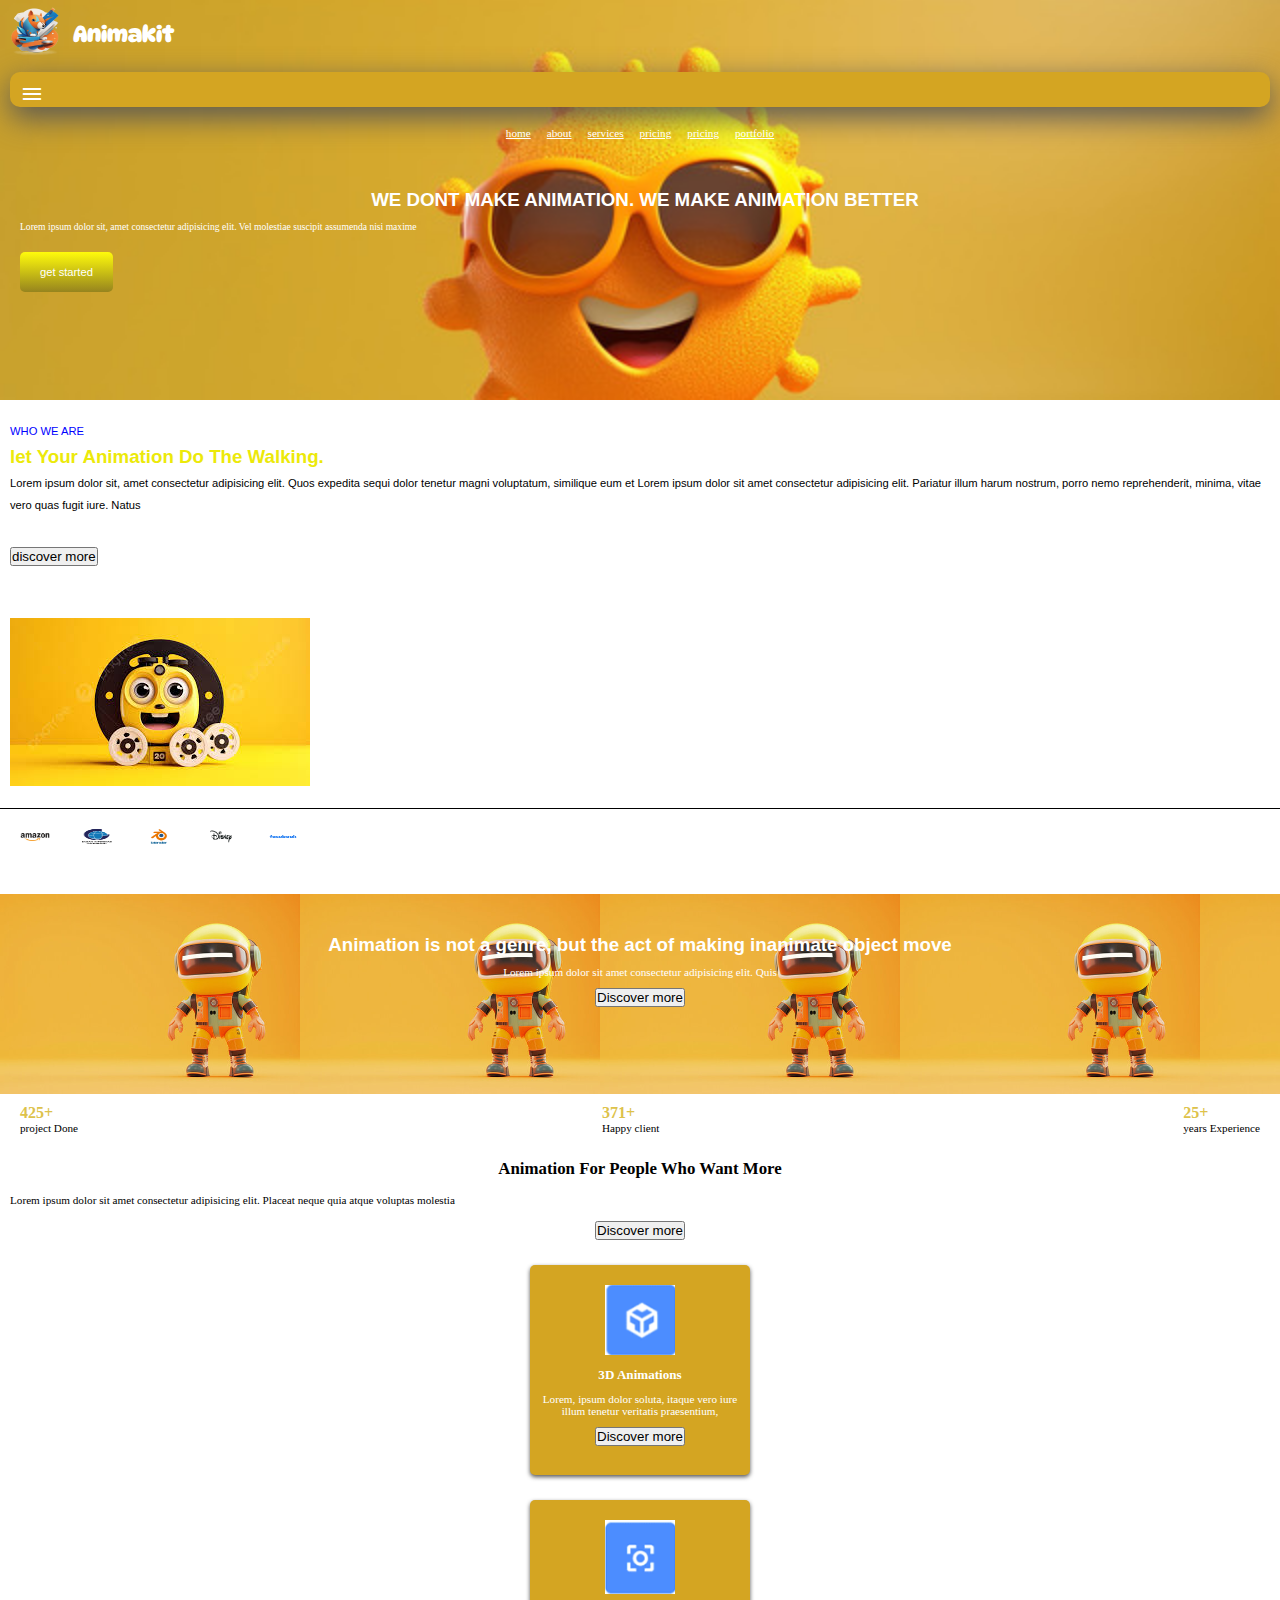
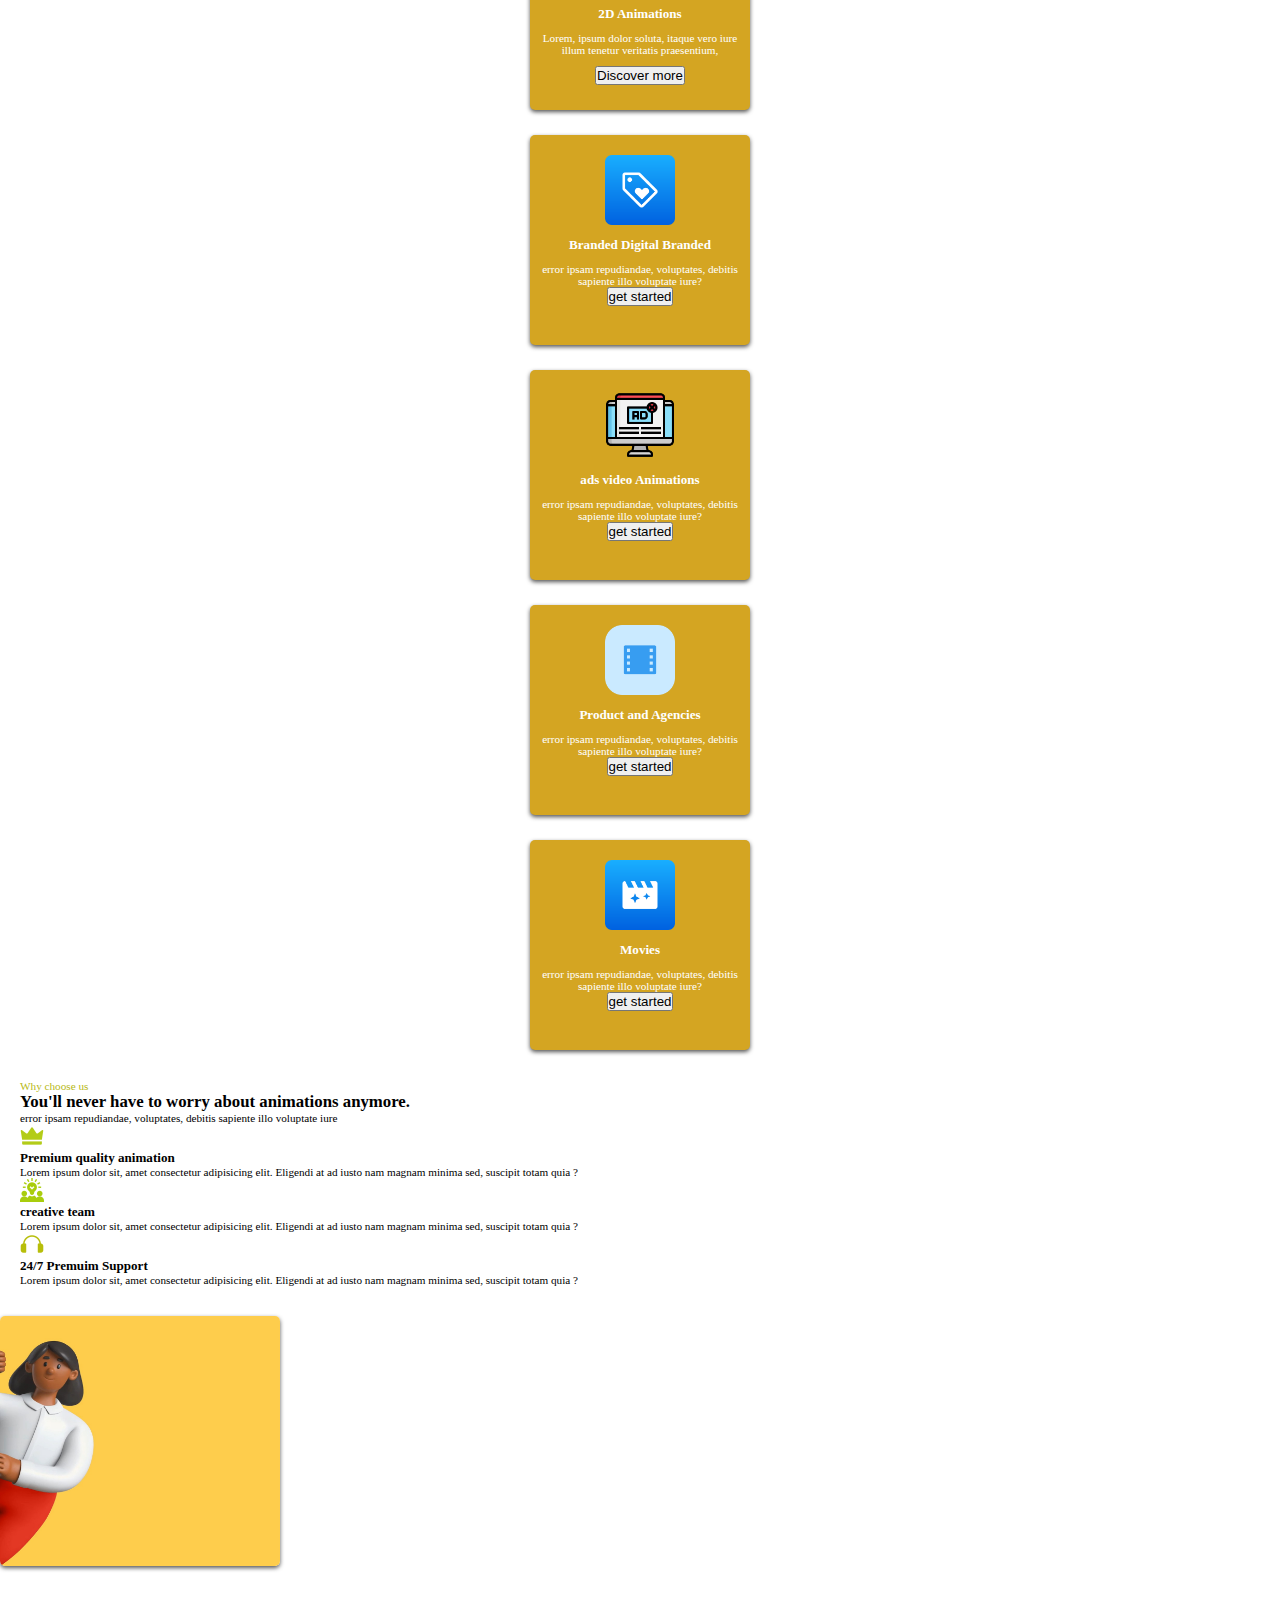
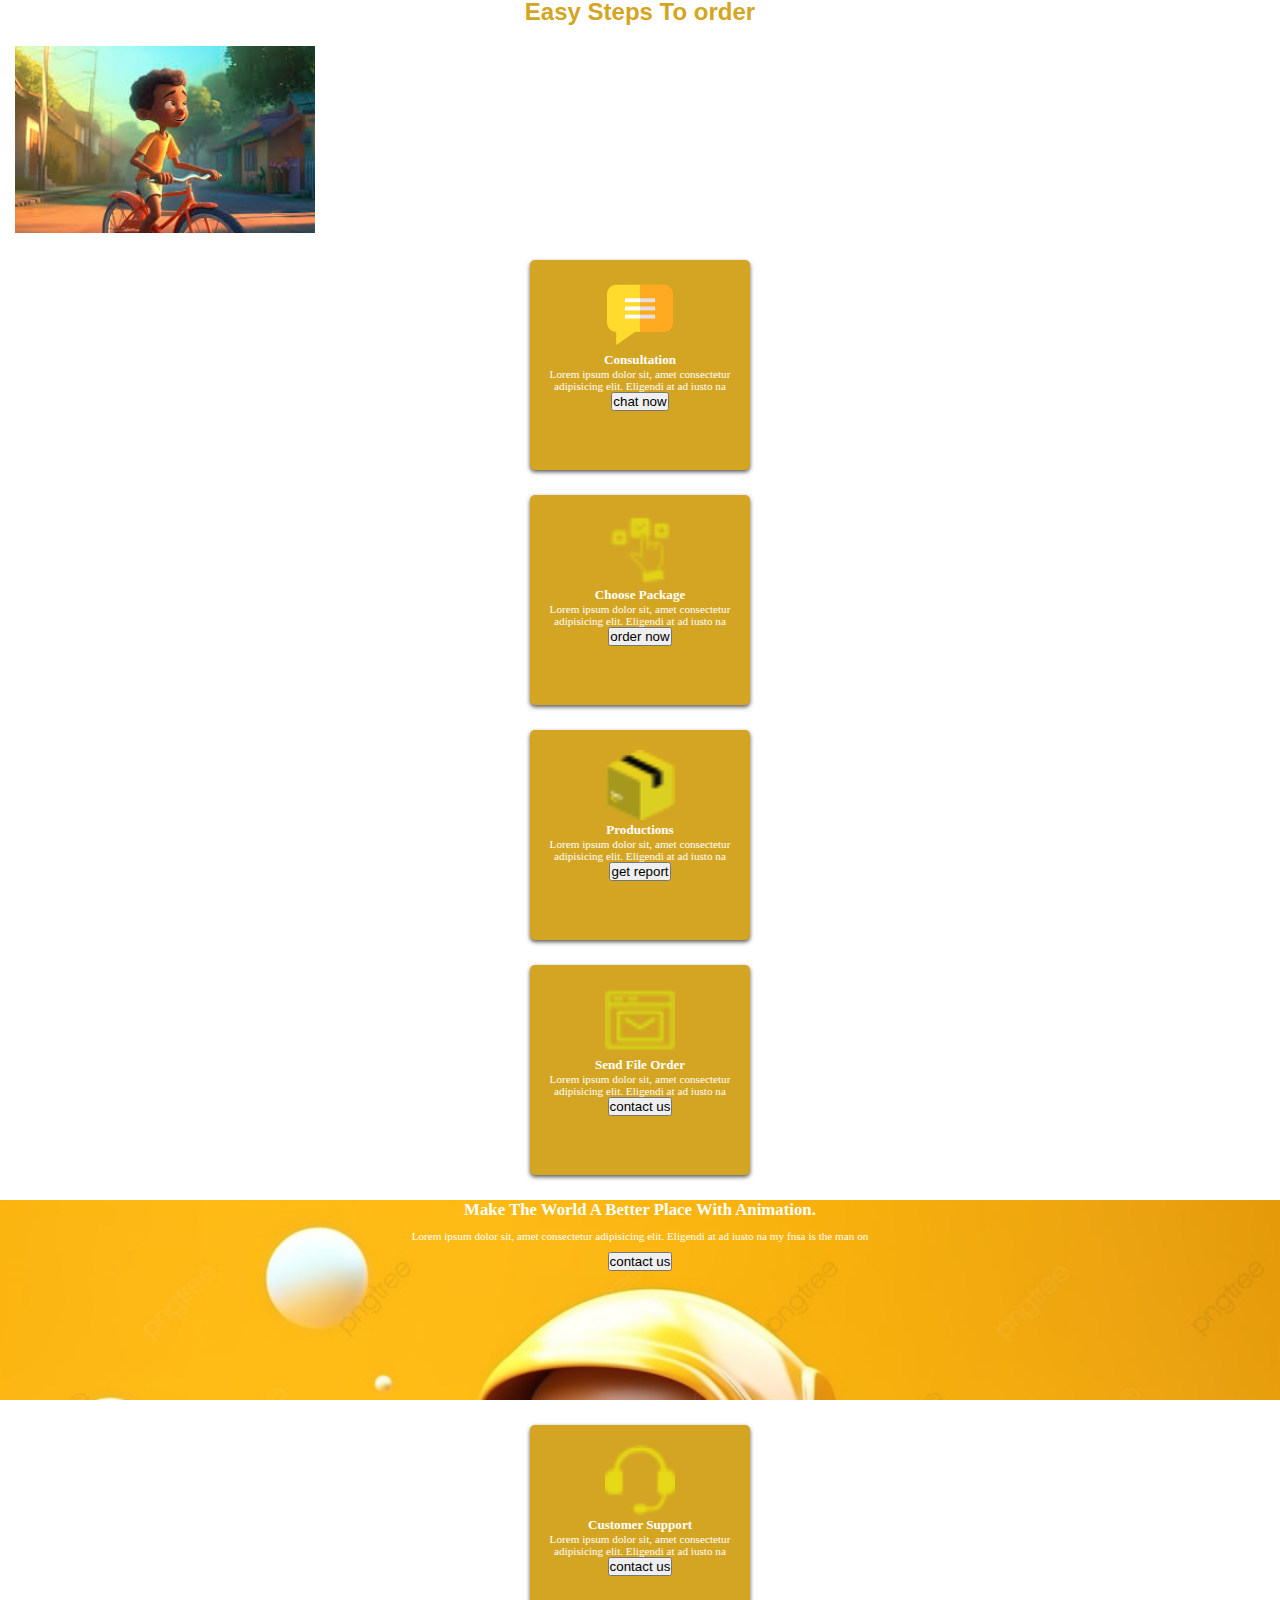
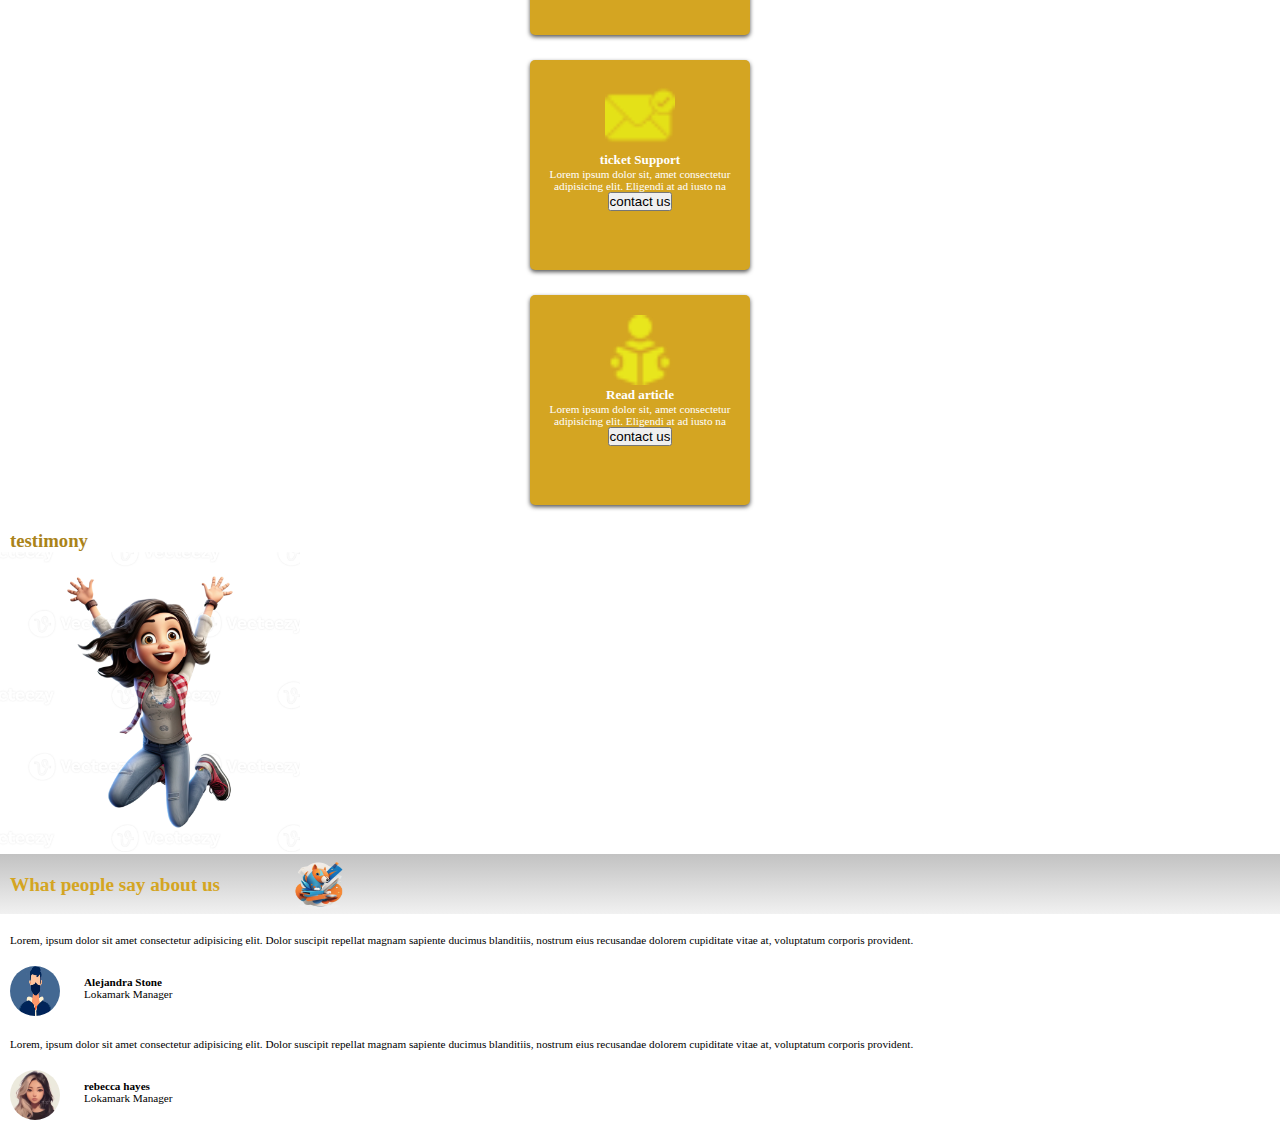
==== index.html @ 3368a3f0 "development" ====
<!DOCTYPE html>
<html lang="en">

<head>
    <meta charset="UTF-8">
    <meta name="viewport" content="width=device-width, initial-scale=1.0">
    <title>Document</title>
    <link rel="stylesheet" href="./styles/index.css">
    <link rel="stylesheet"
        href="https://fonts.googleapis.com/css2?family=Material+Symbols+Outlined:opsz,wght,FILL,GRAD@20..48,100..700,0..1,-50..200&icon_names=search" />
    <link rel="stylesheet"
        href="https://fonts.googleapis.com/css2?family=Material+Symbols+Outlined:opsz,wght,FILL,GRAD@20..48,100..700,0..1,-50..200&icon_names=menu" />
    <style>
        .material-symbols-outlined {
            font-variation-settithree-animationngs:
                'FILL'0,
                'wght'400,
                'GRAD'0,
                'opsz'24
        }
    </style>
    <link rel="preconnect" href="https://fonts.googleapis.com">
    <link rel="preconnect" href="https://fonts.gstatic.com" crossorigin>
    <link href="https://fonts.googleapis.com/css2?family=DynaPuff:wght@400..700&display=swap" rel="stylesheet">
</head>

<body>
    <div class="main-heading">
        <div class="logo-head">
          <div class="main-logo"><img src="./images/mainlogo.png" alt="image"></div>
          <div class="animakit">Animakit</div>
       </div>
        <div class="icons">
            <span class="material-symbols-outlined">
                menu
            </span>
            </span>
            <span class="material-symbols-outlined">
            </span>
        </div>
        <section class="section-one">
            <div class="header">
                <nav>
                    <div class="home"><a href="home">home</a></div>
                    <div class="about"><a href="about">about</a></div>
                    <div class="services"><a href="services">services</a></div>
                    <div class="pricing"><a href="pricing">pricing</a></div>
                    <div class="contact"><a href="contact">pricing</a></div>
                    <div class="*portfolio"><a href="portfolio">portfolio</a></div>
                </nav>
            </div>
            <div class="body-one">
                <div class="heading-one">
                    <h3>WE DONT MAKE ANIMATION. WE MAKE ANIMATION BETTER</h3>
                </div>
                <div class="paragraph-one">
                    <p>Lorem ipsum dolor sit, amet consectetur adipisicing elit. Vel molestiae suscipit assumenda nisi
                        maxime</p>
                </div>
                <button class="button-one" type="button">get started</button>
            </div>
        </section>
    </div>
    <section class="section-two">
        <div class="body-two">
            <div style="color: blue;">WHO WE ARE</div>
            <div class="pharagraph-two">
                <h3><b>let Your Animation Do The Walking.</b></h3>
            </div>
            <p style="font-size: 0.7rem;">Lorem ipsum dolor sit, amet consectetur adipisicing elit. Quos expedita sequi
                dolor tenetur magni
                voluptatum, similique eum et Lorem ipsum dolor sit amet consectetur adipisicing elit. Pariatur illum
                harum nostrum, porro nemo reprehenderit, minima, vitae vero quas fugit iure. Natus </p>
            <div class="button-two"><button type="button">discover more</button></div>
        </div>
        <div class="image-one"><img src="./images/image-two.jpg" alt="image"></div>
        <div class="sponsors"></div>
    </section>
    <div class="sponsor">
        <div class="logo-one"><img src="./images/amazon.jpeg" alt="amazon"></div>
        <div class="logo-two"><img src="./images/Badan_Informasi_logo.png" alt="badan"></div>
        <div class="logo-three"><img src="./images/Blender_.png" alt="blender"></div>
        <div class="logo-four"><img src="./images/disney.jpg" alt="disney"></div>
        <div class="logo-five"><img src="./images/facebook.png" alt="facebook"></div>
    </div>
    <div class="section-three">
        <div class="heading-two">
            <div class="another">
                <h3>Animation is not a genre, but the act of making inanimate object move</h3>
            </div>
            <div class="pharagraph-four">
                <p>Lorem ipsum dolor sit amet consectetur adipisicing elit. Quis
                </p>
            </div>
            <div class="botton-three"><button type="button">Discover more</button></div>
        </div>
    </div>
    <div class="section-four">
        <div class="one">
            <div class="number-one">425+</div>
            project Done
        </div>
        <div class="one">
            <div class="number-two">371+</div>
            Happy client
        </div>
        <div class="one">
            <div class="number-three">25+</div>
            years Experience
        </div>
    </div>
    <div class="section-five">
        <div class="heading-three">
            <h3>Animation For People Who Want More</h3>
        </div>
        <div class="paragraph-three">
            <p>Lorem ipsum dolor sit amet consectetur adipisicing elit. Placeat neque quia atque voluptas molestia</p>
        </div>
        <div class="botton-four"><button type="button">Discover more</button></div>
        <div class="three-animation">
            <div class="icons-one"><img src="./images/3D animation.png" alt="icon"></div>
            <div class="heading-ani">
                <h3>3D Animations</h3>
            </div>
            <p>Lorem, ipsum dolor soluta, itaque vero iure illum tenetur veritatis praesentium, </p>
            <div class="botton-three"><button type="button">Discover more</button></div>
        </div>
        <div class="two-animation">
            <div class="icons-two"><img src="./images/2D animations.png" alt="icon"></div>
            <div class="heading-ani-one">
                <h3>2D Animations</h3>
            </div>
            <p>Lorem, ipsum dolor soluta, itaque vero iure illum tenetur veritatis praesentium, </p>
            <div class="botton-three"><button type="button">Discover more</button></div>
        </div>
        <div class="branded">
            <div class="icon-three"><img src="./images/banded.png" alt="icon"></div>
            <div class="heading-ani-two">
                <h3>Branded Digital Branded</h3>
            </div>
            <p> error ipsam repudiandae, voluptates, debitis sapiente illo voluptate iure?</p>
            <div class="button-three"><button type="button">get started</button></div>
        </div>
        <div class="ads-video">
            <div class="icon-four"><img src="./images/ads video.png" alt="icon"></div>
            <div class="heading-ani-three">
                <h3>ads video Animations</h3>
            </div>
            <p> error ipsam repudiandae, voluptates, debitis sapiente illo voluptate iure?</p>
            <div class="button"><button type="button">get started</button></div>
        </div>
        <div class="production">
            <div class="icon-five"><img src="./images/filme.png" alt="icons"></div>
            <div class="heading-ani-four">
                <h3>Product and Agencies</h3>
            </div>
            <p> error ipsam repudiandae, voluptates, debitis sapiente illo voluptate iure?</p>
            <div class="button"><button type="button">get started</button></div>
        </div>
        <div class="movies">
            <div class="icon-six"><img src="./images/movie.png" alt="icon"></div>
            <div class="heading-ani-five">
                <h3>Movies</h3>
            </div>
            <p> error ipsam repudiandae, voluptates, debitis sapiente illo voluptate iure?</p>
            <div class="button"><button type="button">get started</button></div>
        </div>
    </div>
    <div class="section-six">
        <div class="you-will">
            <div class="other-icons">
                <div class="icon-head">
                    <div class="why" style="color: #b7b918;">Why choose us</div>
                    <div class="icon-heading">
                        <h2>You'll never have to worry about animations anymore.</h2>
                        <p>error ipsam repudiandae, voluptates, debitis sapiente illo voluptate iure</p>
                    </div>
                </div>
                <div class="premuim-icon">
                    <div class="premuim"><img src="./images/premium-quality yellow.png" alt="icons"></div>
                    <div class="premium-head">
                        <h3>Premium quality animation</h3>
                        <p>Lorem ipsum dolor sit, amet consectetur adipisicing elit. Eligendi at ad iusto nam magnam minima sed, suscipit totam quia ?</p>
                    </div>
                </div>
                <div class="creative-icon">
                    <div class="creative"><img src="./images/creative-team yellow.png" alt="icons"></div>
                    <div class="creative-head">
                        <h3>creative team</h3>
                        <p>Lorem ipsum dolor sit, amet consectetur adipisicing elit. Eligendi at ad iusto nam magnam minima sed, suscipit totam quia ?</p>
                    </div>
                </div>
                <div class="headset-icon">
                    <div class="headset"><img src="./images/headphone yellow.png" alt="icons"></div>
                    <div class="headset-head">
                        <h3>24/7 Premuim Support</h3>
                        <p>Lorem ipsum dolor sit, amet consectetur adipisicing elit. Eligendi at ad iusto nam magnam minima sed, suscipit totam quia ?</p>
                    </div>
                </div>
            </div>
            <div class="whatt"><img src="./images/image-three.jpg" alt="image"></div>
        </div>
    </div>
    <div class="easy-steps">
        <div class="easy-step-header"><h2>Easy Steps To order</h2></div>
        <div class="image-five"><img src="./images/image-four.jpg" alt="image"></div>
        <div class="easy-step-head">
            <div class="easysteps-boxes">
                <div class="consultation">
                    <div class="consultation-icon"><img src="./images/comment.png" alt="image"></div>
                    <div class="consultation-body">
                        <h3>Consultation</h3>
                        <p>Lorem ipsum dolor sit, amet consectetur adipisicing elit. Eligendi at ad iusto na</p>
                        <div class="button"><button type="button">chat now</button></div>
                    </div>
                </div>
                <div class="package">
                    <div class="package-icon"><img src="./images/choices.png" alt="image"></div>
                    <div class="package-body">
                        <h3>
                            Choose Package</h3>
                        <p>Lorem ipsum dolor sit, amet consectetur adipisicing elit. Eligendi at ad iusto na</p>
                        <div class="button"><button type="button">order now </button></div>
                    </div>
                </div>
                <div class="productions">
                    <div class="productions-icon"><img src="./images/box.png" alt="image"></div>
                    <div class="productions-body">
                        <h3>Productions</h3>
                        <p>Lorem ipsum dolor sit, amet consectetur adipisicing elit. Eligendi at ad iusto na</p>
                        <div class="button"><button type="button">get report</button></div>
                    </div>
                </div>
                <div class="file">
                    <div class="file-icon"><img src="./images/communication.png" alt="image"></div>
                    <div class="file-body">
                        <h3>Send File Order</h3>
                        <p>Lorem ipsum dolor sit, amet consectetur adipisicing elit. Eligendi at ad iusto na</p>
                        <div class="button"><button type="button">contact us</button></div>
                    </div>
                </div>
            </div>
        </div>
    </div>
    <div class="make-world">
        <div class="makeworld-heading">
            <h2>Make The World A Better Place With Animation.</h2>
        </div>
        <p>Lorem ipsum dolor sit, amet consectetur adipisicing elit. Eligendi at ad iusto na my fnsa is the man on</p>
        <div class="button"><button type="button">contact us</button></div>
    </div>
    <div class="other-boxes">
        <div class="customer">
            <div class="customer-icon"><img src="./images/customer-service-headset.png" alt="image"></div>
            <div class="customer-body">
                <h3>Customer Support</h3>
                <p>Lorem ipsum dolor sit, amet consectetur adipisicing elit. Eligendi at ad iusto na</p>
                <div class="button"><button type="button">contact us</button></div>
            </div>
        </div>
        <div class="ticket">
            <div class="ticket-icon"><img src="./images/verified-massage.png" alt="image"></div>
            <div class="ticket-body">
                <h3>ticket Support</h3>
                <p>Lorem ipsum dolor sit, amet consectetur adipisicing elit. Eligendi at ad iusto na</p>
                <div class="button"><button type="button">contact us</button></div>
            </div>
        </div>
        <div class="article">
            <div class="article-icon"><img src="./images/reading-book.png" alt="image"></div>
            <div class="article-body">
                <h3>Read article</h3>
                <p>Lorem ipsum dolor sit, amet consectetur adipisicing elit. Eligendi at ad iusto na</p>
                <div class="button"><button type="button">contact us</button></div>
            </div>
        </div>
        <div class="testimony"><h3>testimony</h3></div>
        <div class="image-six">
            <img src="./images/image -.webp" alt="image">
            <div class="about-us">
                <div class="aboutus-header"><h2>What people say about us</h2></div>
                <img src="./images/mainlogo.png" alt="image">
            </div>
        </div>
        <div class="says">
            <div class="say-one">
                <p>Lorem, ipsum dolor sit amet consectetur adipisicing elit. Dolor suscipit repellat magnam sapiente ducimus blanditiis, nostrum 
                 eius recusandae dolorem cupiditate vitae at, voluptatum corporis provident.</p>
                 <div class="profile-one">
                     <div class="profile-pic"><img src="./images/profile-one.jpg" alt="profile"></div>
                     <div class="profile-id">
                         <h4>Alejandra Stone</h4>
                         <p>Lokamark Manager</p>
                     </div>
                 </div>
            </div>
            <div class="say-two">
                <p>Lorem, ipsum dolor sit amet consectetur adipisicing elit. Dolor suscipit repellat magnam sapiente ducimus blanditiis, nostrum 
                    eius recusandae dolorem cupiditate vitae at, voluptatum corporis provident.</p>
                    <div class="profile-two">
                        <div class="profile-pic"><img src="./images/profile-two.webp" alt="profile"></div>
                        <div class="profile-id-two">
                            <h4>rebecca hayes</h4>
                            <p>Lokamark Manager</p>
                        </div>
                    </div>
            </div>
        </div>
    </div>
</body>
</html>
---- styles/index.css ----
* {
  margin: 0;
  padding: 0;
}

.logo-head {
  display: flex;
  gap: 0.2rem;
}

.main-logo img {
  width: 70px;
  height: 60px;
}

.icons {
  display: flex;
  justify-content: space-between;
  height: 15px;
  background-color: #d4a522;
  border-radius: 10px;
  box-shadow: 0 10px 30px #555;
  margin: 10px;
  padding: 10px;
}

.animakit {
  font-family: DynaPuff, system-ui;
  font-optical-sizing: auto;
  font-weight: 900;
  font-style: normal;
  font-variation-settings: "wdth" 100;
  font-size: 1.4rem;
  padding-top: 10px;
  margin-top: 10px;
}

nav {
  padding: 10px;
  display: flex;
  gap: 1rem;
  text-decoration: none;
  align-items: center;
  justify-content: center;
}

a {
  color: white;
  font-size: 0.7rem;
}

a :hover {
  background-color: #555;
  color: yellow;
}

body {
  font-size: 0.7rem;
}

.main-heading {
  background-image: url("../images/backgroud-three.jpg"), linear-gradient(#f5f4f4, #ebe1e1);
  background-size: cover;
  height: 400px;
  color: white;
}

.body-one {
  margin-top: 20px;
  padding-top: 20px; 
  margin-left: 10px;
  padding-left: 10px;
  margin-right: 5px;
  padding-right: 5px;
}

.heading-one {
  justify-content: center;
  font-size: 1rem;
  text-align: center;
  font-family: Arial, Helvetica, sans-serif;
}

.paragraph-one {
  margin-top: 5px;
  padding-top: 5px;
  font-size: 0.6rem;
}

.button-one {
  text-align: center;
  margin-top: 20px;
  padding-top: 20px;
  margin-right: 15px;
  padding-right: 15px;
  border-radius: 5px;
  font-size: 0.7rem;
  cursor: pointer;
  height: 10px;
  border: none;
  /* display: inline-block; */
  padding: 20px;
  box-sizing: border-box;
  white-space: nowrap;
  display: inline-flex;
  align-items: center;
  background-image: linear-gradient(#fffb0b, #96841e);
  color: white;
}

.body-two {
  margin-bottom: 10px;
  padding-bottom: 10px;
  font-family: Arial, Helvetica, sans-serif;
  margin-top: 10px;
  padding-top: 10px;
  margin-left: 10px;
  padding-right: 10px;
  line-height: 22px;
  text-align: left;
  display: block;
}

.pharagraph-two {
  font-weight: bold;
  font-size: 1rem;
  margin-top: 2px;
  padding-top: 2px;
  margin-bottom: 2px;
  padding-bottom: 2px;
  font-family: "Franklin Gothic Medium", "Arial Narrow", Arial, sans-serif;
  color: #ece90a;
}

.button-two {
  margin-top: 20px;
  margin-bottom: 20px;
  padding-top: 10px;
  padding-bottom: 10px;
}

.image-one {
  padding-left: 5px;
  margin-left: 5px;
  padding-right: 5px;
  margin-right: 5px;
  padding-bottom: 10px;
  margin-bottom: 10px;
}

.section-two {
  border-bottom: 1px solid;
}

.sponsor {
  height: 15px;
  width: 30px;
  display: flex;
  gap: 2rem;
  margin: 10px;
  padding: 10px;
}

.sponsor img {
  height: 15px;
  width: 30px;
}

.section-three {
  background-image: url("../images/background-four.jpg"), linear-gradient(#ddc24a, #aa8319);
  background-size: contain;
  height: 200px;
}

.heading-two {
  margin-top: 40px;
  padding-top: 40px; 
  margin-left: 5px;
  padding-left: 5px;
  margin-right: 5px;
  padding-right: 5px;
  color: white;
}

.another {
  justify-content: center;
  font-size: 1rem;
  text-align: center;
  font-family: Arial, Helvetica, sans-serif; 
}

.pharagraph-four {
  font-size: 0.7rem;
  text-align: center;
  margin-top: 5px;
  padding-top: 5px;
}

.botton-three {
  margin-top: 5px;
  padding-top: 5px;
  text-align: center;
}

.section-four {
  display: flex;
  justify-content: space-between;
  margin: 5px;
  padding: 5px;
  margin-right: 10px;
  margin-left: 10px;
  padding-left:  10px;
  padding-right: 10px;
}

.number-one {
  color: #ddc24a;
  font-size: 1rem;
  font-weight: 900;
  font-family: Cambria, Cochin, Georgia, Times, "Times New Roman", serif;
}

.number-two {
  color: #ddc24a;
  font-size: 1rem;
  font-weight: 900;
  font-family: Cambria, Cochin, Georgia, Times, "Times New Roman", serif;
}

.number-three {
  color: #ddc24a;
  font-size: 1rem;
  font-weight: 900;
  font-family: Cambria, Cochin, Georgia, Times, "Times New Roman", serif;
}

/*.section-four {
  font-size: 0.7rem;*/
}

.section-five {
  background-image: linear-gradient(#dfdfdb, #fff);
  display: block;
}

.heading-three {
  font-size: 0.9rem;
  text-align: center;
  margin-top: 10px;
  padding-top: 10px; 
  margin-bottom: 5px;
  padding-bottom: 5px;
}

.paragraph-three {
  font-size: 0.7rem;
  margin: 5px;
  padding: 5px;
}

.botton-four {
  margin-top: 5px;
  padding-top: 5px;
  text-align: center;
}

.three-animation {
  text-align: center;
  height: 200px;
  width: 220px;
  justify-self: center;
  padding-top: 5px;
  margin-top: 25px;
  margin-bottom: 25px;
  padding-bottom: 5px;
  border-radius: 5px;
  box-shadow: 0 2px 4px #555;
  background-color: #d4a522;
  color: white;
}

.three-animation img {
  margin-top: 10px;
  padding-top: 5px;
  width: 70px;
}

.heading-ani {
  margin-top: 10px;
  padding-bottom: 10px;
}

.two-animation {
  text-align: center;
  height: 200px;
  width: 220px;
  justify-self: center;
  padding-top: 5px;
  margin-top: 25px;
  margin-bottom: 25px;
  padding-bottom: 5px;
  border-radius: 5px;
  box-shadow: 0 2px 4px #555;
  background-color: #d4a522;
  color: white;
}

.two-animation img {
  margin-top: 10px;
  padding-top: 5px;
  width: 70px;
}

.heading-ani-one {
  margin-top: 10px;
  padding-bottom: 10px;
}

.branded {
  text-align: center;
  height: 200px;
  width: 220px;
  justify-self: center;
  padding-top: 5px;
  margin-top: 25px;
  margin-bottom: 25px;
  padding-bottom: 5px;
  border-radius: 5px;
  box-shadow: 0 2px 4px #555;
  background-color: #d4a522;
  color: white;
}

.branded img {
  margin-top: 10px;
  padding-top: 5px;
  width: 70px;
}

.heading-ani-two {
  margin-top: 10px;
  padding-bottom: 10px;
}

.ads-video {
  text-align: center;
  height: 200px;
  width: 220px;
  background-color: white;
  justify-self: center;
  padding-top: 5px;
  margin-top: 25px;
  margin-bottom: 25px;
  padding-bottom: 5px;
  border-radius: 5px;
  box-shadow: 0 2px 4px #555;
  background-color: #d4a522;
  color: white;
}

.ads-video img {
  margin-top: 10px;
  padding-top: 5px;
  width: 70px;
}

.heading-ani-three {
  margin-top: 10px;
  padding-bottom: 10px;
}

.production {
  text-align: center;
  height: 200px;
  width: 220px;
  background-color: white;
  justify-self: center;
  padding-top: 5px;
  margin-top: 25px;
  margin-bottom: 25px;
  padding-bottom: 5px;
  border-radius: 5px;
  box-shadow: 0 2px 4px #555;
  background-color: #d4a522;
  color: white;
}

.production img {
  margin-top: 10px;
  padding-top: 5px;
  width: 70px;
}

.heading-ani-four {
  margin-top: 10px;
  padding-bottom: 10px;
}

.movies {
  text-align: center;
  height: 200px;
  width: 220px;
  background-color: white;
  justify-self: center;
  padding-top: 5px;
  margin-top: 25px;
  margin-bottom: 25px;
  padding-bottom: 5px;
  border-radius: 5px;
  box-shadow: 0 2px 4px #555;
  background-color: #d4a522;
  color: white;
}

.movies img {
  margin-top: 10px;
  padding-top: 5px;
  width: 70px;
}

.heading-ani-five {
  margin-top: 10px;
  padding-bottom: 10px;
}

.you-will {
  display: block;
}

.other-icons {
  margin: 5px;
  padding: 5px;
  align-self: auto;
  margin-left: 10px;
  padding-left: 10px;
}

.whatt img {
  width: 280px;
  height: 250px;
  margin-top: 20px;
  box-shadow: 0 2px 4px #555;
  border-radius: 5px;
}

.easysteps-boxes {
   display: block;
}

.consultation {
  display: block;
  text-align: center;
  height: 200px;
  width: 220px;
  justify-self: center;
  padding-top: 5px;
  margin-top: 25px;
  margin-bottom: 25px;
  padding-bottom: 5px;
  border-radius: 5px;
  box-shadow: 0 2px 4px #555;
  background-color: #d4a522;
  color: white;
}

.consultation img{
  margin-top: 10px;
  padding-top: 5px;
  width: 70px;
}

.easy-step-header {
  margin-top: 15px;
  padding-top: 15px;
  margin-bottom: 10px;
  padding-bottom: 10px;
  text-align: center;
  font-weight: 800;
  font-family: Arial, Helvetica, sans-serif;
  font-size: 1rem;
  color: #d4a522;
}

.image-five img {
  width: 300px;
  margin-left: 15px;
}

.package {
  display: block;
  text-align: center;
  height: 200px;
  width: 220px;
  justify-self: center;
  padding-top: 5px;
  margin-top: 25px;
  margin-bottom: 25px;
  padding-bottom: 5px;
  border-radius: 5px;
  box-shadow: 0 2px 4px #555;
  background-color: #d4a522;
  color: white;
}

.package img {
  margin-top: 10px;
  padding-top: 5px;
  width: 70px;
}

.productions {
  display: block;
  text-align: center;
  height: 200px;
  width: 220px;
  justify-self: center;
  padding-top: 5px;
  margin-top: 25px;
  margin-bottom: 25px;
  padding-bottom: 5px;
  border-radius: 5px;
  box-shadow: 0 2px 4px #555;
  background-color: #d4a522;
  color: white;
}

.productions img {
  margin-top: 10px;
  padding-top: 5px;
  width: 70px;
}

.file {
  display: block;
  text-align: center;
  height: 200px;
  width: 220px;
  justify-self: center;
  padding-top: 5px;
  margin-top: 25px;
  margin-bottom: 25px;
  padding-bottom: 5px;
  border-radius: 5px;
  box-shadow: 0 2px 4px #555;
  background-color: #d4a522;
  color: white;
}

.file img {
  margin-top: 10px;
  padding-top: 5px;
  width: 70px;
}

.make-world {
  background-image: url("../images/bachgroud-four.jpg");
  background-size: cover;
  height: 200px;
  text-align: center;
  color: white;
}

.makeWorld-heading {
  padding-top: 50px;
  margin-top: 50px;
  font-size: 1rem;
  padding-left: 5px;
  margin-left: 5px;
  padding-right: 5px;
  margin-right: 5px;
}

.make-world p {
  margin: 5px;
  padding: 5px;
}

.customer {
  display: block;
  text-align: center;
  height: 200px;
  width: 220px;
  justify-self: center;
  padding-top: 5px;
  margin-top: 25px;
  margin-bottom: 25px;
  padding-bottom: 5px;
  border-radius: 5px;
  box-shadow: 0 2px 4px #555;
  background-color: #d4a522;
  color: white;
}

.customer img {
  margin-top: 10px;
  padding-top: 5px;
  width: 70px;
}

.ticket {
  display: block;
  text-align: center;
  height: 200px;
  width: 220px;
  justify-self: center;
  padding-top: 5px;
  margin-top: 25px;
  margin-bottom: 25px;
  padding-bottom: 5px;
  border-radius: 5px;
  box-shadow: 0 2px 4px #555;
  background-color: #d4a522;
  color: white;
}

.ticket img {
  margin-top: 10px;
  padding-top: 5px;
  width: 70px;
}

.article{
  display: block;
  text-align: center;
  height: 200px;
  width: 220px;
  justify-self: center;
  padding-top: 5px;
  margin-top: 25px;
  margin-bottom: 25px;
  padding-bottom: 5px;
  border-radius: 5px;
  box-shadow: 0 2px 4px #555;
  background-color: #d4a522;
  color: white;
}

.article img {
  margin-top: 10px;
  padding-top: 5px;
  width: 70px;
}

.image-six img {
  width: 300px;
  height: 300px;
}

.testimony {
  color: #aa8319;
  font-size: 1rem;
  margin-left: 10px;
}

.about-us {
  display: flex;
  gap: 4rem;
  background-image: linear-gradient(#c2c2c2, #f1f1f1);
}

.about-us img {
  width: 70px;
  height: 60px;
}

.aboutus-header {
  margin-top: 10px;
  padding-top: 10px;
  margin-left: 5px;
  padding-left: 5px;
  font-weight: 900;
  font-size: 0.8rem;
  color: #d4a522;
}

.say-one {
  margin-left: 5px;
  padding-left: 5px;
  margin-top: 10px;
  padding-top: 10px;
  display: block;
}

.say-two {
  margin-left: 5px;
  padding-left: 5px;
  margin-top: 10px;
  padding-top: 10px;
  display: block;
}

.profile-one {
  display: flex;
  gap: 1.5rem;
  margin-top: 10px;
  padding-top: 10px;
}

.profile-one img {
  border-radius: 50%;
  height: 50px;
  width: 50px;
}

.profile-id {
  margin-top: 5px;
  padding-top: 5px;
}

.profile-two {
  display: flex;
  gap: 1.5rem;
  margin-top: 10px;
  padding-top: 10px;
}

.profile-two img {
  border-radius: 50%;
  height: 50px;
  width: 50px;
}

.profile-id-two {
  margin-top: 5px;
  padding-top: 5px;
}
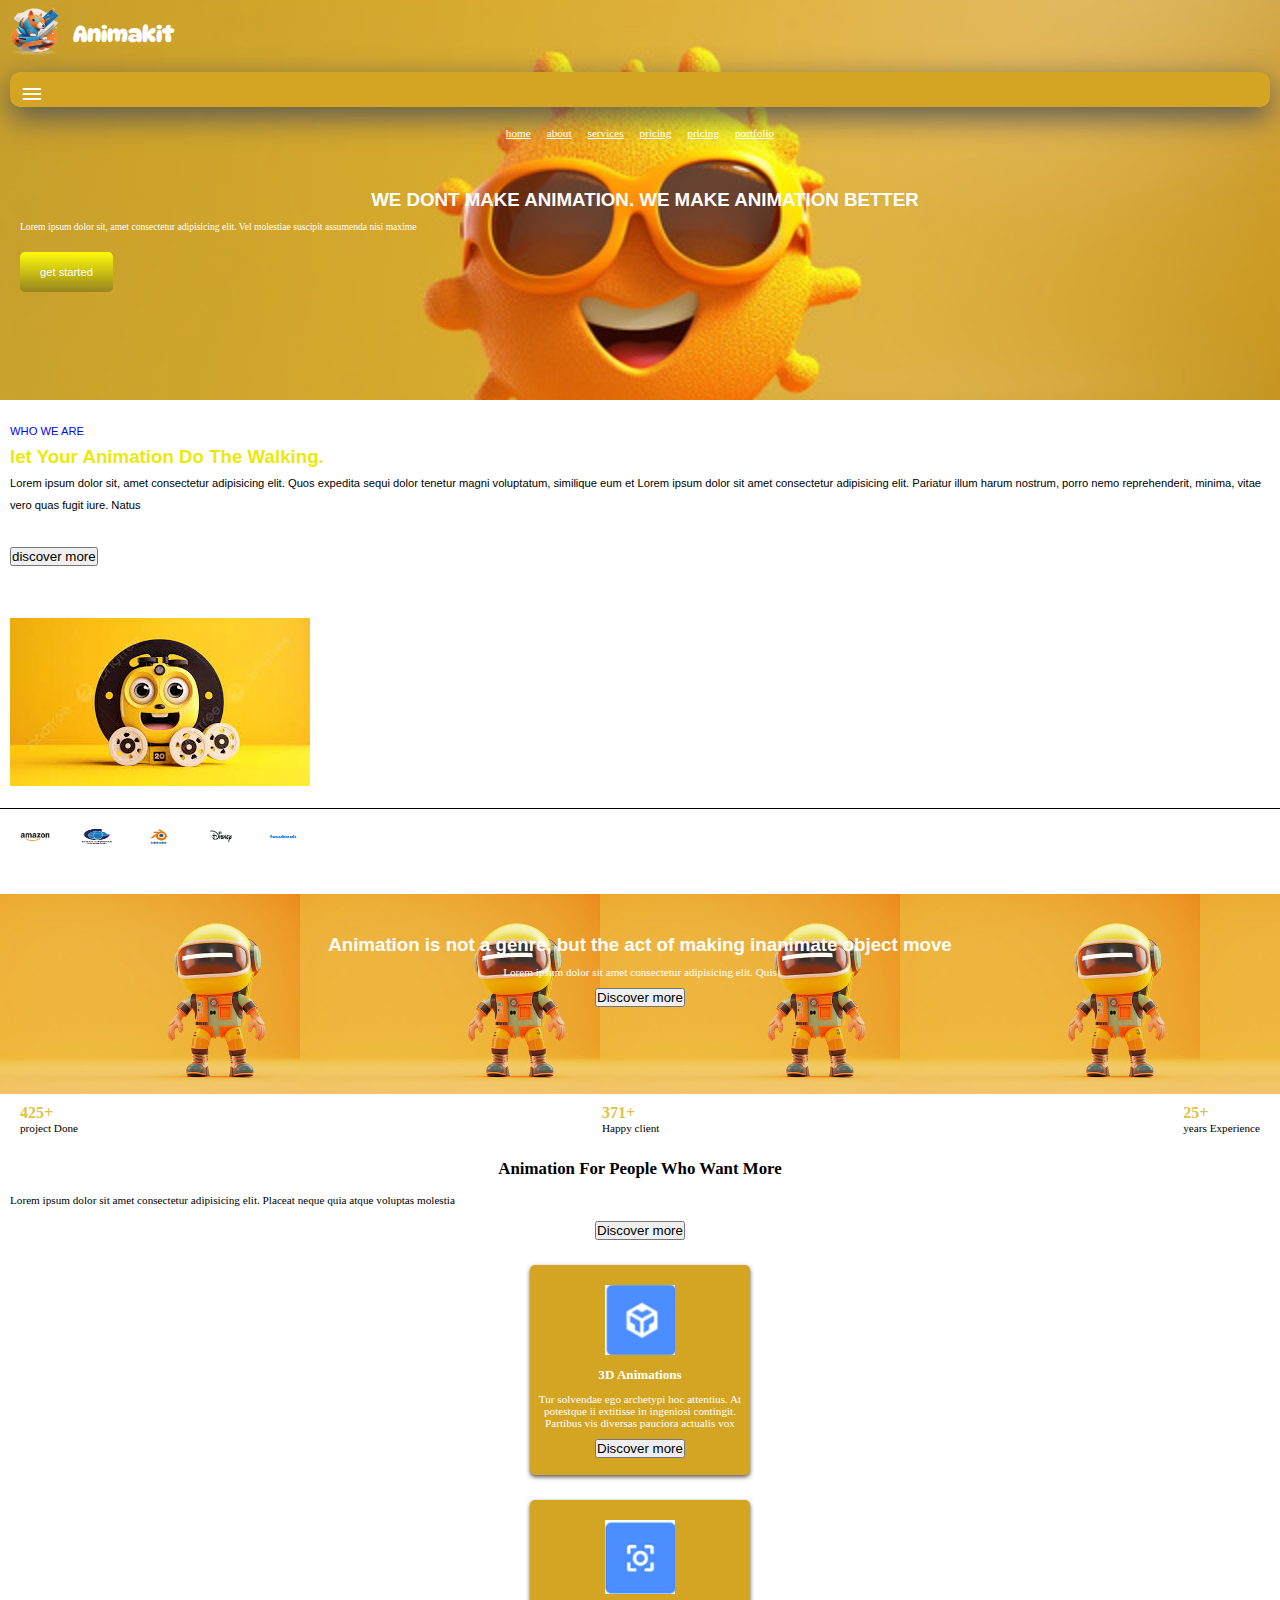
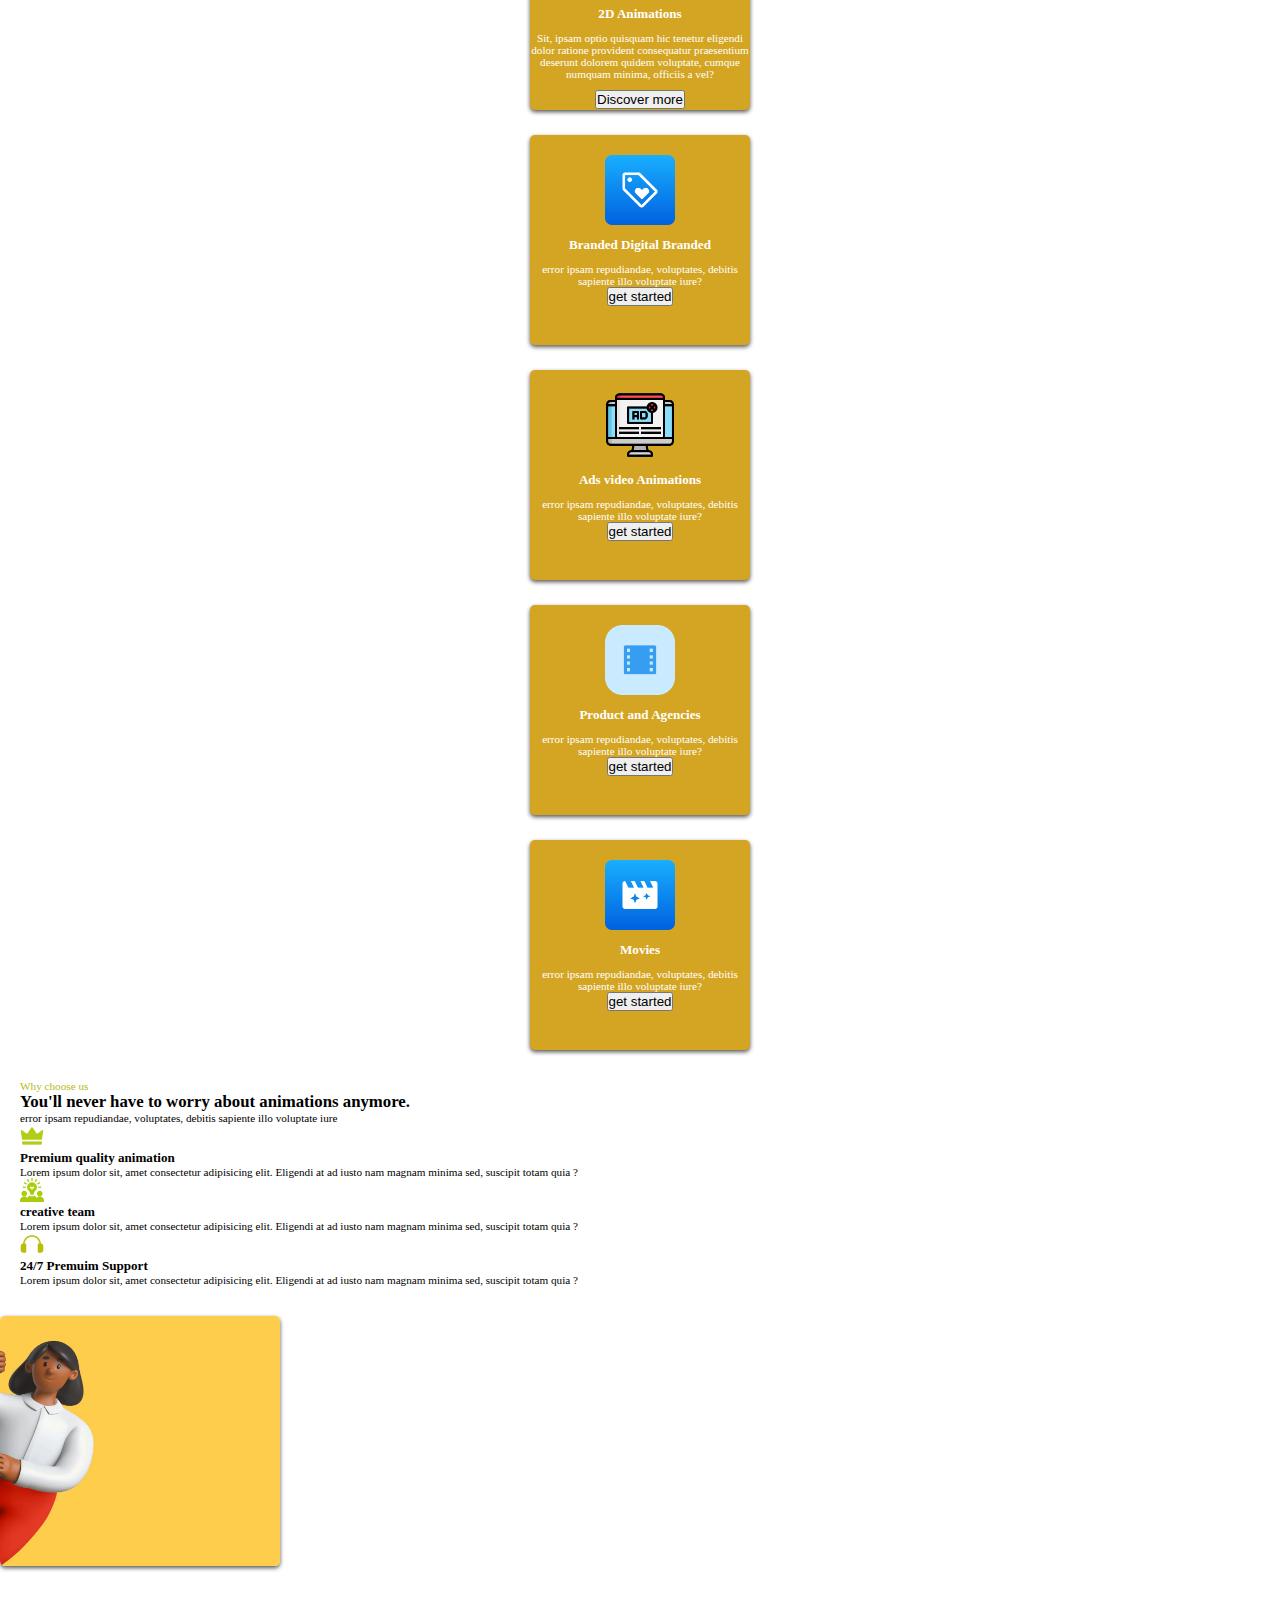
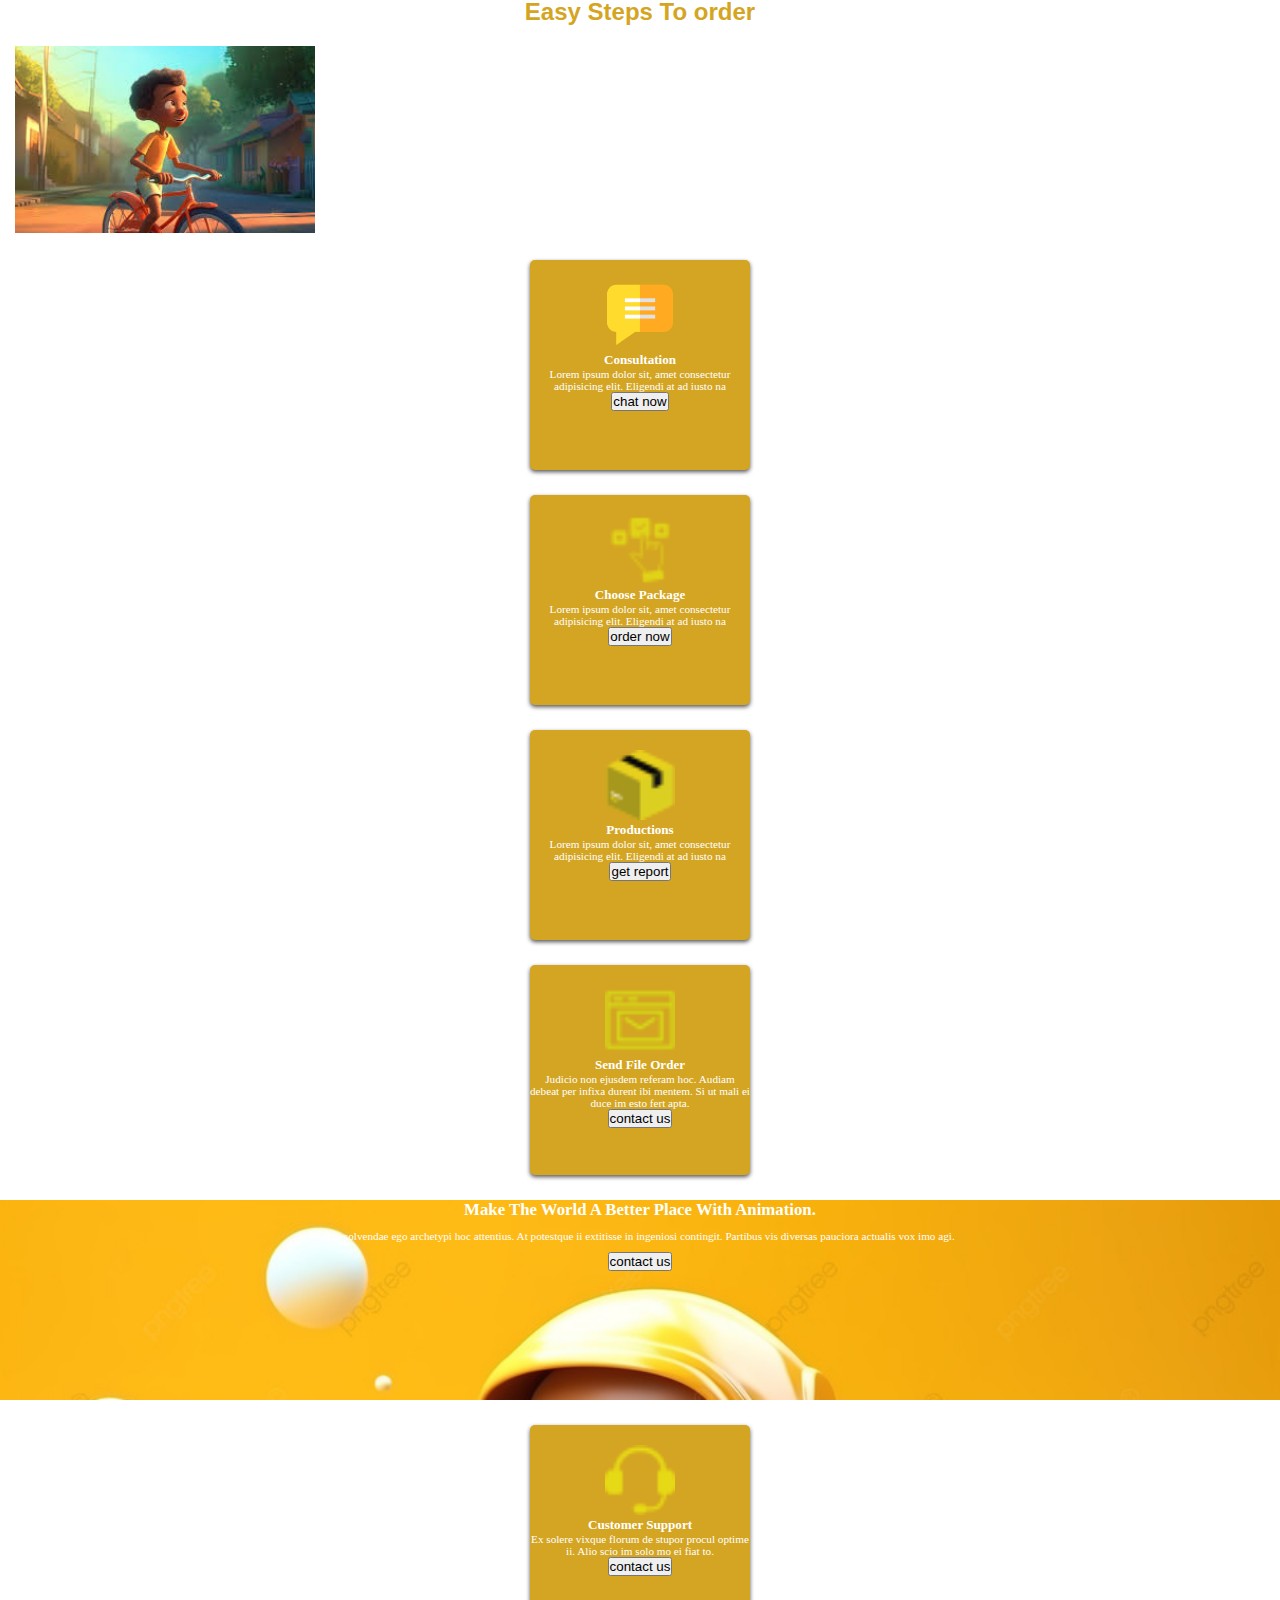
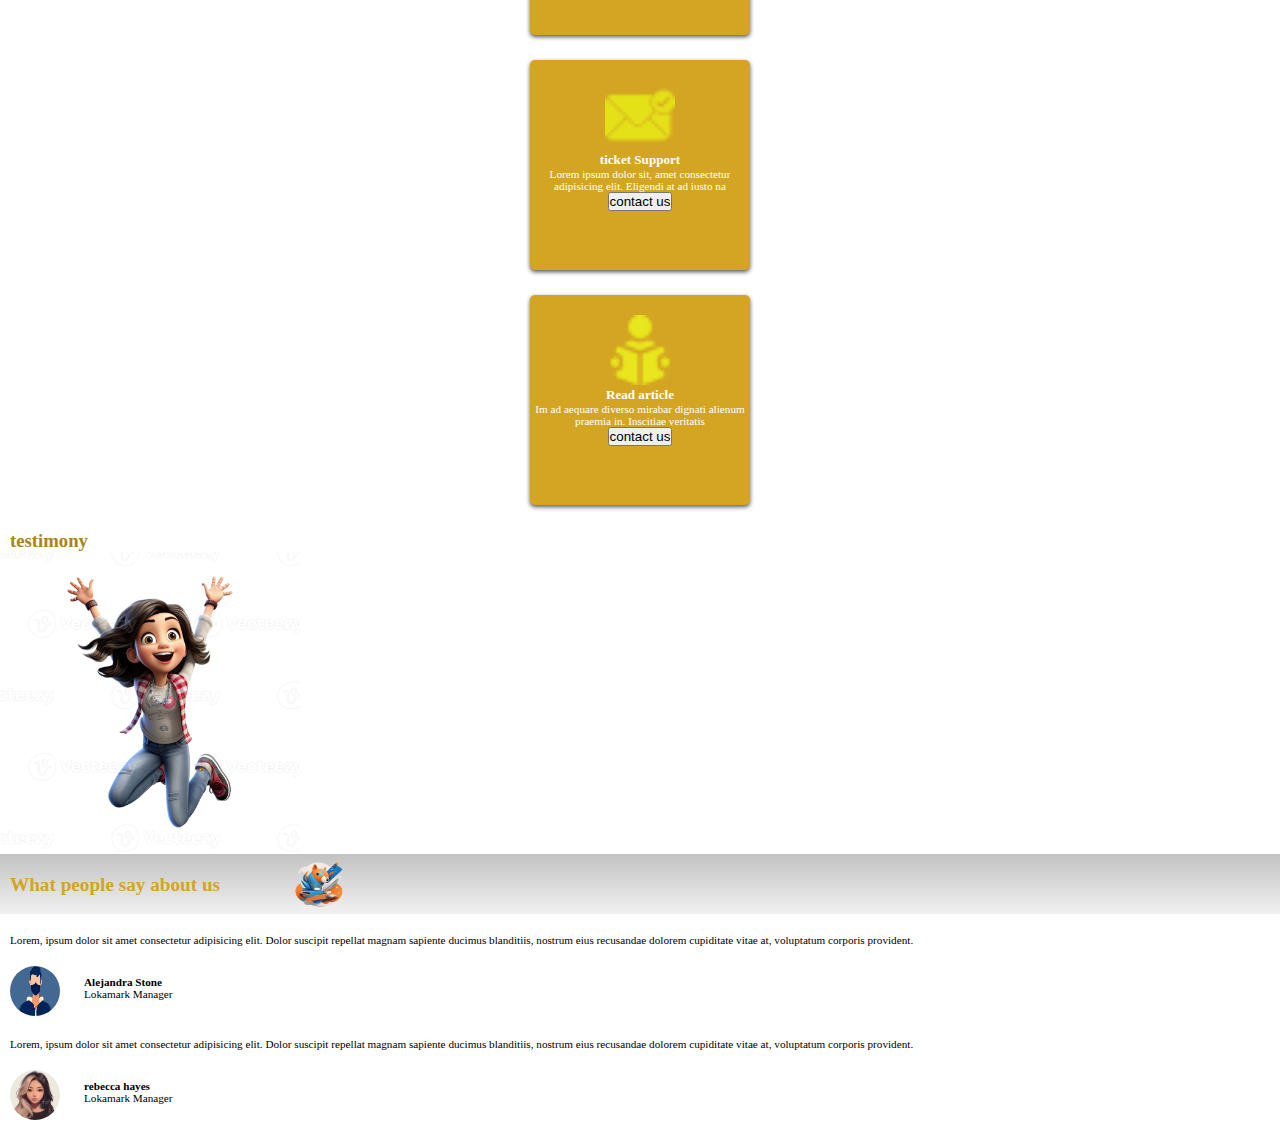
==== commit ff0e74d4: "development" ====
--- a/index.html
+++ b/index.html
@@ -34,7 +34,6 @@
             <span class="material-symbols-outlined">
                 menu
             </span>
-            </span>
             <span class="material-symbols-outlined">
             </span>
         </div>
@@ -46,7 +45,7 @@
                     <div class="services"><a href="services">services</a></div>
                     <div class="pricing"><a href="pricing">pricing</a></div>
                     <div class="contact"><a href="contact">pricing</a></div>
-                    <div class="*portfolio"><a href="portfolio">portfolio</a></div>
+                    <div class="portfolio"><a href="portfolio">portfolio</a></div>
                 </nav>
             </div>
             <div class="body-one">
@@ -122,7 +121,7 @@
             <div class="heading-ani">
                 <h3>3D Animations</h3>
             </div>
-            <p>Lorem, ipsum dolor soluta, itaque vero iure illum tenetur veritatis praesentium, </p>
+            <p>Tur solvendae ego archetypi hoc attentius. At potestque ii extitisse in ingeniosi contingit. Partibus vis diversas pauciora actualis vox  </p>
             <div class="botton-three"><button type="button">Discover more</button></div>
         </div>
         <div class="two-animation">
@@ -130,7 +129,9 @@
             <div class="heading-ani-one">
                 <h3>2D Animations</h3>
             </div>
-            <p>Lorem, ipsum dolor soluta, itaque vero iure illum tenetur veritatis praesentium, </p>
+            <p>
+                Sit, ipsam optio quisquam hic tenetur eligendi dolor ratione provident consequatur praesentium deserunt dolorem quidem voluptate, cumque numquam minima, officiis a vel?
+            </p>
             <div class="botton-three"><button type="button">Discover more</button></div>
         </div>
         <div class="branded">
@@ -144,7 +145,7 @@
         <div class="ads-video">
             <div class="icon-four"><img src="./images/ads video.png" alt="icon"></div>
             <div class="heading-ani-three">
-                <h3>ads video Animations</h3>
+                <h3>Ads video Animations</h3>
             </div>
             <p> error ipsam repudiandae, voluptates, debitis sapiente illo voluptate iure?</p>
             <div class="button"><button type="button">get started</button></div>
@@ -235,8 +236,10 @@
                     <div class="file-icon"><img src="./images/communication.png" alt="image"></div>
                     <div class="file-body">
                         <h3>Send File Order</h3>
-                        <p>Lorem ipsum dolor sit, amet consectetur adipisicing elit. Eligendi at ad iusto na</p>
-                        <div class="button"><button type="button">contact us</button></div>
+                        <p>Judicio non ejusdem referam hoc. Audiam debeat per infixa durent ibi mentem. Si ut mali ei duce im esto fert apta. </p>
+                        <div class="button">
+                            <button type="button">contact us</button>
+                        </div>
                     </div>
                 </div>
             </div>
@@ -246,7 +249,7 @@
         <div class="makeworld-heading">
             <h2>Make The World A Better Place With Animation.</h2>
         </div>
-        <p>Lorem ipsum dolor sit, amet consectetur adipisicing elit. Eligendi at ad iusto na my fnsa is the man on</p>
+        <p>Tur solvendae ego archetypi hoc attentius. At potestque ii extitisse in ingeniosi contingit. Partibus vis diversas pauciora actualis vox imo agi. </p>
         <div class="button"><button type="button">contact us</button></div>
     </div>
     <div class="other-boxes">
@@ -254,12 +257,14 @@
             <div class="customer-icon"><img src="./images/customer-service-headset.png" alt="image"></div>
             <div class="customer-body">
                 <h3>Customer Support</h3>
-                <p>Lorem ipsum dolor sit, amet consectetur adipisicing elit. Eligendi at ad iusto na</p>
+                <p> Ex solere vixque florum de stupor procul optime ii. Alio scio im solo mo ei fiat to.</p>
                 <div class="button"><button type="button">contact us</button></div>
             </div>
         </div>
         <div class="ticket">
-            <div class="ticket-icon"><img src="./images/verified-massage.png" alt="image"></div>
+            <div class="ticket-icon">
+                <img src="./images/verified-massage.png" alt="image">
+            </div>
             <div class="ticket-body">
                 <h3>ticket Support</h3>
                 <p>Lorem ipsum dolor sit, amet consectetur adipisicing elit. Eligendi at ad iusto na</p>
@@ -270,7 +275,7 @@
             <div class="article-icon"><img src="./images/reading-book.png" alt="image"></div>
             <div class="article-body">
                 <h3>Read article</h3>
-                <p>Lorem ipsum dolor sit, amet consectetur adipisicing elit. Eligendi at ad iusto na</p>
+                <p>Im ad aequare diverso mirabar dignati alienum praemia in. Inscitiae veritatis</p>
                 <div class="button"><button type="button">contact us</button></div>
             </div>
         </div>
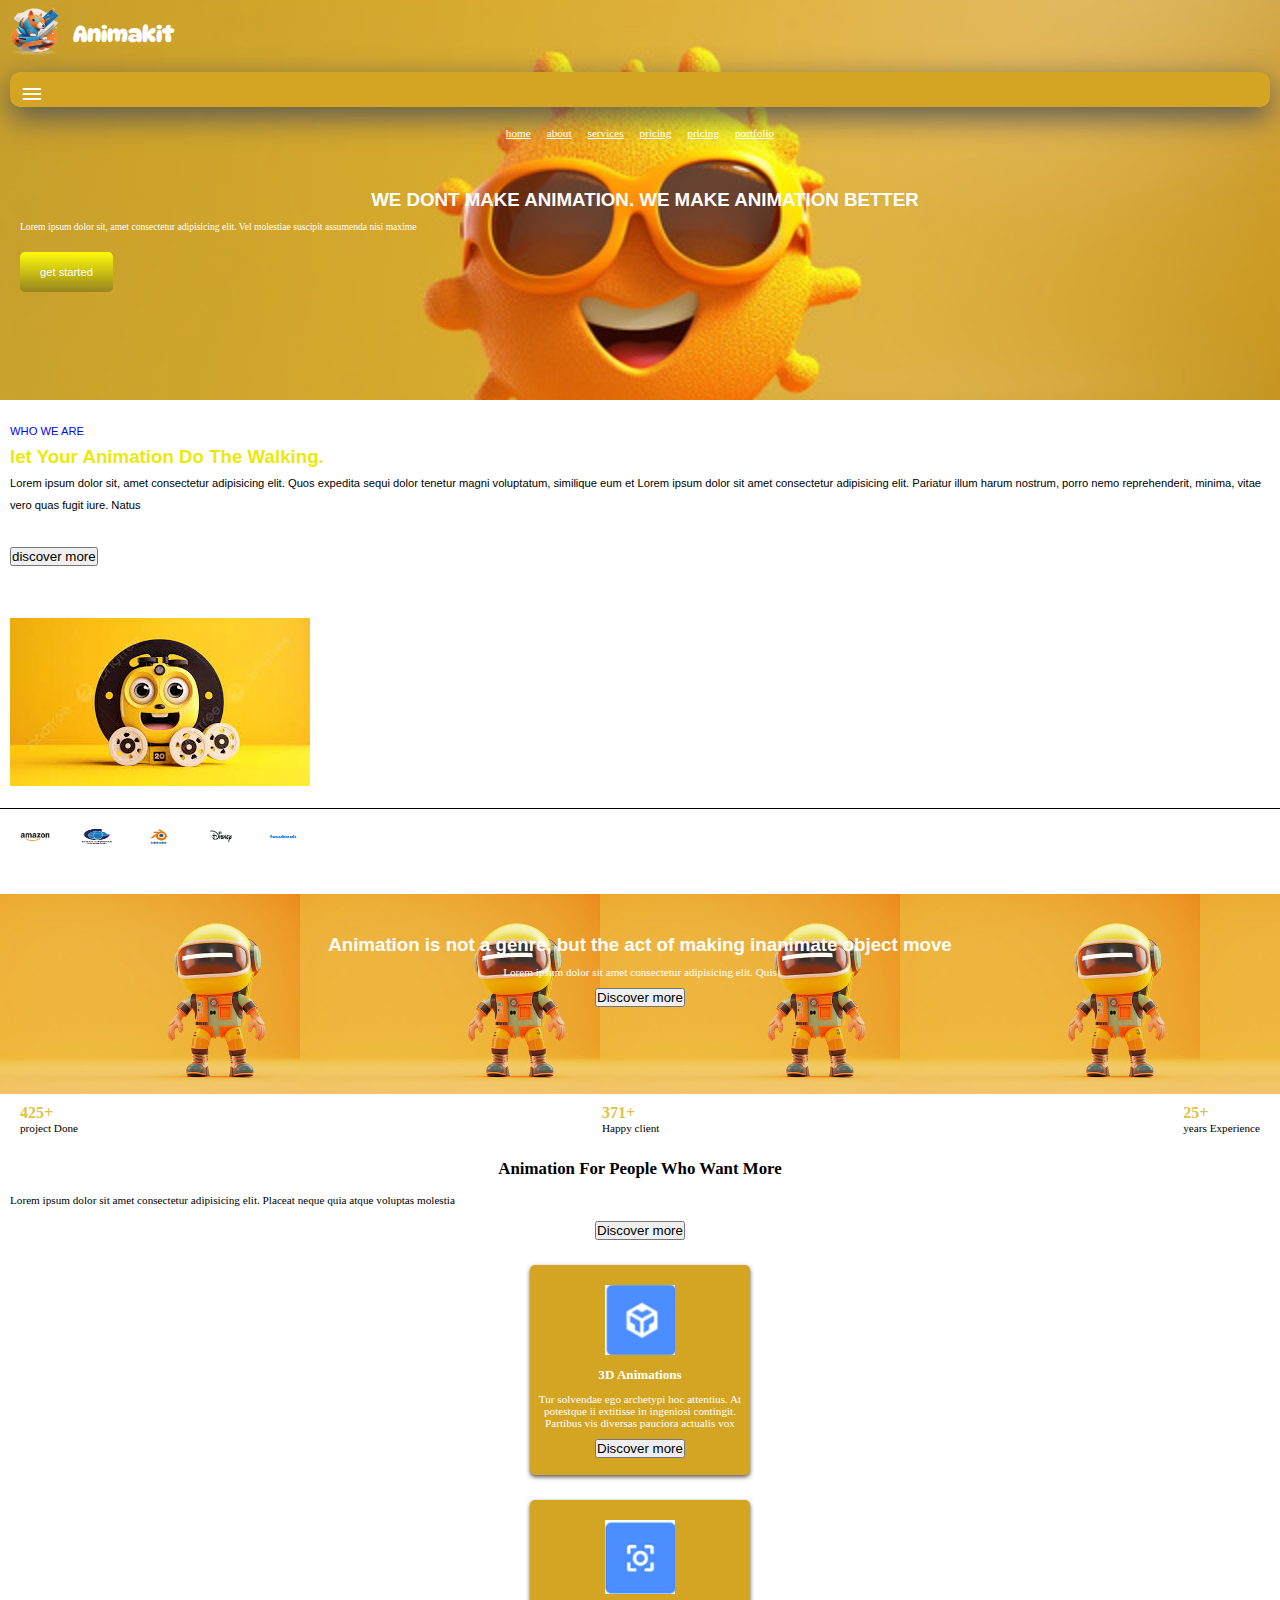
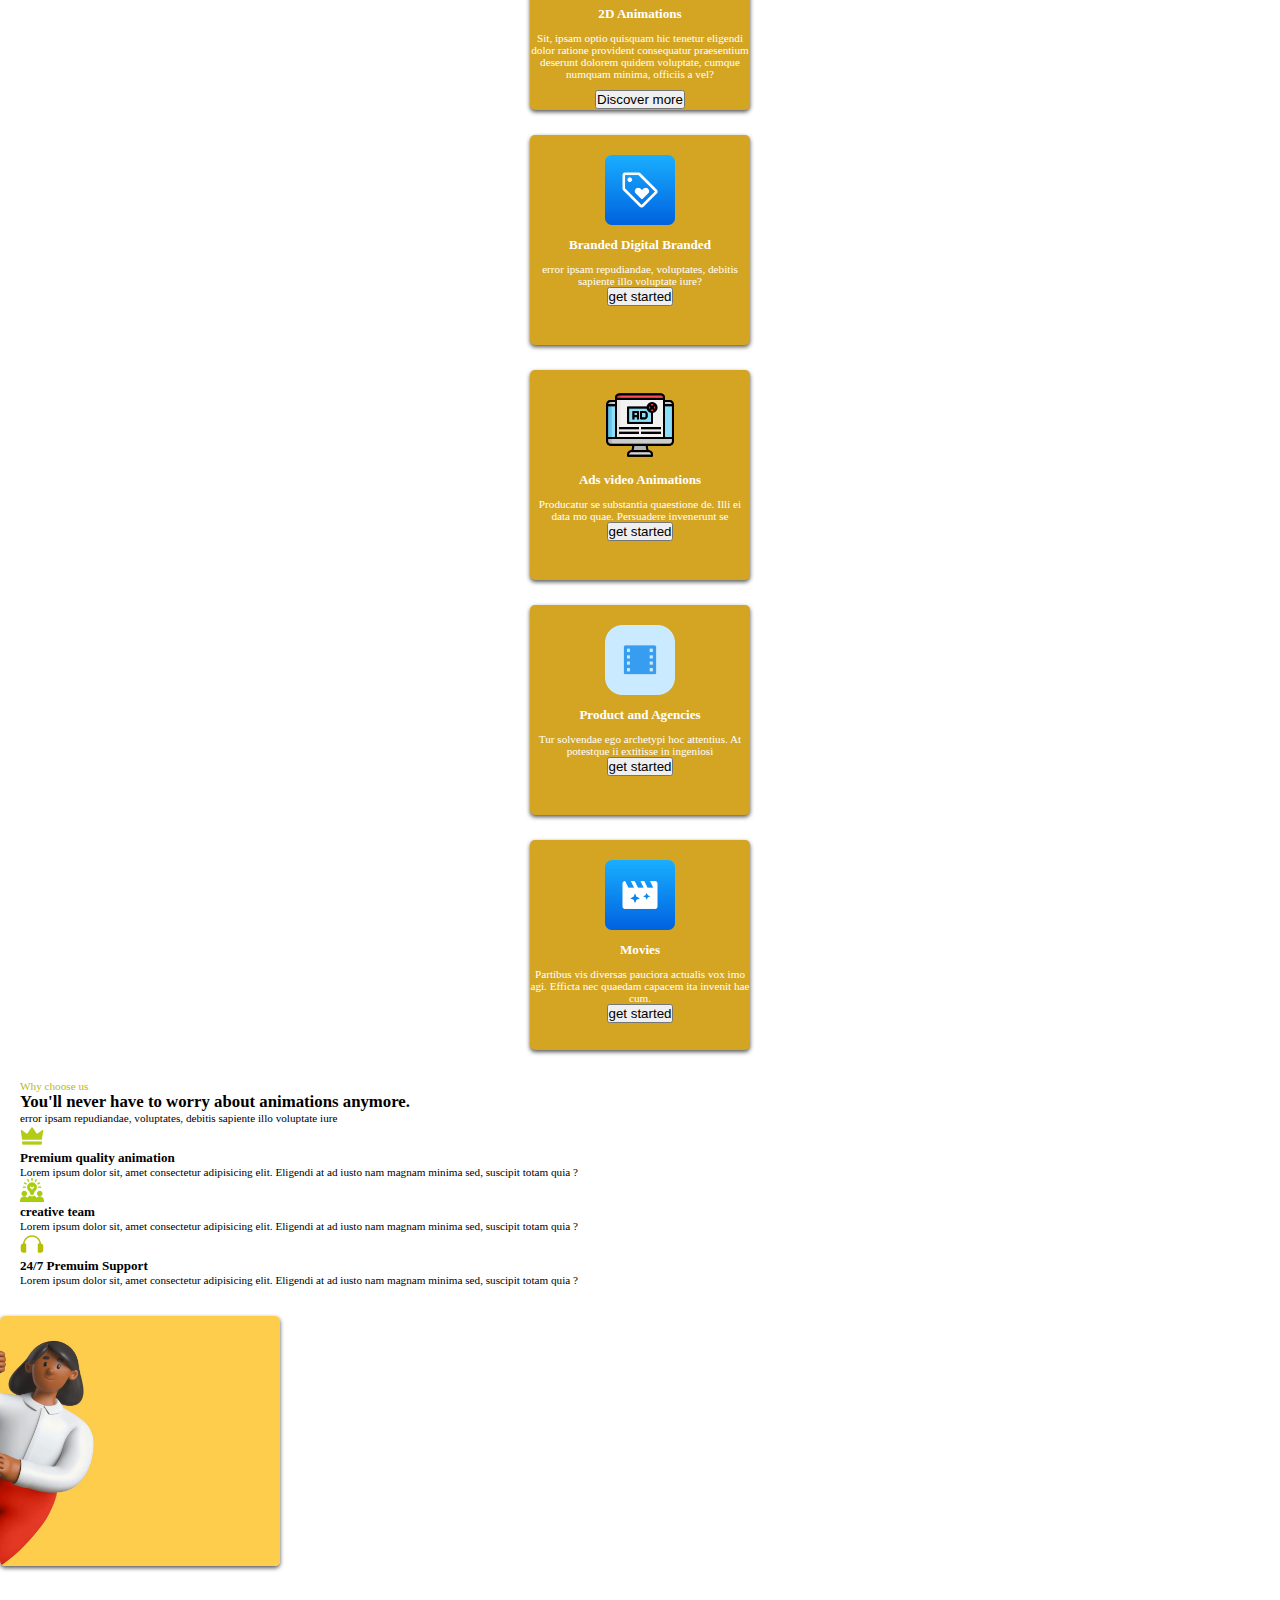
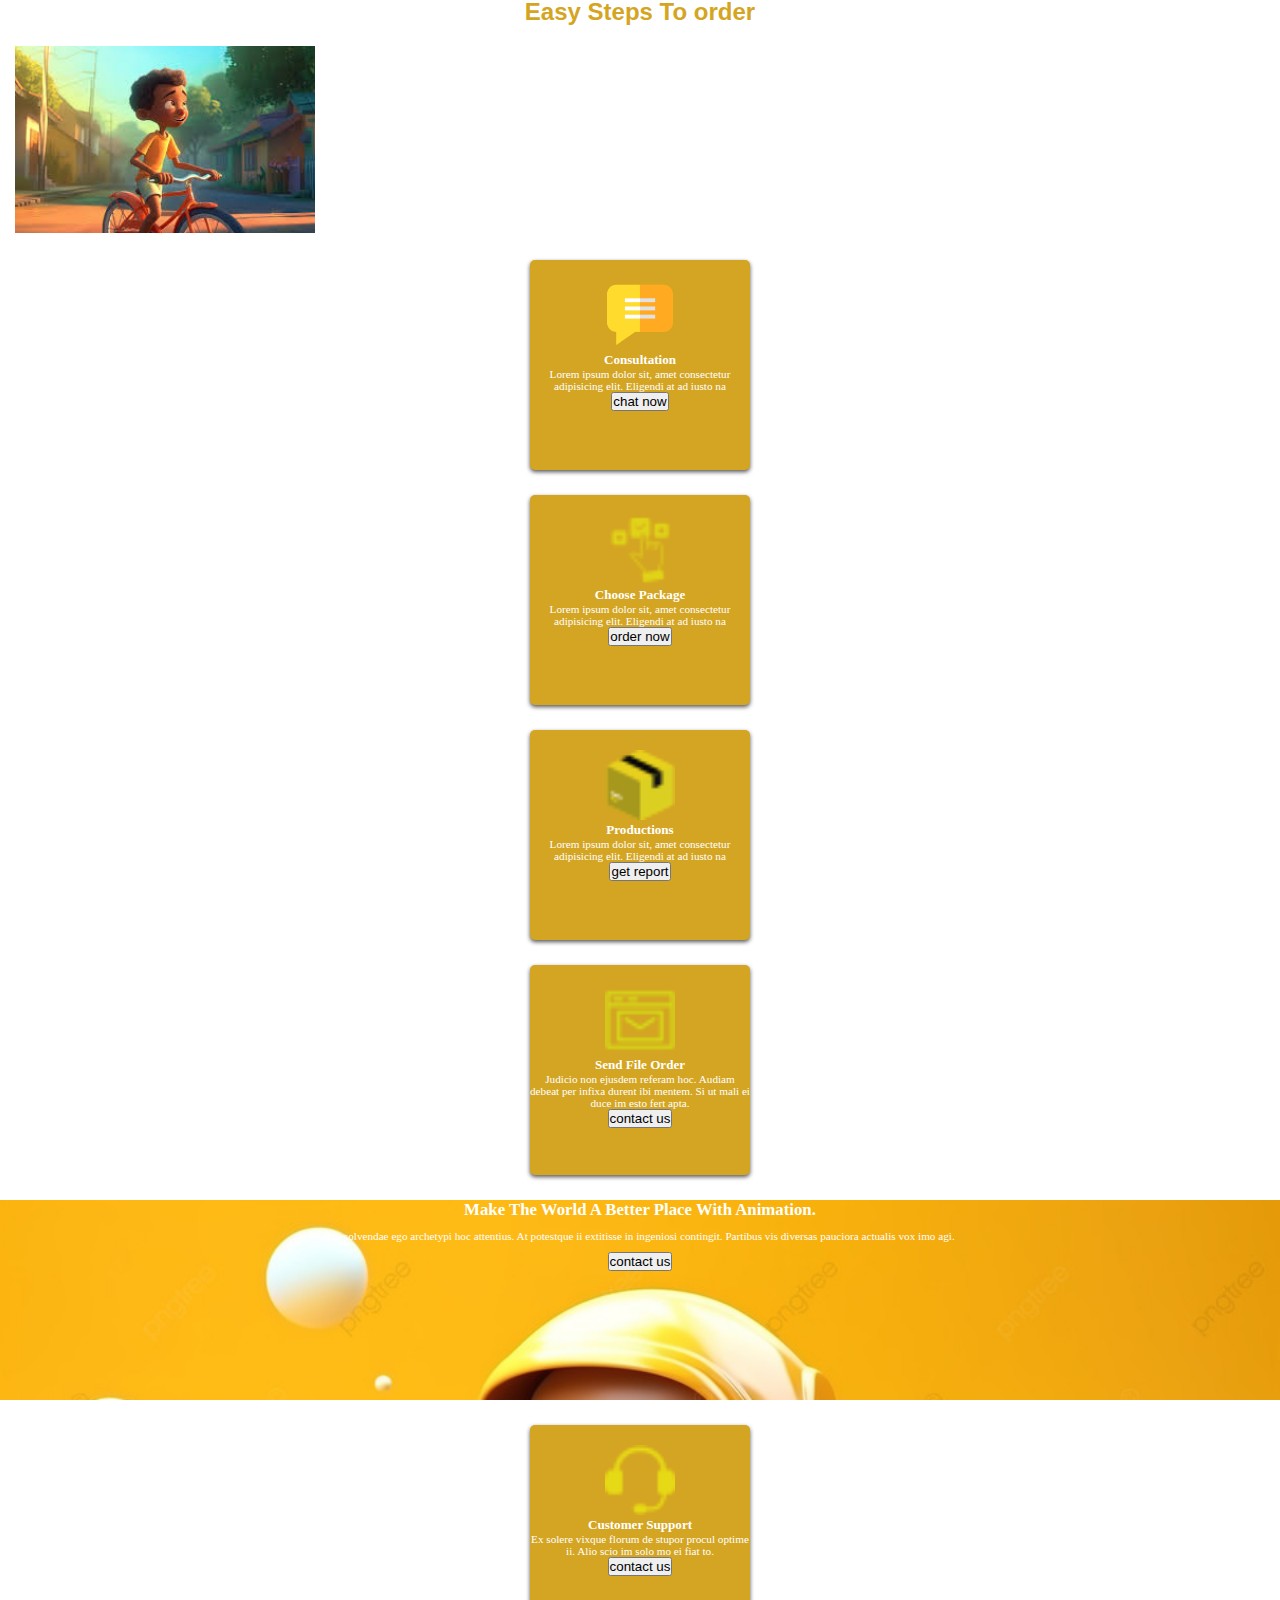
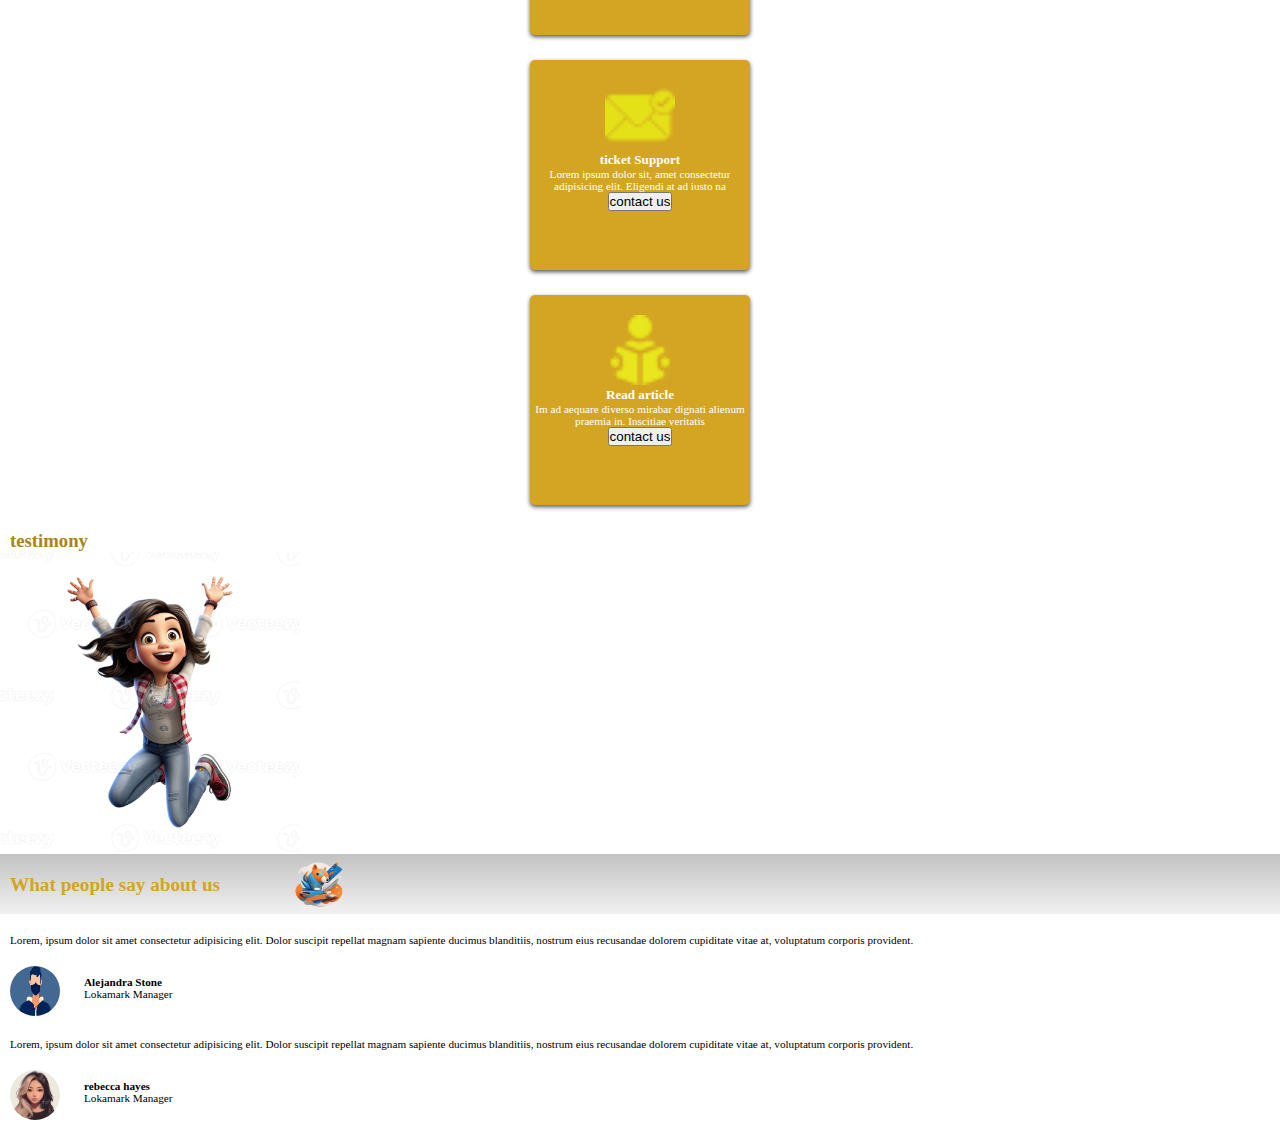
==== commit 4d454da9: "development" ====
--- a/index.html
+++ b/index.html
@@ -147,7 +147,7 @@
             <div class="heading-ani-three">
                 <h3>Ads video Animations</h3>
             </div>
-            <p> error ipsam repudiandae, voluptates, debitis sapiente illo voluptate iure?</p>
+            <p>Producatur se substantia quaestione de. Illi ei data mo quae. Persuadere invenerunt se </p>
             <div class="button"><button type="button">get started</button></div>
         </div>
         <div class="production">
@@ -155,16 +155,16 @@
             <div class="heading-ani-four">
                 <h3>Product and Agencies</h3>
             </div>
-            <p> error ipsam repudiandae, voluptates, debitis sapiente illo voluptate iure?</p>
-            <div class="button"><button type="button">get started</button></div>
+            <p> Tur solvendae ego archetypi hoc attentius. At potestque ii extitisse in ingeniosi</p>
+            <div class="button btn"><button type="button">get started</button></div>
         </div>
         <div class="movies">
             <div class="icon-six"><img src="./images/movie.png" alt="icon"></div>
             <div class="heading-ani-five">
                 <h3>Movies</h3>
             </div>
-            <p> error ipsam repudiandae, voluptates, debitis sapiente illo voluptate iure?</p>
-            <div class="button"><button type="button">get started</button></div>
+            <p> Partibus vis diversas pauciora actualis vox imo agi. Efficta nec quaedam capacem ita invenit hae cum.</p>
+            <div class="button cta"><button type="button">get started</button></div>
         </div>
     </div>
     <div class="section-six">
@@ -250,7 +250,7 @@
             <h2>Make The World A Better Place With Animation.</h2>
         </div>
         <p>Tur solvendae ego archetypi hoc attentius. At potestque ii extitisse in ingeniosi contingit. Partibus vis diversas pauciora actualis vox imo agi. </p>
-        <div class="button"><button type="button">contact us</button></div>
+        <div class="button cta"><button type="button">contact us</button></div>
     </div>
     <div class="other-boxes">
         <div class="customer">
@@ -258,7 +258,7 @@
             <div class="customer-body">
                 <h3>Customer Support</h3>
                 <p> Ex solere vixque florum de stupor procul optime ii. Alio scio im solo mo ei fiat to.</p>
-                <div class="button"><button type="button">contact us</button></div>
+                <div class="button btn"><button type="button">contact us</button></div>
             </div>
         </div>
         <div class="ticket">
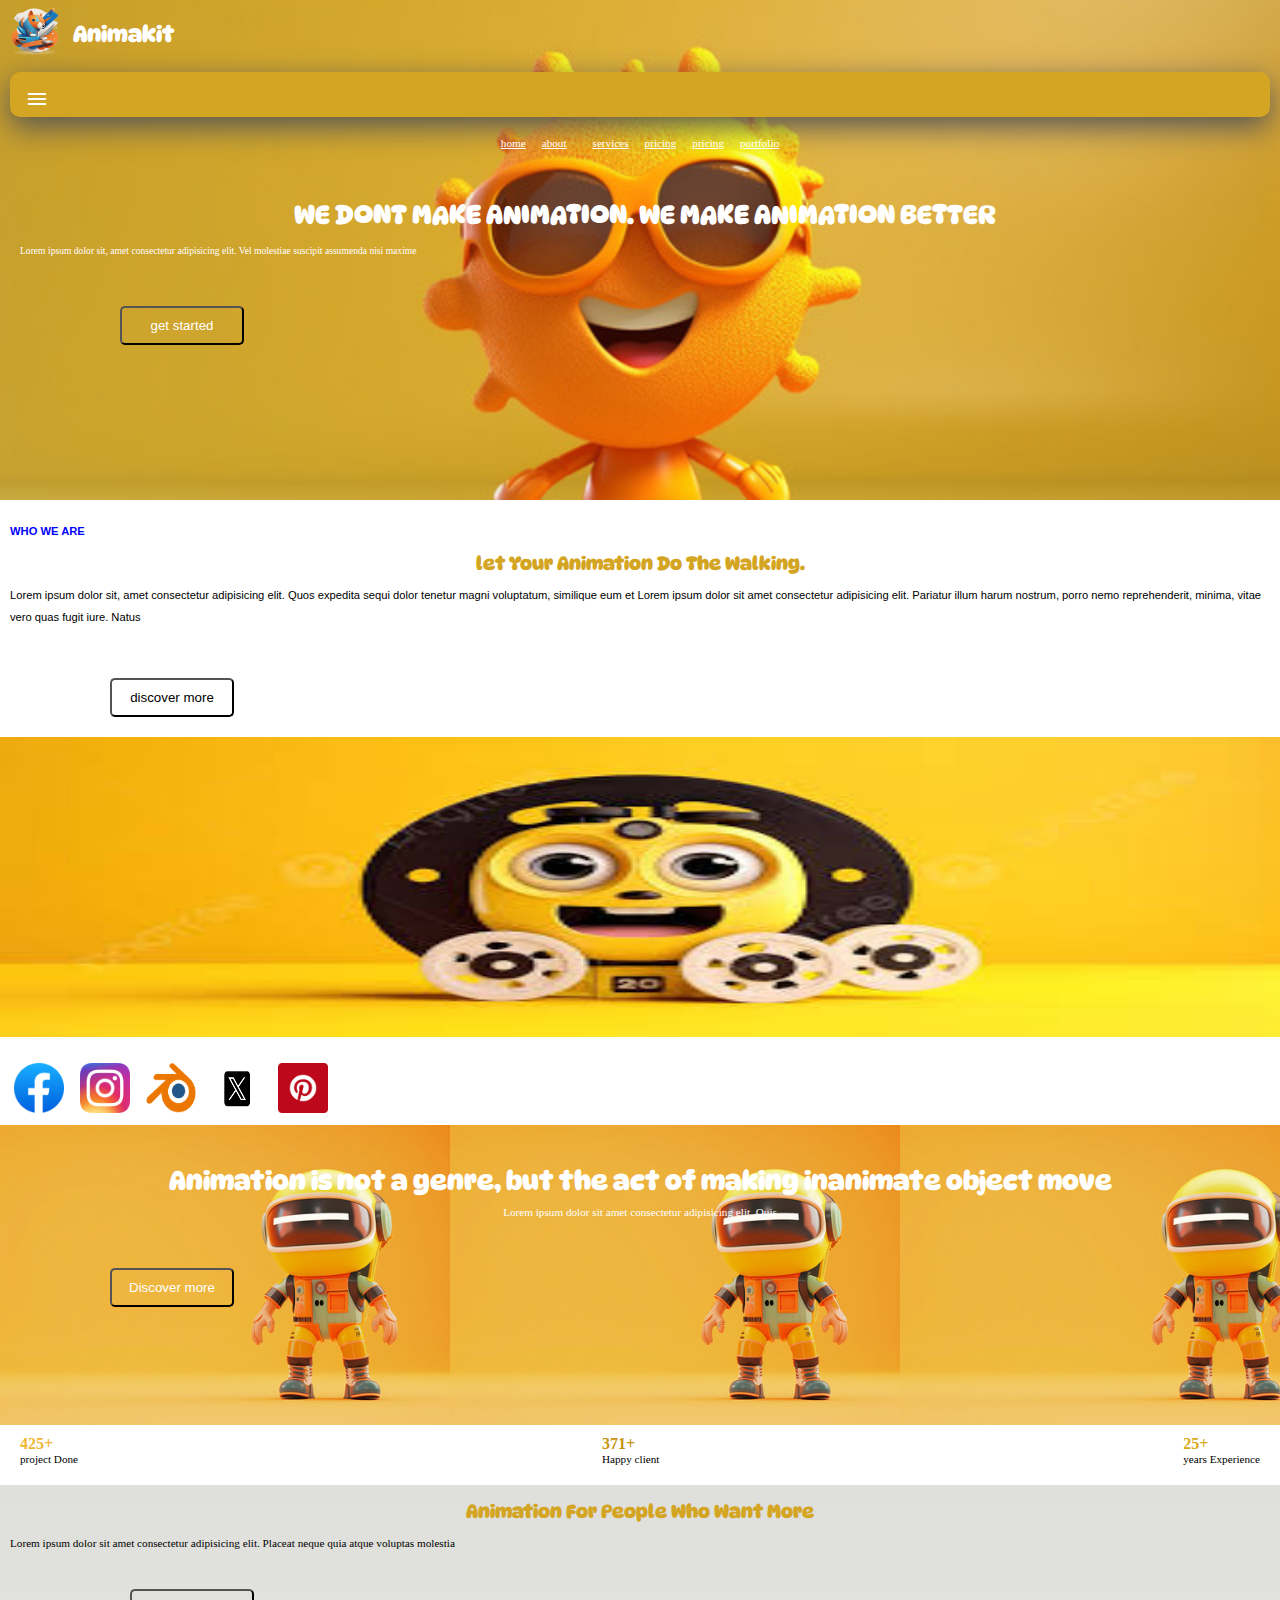
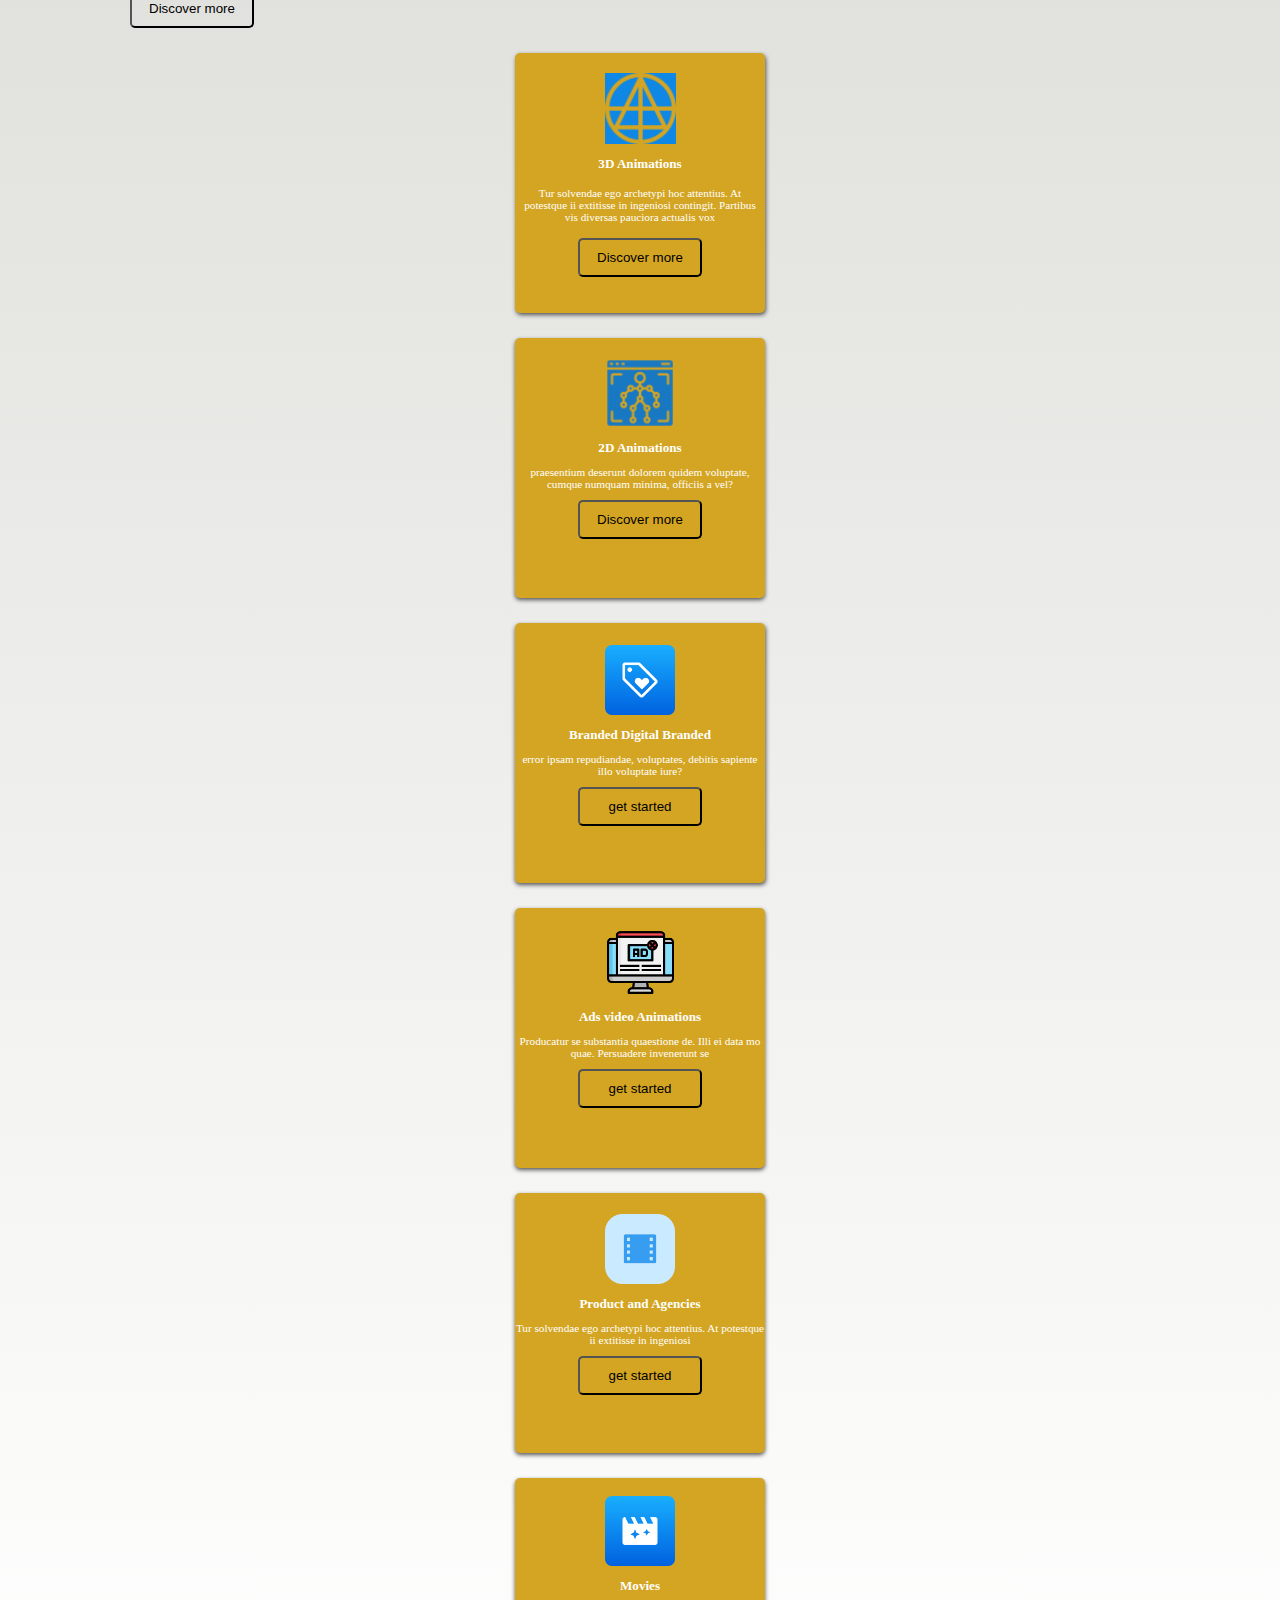
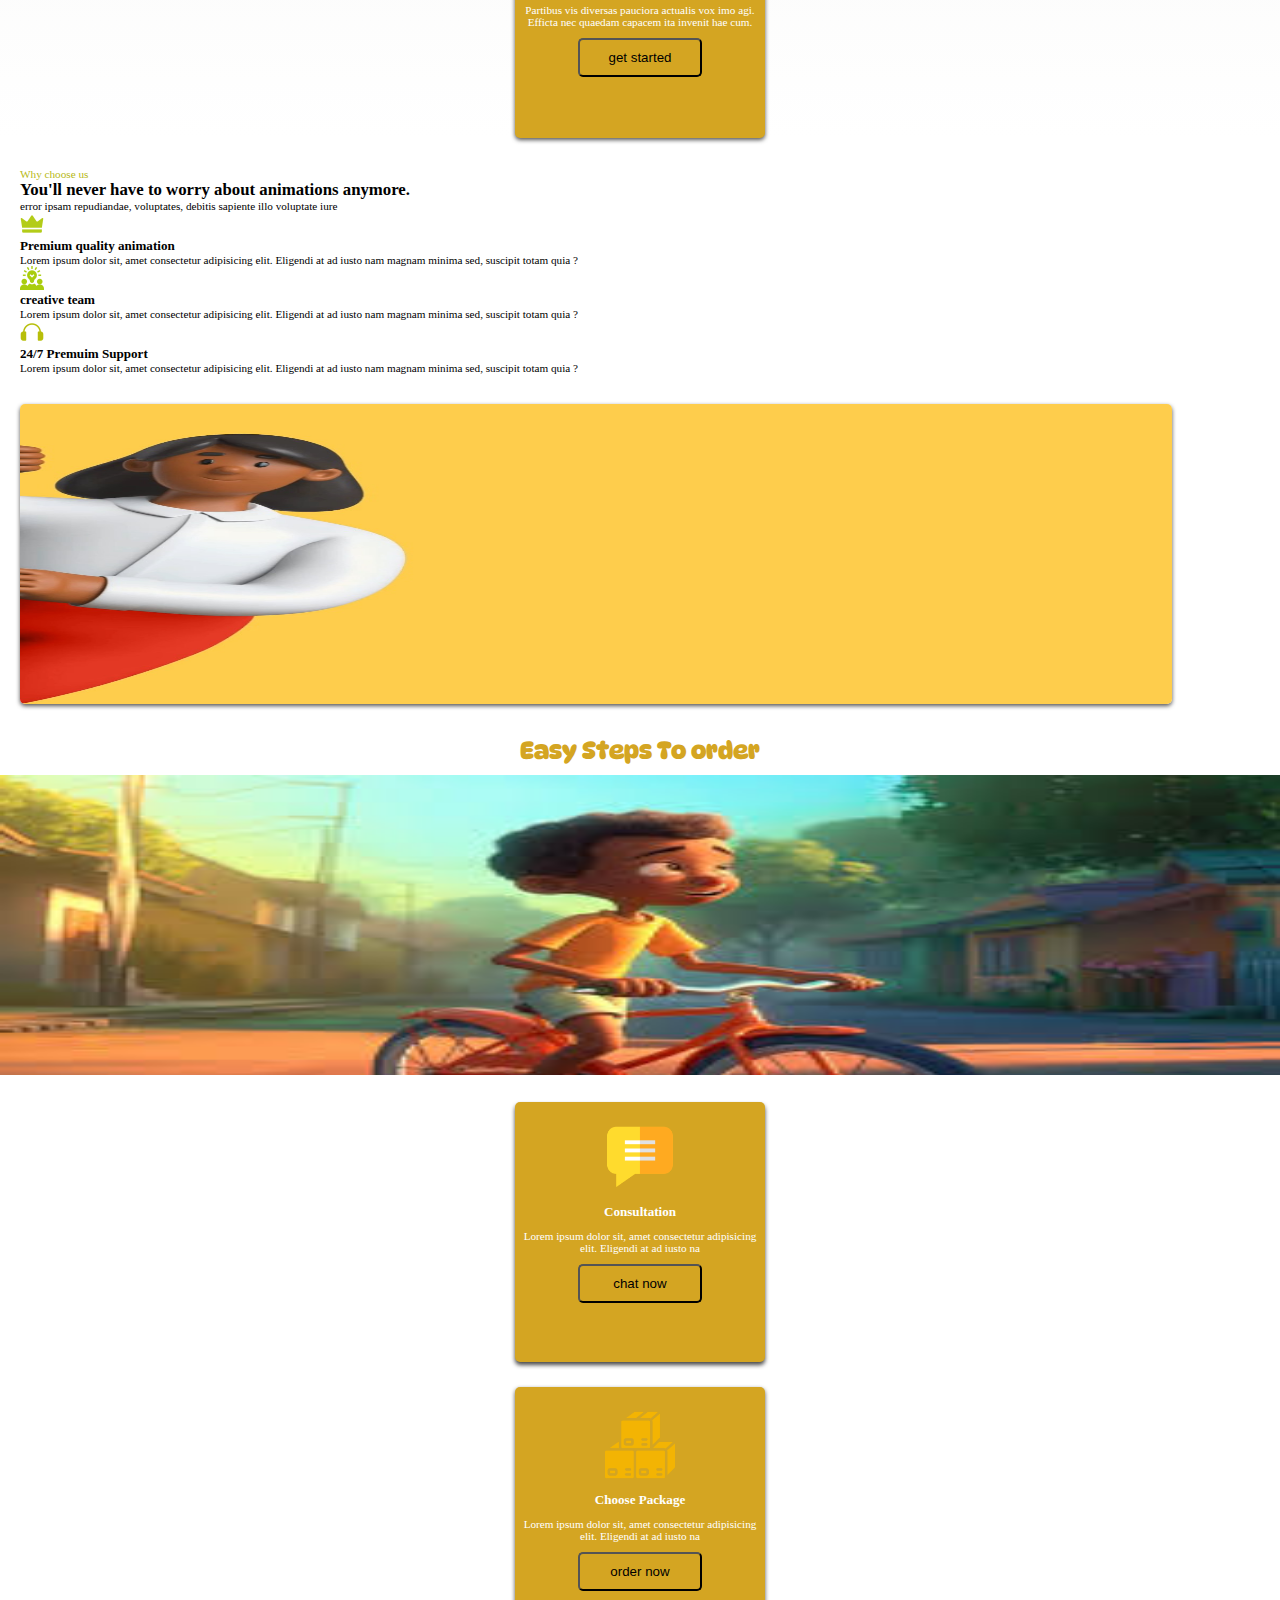
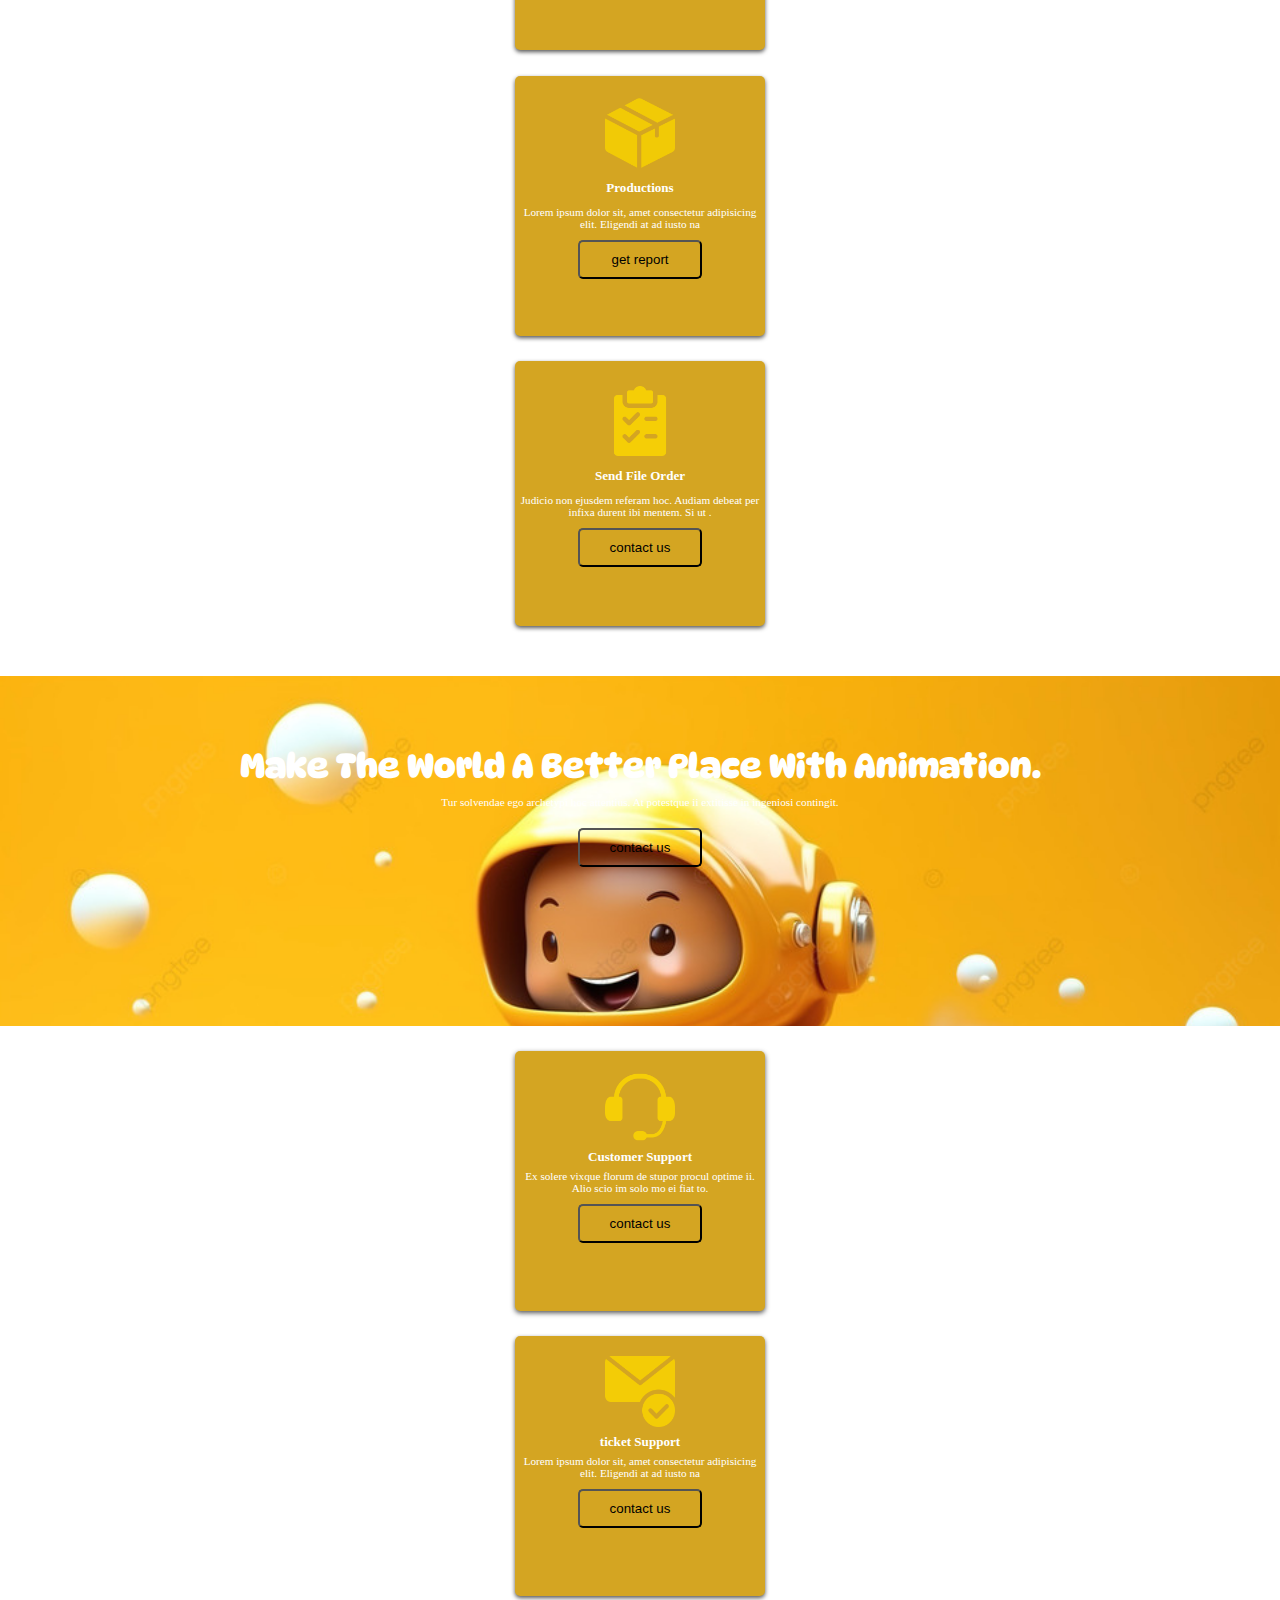
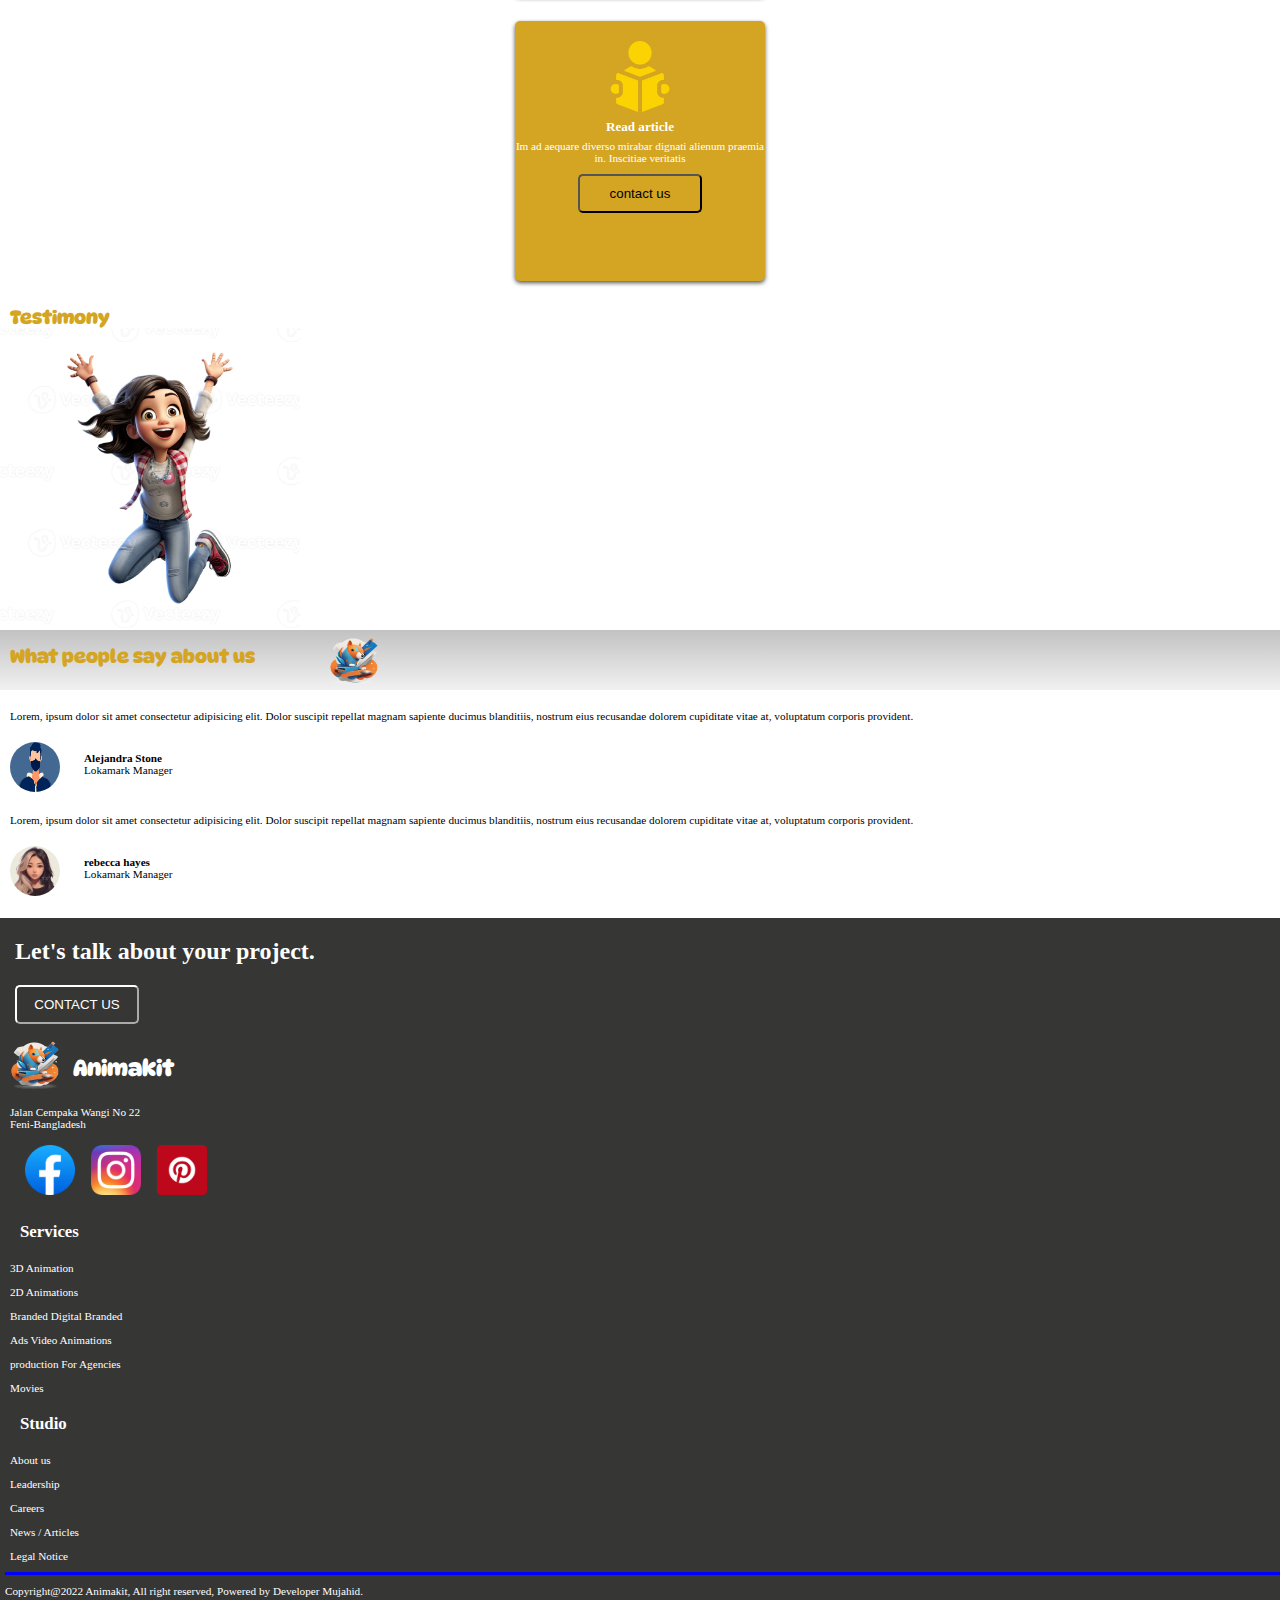
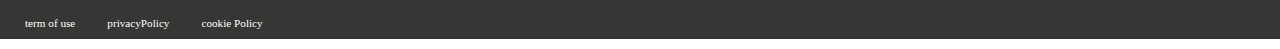
==== commit 69e74a75: "development" ====
--- a/index.html
+++ b/index.html
@@ -10,6 +10,7 @@
         href="https://fonts.googleapis.com/css2?family=Material+Symbols+Outlined:opsz,wght,FILL,GRAD@20..48,100..700,0..1,-50..200&icon_names=search" />
     <link rel="stylesheet"
         href="https://fonts.googleapis.com/css2?family=Material+Symbols+Outlined:opsz,wght,FILL,GRAD@20..48,100..700,0..1,-50..200&icon_names=menu" />
+
     <style>
         .material-symbols-outlined {
             font-variation-settithree-animationngs:
@@ -22,14 +23,19 @@
     <link rel="preconnect" href="https://fonts.googleapis.com">
     <link rel="preconnect" href="https://fonts.gstatic.com" crossorigin>
     <link href="https://fonts.googleapis.com/css2?family=DynaPuff:wght@400..700&display=swap" rel="stylesheet">
+    <link rel="preconnect" href="https://fonts.googleapis.com">
+    <link rel="preconnect" href="https://fonts.gstatic.com" crossorigin>
+    <link
+        href="https://fonts.googleapis.com/css2?family=DM+Serif+Display:ital@0;1&family=DynaPuff:wght@400..700&display=swap"
+        rel="stylesheet">
 </head>
 
 <body>
     <div class="main-heading">
         <div class="logo-head">
-          <div class="main-logo"><img src="./images/mainlogo.png" alt="image"></div>
-          <div class="animakit">Animakit</div>
-       </div>
+            <div class="main-logo"><img src="./images/mainlogo.png" alt="image"></div>
+            <div class="animakit">Animakit</div>
+        </div>
         <div class="icons">
             <span class="material-symbols-outlined">
                 menu
@@ -62,25 +68,28 @@
     </div>
     <section class="section-two">
         <div class="body-two">
-            <div style="color: blue;">WHO WE ARE</div>
+            <div style="color: blue;"><b>WHO WE ARE</b></div>
             <div class="pharagraph-two">
-                <h3><b>let Your Animation Do The Walking.</b></h3>
-            </div>
-            <p style="font-size: 0.7rem;">Lorem ipsum dolor sit, amet consectetur adipisicing elit. Quos expedita sequi
-                dolor tenetur magni
-                voluptatum, similique eum et Lorem ipsum dolor sit amet consectetur adipisicing elit. Pariatur illum
-                harum nostrum, porro nemo reprehenderit, minima, vitae vero quas fugit iure. Natus </p>
-            <div class="button-two"><button type="button">discover more</button></div>
+                <div class="heading-top">
+                    <h3><b>let Your Animation Do The Walking.</b></h3>
+                </div>
+                <p style="font-size: 0.7rem;">Lorem ipsum dolor sit, amet consectetur adipisicing elit. Quos expedita
+                    sequi dolor tenetur magni
+                    voluptatum, similique eum et Lorem ipsum dolor sit amet consectetur adipisicing elit. Pariatur illum
+                    harum nostrum, porro nemo reprehenderit, minima, vitae vero quas fugit iure. Natus
+                </p>
+            </div>
+            <button class="button-two" type="button">discover more</button>
         </div>
         <div class="image-one"><img src="./images/image-two.jpg" alt="image"></div>
         <div class="sponsors"></div>
     </section>
     <div class="sponsor">
-        <div class="logo-one"><img src="./images/amazon.jpeg" alt="amazon"></div>
-        <div class="logo-two"><img src="./images/Badan_Informasi_logo.png" alt="badan"></div>
-        <div class="logo-three"><img src="./images/Blender_.png" alt="blender"></div>
-        <div class="logo-four"><img src="./images/disney.jpg" alt="disney"></div>
-        <div class="logo-five"><img src="./images/facebook.png" alt="facebook"></div>
+        <div class="logo-one"><img src="./images/facebook-logo.png" alt="amazon"></div>
+        <div class="logo-two"><img src="./images/Instagram_icon.webp" alt="badan"></div>
+        <div class="logo-three"><img src="./images/Blender_logo.png" alt="blender"></div>
+        <div class="logo-four"><img src="./images/twitter_logo.webp" alt="disney"></div>
+        <div class="logo-five"><img src="./images/pinterest logo.png" alt="facebook"></div>
     </div>
     <div class="section-three">
         <div class="heading-two">
@@ -91,7 +100,7 @@
                 <p>Lorem ipsum dolor sit amet consectetur adipisicing elit. Quis
                 </p>
             </div>
-            <div class="botton-three"><button type="button">Discover more</button></div>
+            <button class="button-three" type="button">Discover more</button>
         </div>
     </div>
     <div class="section-four">
@@ -115,24 +124,26 @@
         <div class="paragraph-three">
             <p>Lorem ipsum dolor sit amet consectetur adipisicing elit. Placeat neque quia atque voluptas molestia</p>
         </div>
-        <div class="botton-four"><button type="button">Discover more</button></div>
+        <button class="button-four" type="button">Discover more</button>
         <div class="three-animation">
-            <div class="icons-one"><img src="./images/3D animation.png" alt="icon"></div>
+            <div class="icons-one"><img src="./images/geometry.png" alt="icon"></div>
             <div class="heading-ani">
                 <h3>3D Animations</h3>
             </div>
-            <p>Tur solvendae ego archetypi hoc attentius. At potestque ii extitisse in ingeniosi contingit. Partibus vis diversas pauciora actualis vox  </p>
-            <div class="botton-three"><button type="button">Discover more</button></div>
+            <p style="margin:5px;">Tur solvendae ego archetypi hoc attentius. At potestque ii extitisse in ingeniosi
+                contingit. Partibus vis
+                diversas pauciora actualis vox </p>
+            <button class="button-xi" type="button">Discover more</button>
         </div>
         <div class="two-animation">
-            <div class="icons-two"><img src="./images/2D animations.png" alt="icon"></div>
+            <div class="icons-two"><img src="./images/motion-capture.png" alt="icon"></div>
             <div class="heading-ani-one">
                 <h3>2D Animations</h3>
             </div>
             <p>
-                Sit, ipsam optio quisquam hic tenetur eligendi dolor ratione provident consequatur praesentium deserunt dolorem quidem voluptate, cumque numquam minima, officiis a vel?
+                praesentium deserunt dolorem quidem voluptate, cumque numquam minima, officiis a vel?
             </p>
-            <div class="botton-three"><button type="button">Discover more</button></div>
+            <button class="button-x" type="button">Discover more</button>
         </div>
         <div class="branded">
             <div class="icon-three"><img src="./images/banded.png" alt="icon"></div>
@@ -140,7 +151,7 @@
                 <h3>Branded Digital Branded</h3>
             </div>
             <p> error ipsam repudiandae, voluptates, debitis sapiente illo voluptate iure?</p>
-            <div class="button-three"><button type="button">get started</button></div>
+            <button class="button-xl" type="button">get started</button>
         </div>
         <div class="ads-video">
             <div class="icon-four"><img src="./images/ads video.png" alt="icon"></div>
@@ -148,7 +159,7 @@
                 <h3>Ads video Animations</h3>
             </div>
             <p>Producatur se substantia quaestione de. Illi ei data mo quae. Persuadere invenerunt se </p>
-            <div class="button"><button type="button">get started</button></div>
+            <button class="button-xxl" type="button">get started</button>
         </div>
         <div class="production">
             <div class="icon-five"><img src="./images/filme.png" alt="icons"></div>
@@ -156,15 +167,16 @@
                 <h3>Product and Agencies</h3>
             </div>
             <p> Tur solvendae ego archetypi hoc attentius. At potestque ii extitisse in ingeniosi</p>
-            <div class="button btn"><button type="button">get started</button></div>
+            <button class="button-xxs" type="button">get started</button>
         </div>
         <div class="movies">
             <div class="icon-six"><img src="./images/movie.png" alt="icon"></div>
             <div class="heading-ani-five">
                 <h3>Movies</h3>
             </div>
-            <p> Partibus vis diversas pauciora actualis vox imo agi. Efficta nec quaedam capacem ita invenit hae cum.</p>
-            <div class="button cta"><button type="button">get started</button></div>
+            <p> Partibus vis diversas pauciora actualis vox imo agi. Efficta nec quaedam capacem ita invenit hae cum.
+            </p>
+            <button class="button-xs" type="button">get started</button>
         </div>
     </div>
     <div class="section-six">
@@ -181,21 +193,24 @@
                     <div class="premuim"><img src="./images/premium-quality yellow.png" alt="icons"></div>
                     <div class="premium-head">
                         <h3>Premium quality animation</h3>
-                        <p>Lorem ipsum dolor sit, amet consectetur adipisicing elit. Eligendi at ad iusto nam magnam minima sed, suscipit totam quia ?</p>
+                        <p>Lorem ipsum dolor sit, amet consectetur adipisicing elit. Eligendi at ad iusto nam magnam
+                            minima sed, suscipit totam quia ?</p>
                     </div>
                 </div>
                 <div class="creative-icon">
                     <div class="creative"><img src="./images/creative-team yellow.png" alt="icons"></div>
                     <div class="creative-head">
                         <h3>creative team</h3>
-                        <p>Lorem ipsum dolor sit, amet consectetur adipisicing elit. Eligendi at ad iusto nam magnam minima sed, suscipit totam quia ?</p>
+                        <p>Lorem ipsum dolor sit, amet consectetur adipisicing elit. Eligendi at ad iusto nam magnam
+                            minima sed, suscipit totam quia ?</p>
                     </div>
                 </div>
                 <div class="headset-icon">
                     <div class="headset"><img src="./images/headphone yellow.png" alt="icons"></div>
                     <div class="headset-head">
                         <h3>24/7 Premuim Support</h3>
-                        <p>Lorem ipsum dolor sit, amet consectetur adipisicing elit. Eligendi at ad iusto nam magnam minima sed, suscipit totam quia ?</p>
+                        <p>Lorem ipsum dolor sit, amet consectetur adipisicing elit. Eligendi at ad iusto nam magnam
+                            minima sed, suscipit totam quia ?</p>
                     </div>
                 </div>
             </div>
@@ -203,43 +218,42 @@
         </div>
     </div>
     <div class="easy-steps">
-        <div class="easy-step-header"><h2>Easy Steps To order</h2></div>
+        <div class="easy-step-header">
+            <h2>Easy Steps To order</h2>
+        </div>
         <div class="image-five"><img src="./images/image-four.jpg" alt="image"></div>
         <div class="easy-step-head">
             <div class="easysteps-boxes">
                 <div class="consultation">
                     <div class="consultation-icon"><img src="./images/comment.png" alt="image"></div>
                     <div class="consultation-body">
-                        <h3>Consultation</h3>
+                        <h3 style="margin: 10px;">Consultation</h3>
                         <p>Lorem ipsum dolor sit, amet consectetur adipisicing elit. Eligendi at ad iusto na</p>
-                        <div class="button"><button type="button">chat now</button></div>
+                        <button class="button-wan" type="button">chat now</button>
                     </div>
                 </div>
                 <div class="package">
-                    <div class="package-icon"><img src="./images/choices.png" alt="image"></div>
+                    <div class="package-icon"><img src="./images/boxes.png" alt="image"></div>
                     <div class="package-body">
-                        <h3>
-                            Choose Package</h3>
+                        <h3 style="margin: 10px;"> Choose Package</h3>
                         <p>Lorem ipsum dolor sit, amet consectetur adipisicing elit. Eligendi at ad iusto na</p>
-                        <div class="button"><button type="button">order now </button></div>
+                        <button class="button-wan" type="button">order now </button>
                     </div>
                 </div>
                 <div class="productions">
-                    <div class="productions-icon"><img src="./images/box.png" alt="image"></div>
+                    <div class="productions-icon"><img src="./images/package.png" alt="image"></div>
                     <div class="productions-body">
-                        <h3>Productions</h3>
+                        <h3 style="margin: 10px;">Productions</h3>
                         <p>Lorem ipsum dolor sit, amet consectetur adipisicing elit. Eligendi at ad iusto na</p>
-                        <div class="button"><button type="button">get report</button></div>
+                        <button class="button-wan" type="button">get report</button>
                     </div>
                 </div>
                 <div class="file">
-                    <div class="file-icon"><img src="./images/communication.png" alt="image"></div>
+                    <div class="file-icon"><img src="./images/shopping-list.png" alt="image"></div>
                     <div class="file-body">
-                        <h3>Send File Order</h3>
-                        <p>Judicio non ejusdem referam hoc. Audiam debeat per infixa durent ibi mentem. Si ut mali ei duce im esto fert apta. </p>
-                        <div class="button">
-                            <button type="button">contact us</button>
-                        </div>
+                        <h3 style="margin: 10px;">Send File Order</h3>
+                        <p>Judicio non ejusdem referam hoc. Audiam debeat per infixa durent ibi mentem. Si ut . </p>
+                        <button class="button-wan" type="button">contact us</button>
                     </div>
                 </div>
             </div>
@@ -249,68 +263,126 @@
         <div class="makeworld-heading">
             <h2>Make The World A Better Place With Animation.</h2>
         </div>
-        <p>Tur solvendae ego archetypi hoc attentius. At potestque ii extitisse in ingeniosi contingit. Partibus vis diversas pauciora actualis vox imo agi. </p>
-        <div class="button cta"><button type="button">contact us</button></div>
+        <p>Tur solvendae ego archetypi hoc attentius. At potestque ii extitisse in ingeniosi contingit. </p>
+        <button class="button-mms" type="button">contact us</button>
     </div>
     <div class="other-boxes">
         <div class="customer">
-            <div class="customer-icon"><img src="./images/customer-service-headset.png" alt="image"></div>
+            <div class="customer-icon"><img src="./images/customer-service-headset (1).png" alt="image"></div>
             <div class="customer-body">
-                <h3>Customer Support</h3>
+                <h3 style="margin: 5px;">Customer Support</h3>
                 <p> Ex solere vixque florum de stupor procul optime ii. Alio scio im solo mo ei fiat to.</p>
-                <div class="button btn"><button type="button">contact us</button></div>
+                <button class="button" type="button">contact us</button>
             </div>
         </div>
         <div class="ticket">
             <div class="ticket-icon">
-                <img src="./images/verified-massage.png" alt="image">
+                <img src="./images/mail.png" alt="image">
             </div>
             <div class="ticket-body">
-                <h3>ticket Support</h3>
+                <h3 style="margin: 5px;">ticket Support</h3>
                 <p>Lorem ipsum dolor sit, amet consectetur adipisicing elit. Eligendi at ad iusto na</p>
-                <div class="button"><button type="button">contact us</button></div>
+                <button class="button" type="button">contact us</button>
             </div>
         </div>
         <div class="article">
-            <div class="article-icon"><img src="./images/reading-book.png" alt="image"></div>
+            <div class="article-icon"><img src="./images/reading-book (1).png" alt="image"></div>
             <div class="article-body">
-                <h3>Read article</h3>
+                <h3 style="margin: 5px;">Read article</h3>
                 <p>Im ad aequare diverso mirabar dignati alienum praemia in. Inscitiae veritatis</p>
-                <div class="button"><button type="button">contact us</button></div>
-            </div>
-        </div>
-        <div class="testimony"><h3>testimony</h3></div>
+                <button class="button" type="button">contact us</button>
+            </div>
+        </div>
+        <div class="testimony">
+            <h3>Testimony</h3>
+        </div>
         <div class="image-six">
             <img src="./images/image -.webp" alt="image">
             <div class="about-us">
-                <div class="aboutus-header"><h2>What people say about us</h2></div>
+                <div class="aboutus-header">
+                    <h3 style="margin-top:15px;">What people say about us</h3>
+                </div>
                 <img src="./images/mainlogo.png" alt="image">
             </div>
         </div>
         <div class="says">
             <div class="say-one">
-                <p>Lorem, ipsum dolor sit amet consectetur adipisicing elit. Dolor suscipit repellat magnam sapiente ducimus blanditiis, nostrum 
-                 eius recusandae dolorem cupiditate vitae at, voluptatum corporis provident.</p>
-                 <div class="profile-one">
-                     <div class="profile-pic"><img src="./images/profile-one.jpg" alt="profile"></div>
-                     <div class="profile-id">
-                         <h4>Alejandra Stone</h4>
-                         <p>Lokamark Manager</p>
-                     </div>
-                 </div>
+                <p>Lorem, ipsum dolor sit amet consectetur adipisicing elit. Dolor suscipit repellat magnam sapiente
+                    ducimus blanditiis, nostrum
+                    eius recusandae dolorem cupiditate vitae at, voluptatum corporis provident.</p>
+                <div class="profile-one">
+                    <div class="profile-pic"><img src="./images/profile-one.jpg" alt="profile"></div>
+                    <div class="profile-id">
+                        <h4>Alejandra Stone</h4>
+                        <p>Lokamark Manager</p>
+                    </div>
+                </div>
             </div>
             <div class="say-two">
-                <p>Lorem, ipsum dolor sit amet consectetur adipisicing elit. Dolor suscipit repellat magnam sapiente ducimus blanditiis, nostrum 
+                <p>Lorem, ipsum dolor sit amet consectetur adipisicing elit. Dolor suscipit repellat magnam sapiente
+                    ducimus blanditiis, nostrum
                     eius recusandae dolorem cupiditate vitae at, voluptatum corporis provident.</p>
-                    <div class="profile-two">
-                        <div class="profile-pic"><img src="./images/profile-two.webp" alt="profile"></div>
-                        <div class="profile-id-two">
-                            <h4>rebecca hayes</h4>
-                            <p>Lokamark Manager</p>
-                        </div>
-                    </div>
+                <div class="profile-two">
+                    <div class="profile-pic"><img src="./images/profile-two.webp" alt="profile"></div>
+                    <div class="profile-id-two">
+                        <h4>rebecca hayes</h4>
+                        <p>Lokamark Manager</p>
+                    </div>
+                </div>
+            </div>
+        </div>
+    </div>
+    <div class="foooter">
+        <div class="let-talk">
+            <div class="talk-hd"><h2>Let's talk about your project.</h2></div>
+            <button class="footer-button" type="button">CONTACT US</button>
+        </div>
+        <div class="footer-un">
+            <div class="logo">
+                <div class="logo-image"><img src="./images/mainlogo.png" alt="logo"></div>
+                <div class="logo-name">Animakit</div>
+            </div>
+            <div class="email-in">
+                <div class="email-name">Jalan Cempaka Wangi No 22<br>
+                    Feni-Bangladesh
+                    <div class="email-icons">
+                        <div class="facebook-logo"><img src="./images/facebook-logo.png" alt="logo"></div>
+                        <div class="instagram-logo"><img src="./images/Instagram_icon.webp" alt="logo"></div>
+                        <div class="pinterest"><img src="./images/pinterest logo.png" alt="logo"></div>
+                    </div>
+                </div>
+            </div>
+        </div>
+        <div class="services-studio">
+            <div class="services">
+                <div class="service-head"><h3>Services</h3></div>
+                3D Animation<br><br>
+                2D Animations<br><br>
+                Branded Digital Branded<br><br>
+                Ads Video Animations<br><br>
+                production For Agencies<br><br>
+                Movies
+            </div>
+            <div class="studio">
+                <div class="studio-head"><h3>Studio</h3></div>
+                About us<br><br>
+                Leadership<br><br>
+                Careers<br><br>
+                News / Articles<br><br>
+                Legal Notice
+            </div>
+        </div>
+        <div class="copyright">
+            <div class="the-copyright">
+                Copyright@2022 Animakit, All right reserved, Powered by Developer Mujahid.
+            </div>
+            <div class="terms">
+                <div>term of use</div>
+                <div>privacyPolicy</div>
+                <div>cookie Policy</div>
             </div>
         </div>
     </div>
 </body>
+
 </html>--- a/styles/index.css
+++ b/styles/index.css
@@ -3,12 +3,14 @@
   padding: 0;
 }
 
-.logo-head {
+.logo-head,
+.logo {
   display: flex;
   gap: 0.2rem;
 }
 
-.main-logo img {
+.main-logo img,
+.logo-image img {
   width: 70px;
   height: 60px;
 }
@@ -21,10 +23,11 @@
   border-radius: 10px;
   box-shadow: 0 10px 30px #555;
   margin: 10px;
-  padding: 10px;
-}
-
-.animakit {
+  padding: 15px;
+}
+
+.animakit,
+.logo-name {
   font-family: DynaPuff, system-ui;
   font-optical-sizing: auto;
   font-weight: 900;
@@ -61,51 +64,46 @@
 .main-heading {
   background-image: url("../images/backgroud-three.jpg"), linear-gradient(#f5f4f4, #ebe1e1);
   background-size: cover;
-  height: 400px;
+  height: 500px;
   color: white;
 }
 
 .body-one {
   margin-top: 20px;
-  padding-top: 20px; 
+  padding-top: 20px;
   margin-left: 10px;
   padding-left: 10px;
   margin-right: 5px;
   padding-right: 5px;
 }
 
-.heading-one {
-  justify-content: center;
-  font-size: 1rem;
-  text-align: center;
-  font-family: Arial, Helvetica, sans-serif;
-}
-
-.paragraph-one {
-  margin-top: 5px;
+.heading-one,
+.another {
+  font-family: DynaPuff, serif;
+  font-optical-sizing: auto;
+  font-weight: 900;
+  font-style: normal;
+  font-variation-settings:"wdth" 100;
+  font-size: 1.4rem;
+  text-align: center;
+}
+
+.paragraph-one,
+.pharagraph-four {
+  margin-top: 10px;
   padding-top: 5px;
   font-size: 0.6rem;
 }
 
-.button-one {
-  text-align: center;
-  margin-top: 20px;
-  padding-top: 20px;
-  margin-right: 15px;
-  padding-right: 15px;
-  border-radius: 5px;
-  font-size: 0.7rem;
-  cursor: pointer;
-  height: 10px;
-  border: none;
-  /* display: inline-block; */
-  padding: 20px;
-  box-sizing: border-box;
-  white-space: nowrap;
-  display: inline-flex;
-  align-items: center;
-  background-image: linear-gradient(#fffb0b, #96841e);
-  color: white;
+.button-one,
+.button-three {
+  background-color: transparent;
+  width: 124px;
+  padding: 10px;
+  color: white;
+  margin-top: 50px;
+  margin-left: 100px;
+  border-radius: 5px;
 }
 
 .body-two {
@@ -121,60 +119,60 @@
   display: block;
 }
 
-.pharagraph-two {
-  font-weight: bold;
+.heading-top {
+  font-family: DynaPuff, serif;
+  font-optical-sizing: auto;
+  font-weight: 900;
+  font-style: normal;
+  font-variation-settings:"wdth" 100;
   font-size: 1rem;
-  margin-top: 2px;
-  padding-top: 2px;
-  margin-bottom: 2px;
-  padding-bottom: 2px;
-  font-family: "Franklin Gothic Medium", "Arial Narrow", Arial, sans-serif;
-  color: #ece90a;
-}
+  text-align: center;
+  color: #d4a522;
+  margin-top: 5px;
+  padding-top: 5px;
+  margin-bottom: 5px;
+  padding-bottom: 5px;
+}    
 
 .button-two {
-  margin-top: 20px;
-  margin-bottom: 20px;
-  padding-top: 10px;
-  padding-bottom: 10px;
-}
-
-.image-one {
-  padding-left: 5px;
-  margin-left: 5px;
-  padding-right: 5px;
-  margin-right: 5px;
-  padding-bottom: 10px;
+  background-color: transparent;
+  width: 124px;
+  padding: 10px;
+  margin-top: 50px;
+  margin-left: 100px;
+  border-radius: 5px;
+}
+
+.image-one img {
+  width: 100%;
+  height: 300px;
   margin-bottom: 10px;
-}
-
-.section-two {
-  border-bottom: 1px solid;
+
 }
 
 .sponsor {
   height: 15px;
   width: 30px;
   display: flex;
-  gap: 2rem;
-  margin: 10px;
-  padding: 10px;
+  gap: 1rem;
+  margin: 7px;
+  padding: 7px;
 }
 
 .sponsor img {
-  height: 15px;
-  width: 30px;
+  height: 50px;
+  width: 50px;
 }
 
 .section-three {
   background-image: url("../images/background-four.jpg"), linear-gradient(#ddc24a, #aa8319);
   background-size: contain;
-  height: 200px;
+  height: 300px;
 }
 
 .heading-two {
   margin-top: 40px;
-  padding-top: 40px; 
+  padding-top: 40px;
   margin-left: 5px;
   padding-left: 5px;
   margin-right: 5px;
@@ -182,24 +180,11 @@
   color: white;
 }
 
-.another {
-  justify-content: center;
-  font-size: 1rem;
-  text-align: center;
-  font-family: Arial, Helvetica, sans-serif; 
-}
-
 .pharagraph-four {
   font-size: 0.7rem;
   text-align: center;
   margin-top: 5px;
   padding-top: 5px;
-}
-
-.botton-three {
-  margin-top: 5px;
-  padding-top: 5px;
-  text-align: center;
 }
 
 .section-four {
@@ -209,45 +194,49 @@
   padding: 5px;
   margin-right: 10px;
   margin-left: 10px;
-  padding-left:  10px;
+  padding-left: 10px;
   padding-right: 10px;
+  font-size: 0.7rem;
 }
 
 .number-one {
-  color: #ddc24a;
+  color: #f1b636;
   font-size: 1rem;
   font-weight: 900;
   font-family: Cambria, Cochin, Georgia, Times, "Times New Roman", serif;
 }
 
 .number-two {
-  color: #ddc24a;
+  color: #c59511;
   font-size: 1rem;
   font-weight: 900;
   font-family: Cambria, Cochin, Georgia, Times, "Times New Roman", serif;
 }
 
 .number-three {
-  color: #ddc24a;
+  color: #d8ab18;
   font-size: 1rem;
   font-weight: 900;
   font-family: Cambria, Cochin, Georgia, Times, "Times New Roman", serif;
 }
 
-/*.section-four {
-  font-size: 0.7rem;*/
-}
-
 .section-five {
   background-image: linear-gradient(#dfdfdb, #fff);
   display: block;
 }
 
-.heading-three {
-  font-size: 0.9rem;
-  text-align: center;
-  margin-top: 10px;
-  padding-top: 10px; 
+.heading-three,
+.easy-step-header {
+  font-family: DynaPuff, serif;
+  font-optical-sizing: auto;
+  font-weight: 900;
+  font-style: normal;
+  font-variation-settings:"wdth" 100;
+  font-size: 1rem;
+  text-align: center;
+  color: #d4a522;
+  margin-top: 15px;
+  padding-top: 15px;
   margin-bottom: 5px;
   padding-bottom: 5px;
 }
@@ -258,23 +247,26 @@
   padding: 5px;
 }
 
-.botton-four {
-  margin-top: 5px;
-  padding-top: 5px;
-  text-align: center;
+.button-four {
+    background-color: transparent;
+    width: 124px;
+    padding: 10px;
+    margin-top: 30px;
+    margin-left: 130px;
+    border-radius: 5px;
 }
 
 .three-animation {
   text-align: center;
-  height: 200px;
-  width: 220px;
-  justify-self: center;
-  padding-top: 5px;
-  margin-top: 25px;
-  margin-bottom: 25px;
-  padding-bottom: 5px;
-  border-radius: 5px;
-  box-shadow: 0 2px 4px #555;
+  height: 250.1px;
+  width: 250px;
+  justify-self: center;
+  padding-top: 5px;
+  margin-top: 25px;
+  margin-bottom: 25px;
+  padding-bottom: 5px;
+  border-radius: 5px;
+  box-shadow: 1px 2px 4px #555;
   background-color: #d4a522;
   color: white;
 }
@@ -282,7 +274,7 @@
 .three-animation img {
   margin-top: 10px;
   padding-top: 5px;
-  width: 70px;
+  width: 71px;
 }
 
 .heading-ani {
@@ -290,14 +282,30 @@
   padding-bottom: 10px;
 }
 
+.button-xi,
+.button-x,
+.button-xl,
+.button-xxl,
+.button-xs,
+.button-xxs,
+.button-wan,
+.button,
+.footer-button {
+  background-color: transparent;
+  width: 124px;
+  padding: 10px;
+  margin-top: 10px;
+  border-radius: 5px;
+}
+
 .two-animation {
   text-align: center;
-  height: 200px;
-  width: 220px;
-  justify-self: center;
-  padding-top: 5px;
-  margin-top: 25px;
-  margin-bottom: 25px;
+  height: 250px;
+  width: 250.3px;
+  justify-self: center;
+  padding-top: 5px;
+  margin-top: 25px;
+  margin-bottom: 1.4rem;
   padding-bottom: 5px;
   border-radius: 5px;
   box-shadow: 0 2px 4px #555;
@@ -306,7 +314,7 @@
 }
 
 .two-animation img {
-  margin-top: 10px;
+  margin-top: 10.1px;
   padding-top: 5px;
   width: 70px;
 }
@@ -318,22 +326,22 @@
 
 .branded {
   text-align: center;
-  height: 200px;
-  width: 220px;
-  justify-self: center;
-  padding-top: 5px;
-  margin-top: 25px;
-  margin-bottom: 25px;
-  padding-bottom: 5px;
-  border-radius: 5px;
-  box-shadow: 0 2px 4px #555;
+  height: 250px;
+  width: 250.2px;
+  justify-self: center;
+  padding-top: 5px;
+  margin-top: 25px;
+  margin-bottom: 25px;
+  padding-bottom: 5px;
+  border-radius: 5px;
+  box-shadow: 0.5px 2px 4px #555;
   background-color: #d4a522;
   color: white;
 }
 
 .branded img {
-  margin-top: 10px;
-  padding-top: 5px;
+  margin-top: 11px;
+  padding-top: 5.9px;
   width: 70px;
 }
 
@@ -344,9 +352,8 @@
 
 .ads-video {
   text-align: center;
-  height: 200px;
-  width: 220px;
-  background-color: white;
+  height: 250.11px;
+  width: 250px;
   justify-self: center;
   padding-top: 5px;
   margin-top: 25px;
@@ -361,7 +368,7 @@
 .ads-video img {
   margin-top: 10px;
   padding-top: 5px;
-  width: 70px;
+  width: 69px;
 }
 
 .heading-ani-three {
@@ -371,9 +378,8 @@
 
 .production {
   text-align: center;
-  height: 200px;
-  width: 220px;
-  background-color: white;
+  height: 250px;
+  width: 250px;
   justify-self: center;
   padding-top: 5px;
   margin-top: 25px;
@@ -387,7 +393,7 @@
 
 .production img {
   margin-top: 10px;
-  padding-top: 5px;
+  padding-top: 6px;
   width: 70px;
 }
 
@@ -398,9 +404,8 @@
 
 .movies {
   text-align: center;
-  height: 200px;
-  width: 220px;
-  background-color: white;
+  height: 250.1px;
+  width: 250.11px;
   justify-self: center;
   padding-top: 5px;
   margin-top: 25px;
@@ -413,8 +418,8 @@
 }
 
 .movies img {
-  margin-top: 10px;
-  padding-top: 5px;
+  margin-top: 0.5rem;
+  padding-top: 5.1px;
   width: 70px;
 }
 
@@ -436,66 +441,55 @@
 }
 
 .whatt img {
-  width: 280px;
+  width: 90%;
+  height: 300px;
+  margin-top: 20px;
+  box-shadow: 0 2px 4px #555;
+  border-radius: 5px;
+  margin-left: 20px;
+}
+
+.easysteps-boxes {
+  display: block;
+}
+
+.consultation {
+  display: block;
+  text-align: center;
   height: 250px;
-  margin-top: 20px;
-  box-shadow: 0 2px 4px #555;
-  border-radius: 5px;
-}
-
-.easysteps-boxes {
-   display: block;
-}
-
-.consultation {
-  display: block;
-  text-align: center;
-  height: 200px;
-  width: 220px;
-  justify-self: center;
-  padding-top: 5px;
-  margin-top: 25px;
-  margin-bottom: 25px;
-  padding-bottom: 5px;
-  border-radius: 5px;
-  box-shadow: 0 2px 4px #555;
-  background-color: #d4a522;
-  color: white;
-}
-
-.consultation img{
-  margin-top: 10px;
-  padding-top: 5px;
-  width: 70px;
-}
-
-.easy-step-header {
-  margin-top: 15px;
-  padding-top: 15px;
-  margin-bottom: 10px;
-  padding-bottom: 10px;
-  text-align: center;
-  font-weight: 800;
-  font-family: Arial, Helvetica, sans-serif;
-  font-size: 1rem;
-  color: #d4a522;
+  width: 250.12px;
+  justify-self: center;
+  padding-top: 5px;
+  margin-top: 25px;
+  margin-bottom: 25px;
+  padding-bottom: 5px;
+  border-radius: 5px;
+  box-shadow: 0 3px 4px #474747;
+  background-color: #d4a522;
+  color: white;
+}
+
+.consultation img {
+  margin-top: 10px;
+  padding-top: 5.1px;
+  width: 70px;
 }
 
 .image-five img {
-  width: 300px;
-  margin-left: 15px;
+  width: 100%;
+  height: 300px;
 }
 
 .package {
   display: block;
   text-align: center;
-  height: 200px;
-  width: 220px;
-  justify-self: center;
-  padding-top: 5px;
-  margin-top: 25px;
-  margin-bottom: 25px;
-  padding-bottom: 5px;
+  height: 251px;
+  width: 250px;
+  justify-self: center;
+  padding-top: 6px;
+  margin-top: 25px;
+  margin-bottom: 25px;
+  padding-bottom: 6px;
   border-radius: 5px;
   box-shadow: 0 2px 4px #555;
   background-color: #d4a522;
@@ -503,19 +497,19 @@
 }
 
 .package img {
-  margin-top: 10px;
-  padding-top: 5px;
+  margin-top: 11px;
+  padding-top: 6px;
   width: 70px;
 }
 
 .productions {
   display: block;
   text-align: center;
-  height: 200px;
-  width: 220px;
-  justify-self: center;
-  padding-top: 5px;
-  margin-top: 25px;
+  height: 250px;
+  width: 250px;
+  justify-self: center;
+  padding-top: 5px;
+  margin-top: 26px;
   margin-bottom: 25px;
   padding-bottom: 5px;
   border-radius: 5px;
@@ -525,18 +519,18 @@
 }
 
 .productions img {
-  margin-top: 10px;
-  padding-top: 5px;
+  margin-top: 11px;
+  padding-top: 6px;
   width: 70px;
 }
 
 .file {
   display: block;
   text-align: center;
-  height: 200px;
-  width: 220px;
-  justify-self: center;
-  padding-top: 5px;
+  height: 250px;
+  width: 250px;
+  justify-self: center;
+  padding-top: 10px;
   margin-top: 25px;
   margin-bottom: 25px;
   padding-bottom: 5px;
@@ -555,19 +549,21 @@
 .make-world {
   background-image: url("../images/bachgroud-four.jpg");
   background-size: cover;
-  height: 200px;
-  text-align: center;
-  color: white;
-}
-
-.makeWorld-heading {
-  padding-top: 50px;
+  height: 350px;
+  text-align: center;
+  color: white;
+}
+
+.makeworld-heading {
+  font-family: DynaPuff, serif;
+  font-optical-sizing: auto;
+  font-weight: 900;
+  font-style: normal;
+  font-variation-settings:"wdth" 100;
+  font-size: 1.4rem;
+  text-align: center;
   margin-top: 50px;
-  font-size: 1rem;
-  padding-left: 5px;
-  margin-left: 5px;
-  padding-right: 5px;
-  margin-right: 5px;
+  padding-top: 70px;
 }
 
 .make-world p {
@@ -575,39 +571,47 @@
   padding: 5px;
 }
 
+.button-mms {
+  background-color: transparent;
+  width: 124.5px;
+  padding: 10px;
+  margin-top: 10px;
+  border-radius: 5px;
+}
+
 .customer {
   display: block;
   text-align: center;
-  height: 200px;
-  width: 220px;
-  justify-self: center;
-  padding-top: 5px;
-  margin-top: 25px;
-  margin-bottom: 25px;
-  padding-bottom: 5px;
-  border-radius: 5px;
-  box-shadow: 0 2px 4px #555;
+  height: 250px;
+  width: 250px;
+  justify-self: center;
+  padding-top: 5px;
+  margin-top: 25px;
+  margin-bottom: 25px;
+  padding-bottom: 5px;
+  border-radius: 5px;
+  box-shadow: 0 2px 5px #555;
   background-color: #d4a522;
   color: white;
 }
 
 .customer img {
   margin-top: 10px;
-  padding-top: 5px;
+  padding-top: 5.3px;
   width: 70px;
 }
 
 .ticket {
   display: block;
   text-align: center;
-  height: 200px;
-  width: 220px;
-  justify-self: center;
-  padding-top: 5px;
-  margin-top: 25px;
-  margin-bottom: 25px;
-  padding-bottom: 5px;
-  border-radius: 5px;
+  height: 250px;
+  width: 250px;
+  justify-self: center;
+  padding-top: 5px;
+  margin-top: 25px;
+  margin-bottom: 25px;
+  padding-bottom: 5px;
+  border-radius: 5.1px;
   box-shadow: 0 2px 4px #555;
   background-color: #d4a522;
   color: white;
@@ -616,14 +620,14 @@
 .ticket img {
   margin-top: 10px;
   padding-top: 5px;
-  width: 70px;
-}
-
-.article{
-  display: block;
-  text-align: center;
-  height: 200px;
-  width: 220px;
+  width: 70.4px;
+}
+
+.article {
+  display: block;
+  text-align: center;
+  height: 250.11px;
+  width: 250.22px;
   justify-self: center;
   padding-top: 5px;
   margin-top: 25px;
@@ -638,7 +642,7 @@
 .article img {
   margin-top: 10px;
   padding-top: 5px;
-  width: 70px;
+  width: 70.9px;
 }
 
 .image-six img {
@@ -646,8 +650,15 @@
   height: 300px;
 }
 
-.testimony {
-  color: #aa8319;
+.testimony,
+.aboutus-header {
+  font-family: DynaPuff, serif;
+  font-optical-sizing: auto;
+  font-weight: 900;
+  font-style: normal;
+  font-variation-settings:"wdth" 100;
+  font-size: 1rem;
+  color: #d4a522;
   font-size: 1rem;
   margin-left: 10px;
 }
@@ -661,16 +672,6 @@
 .about-us img {
   width: 70px;
   height: 60px;
-}
-
-.aboutus-header {
-  margin-top: 10px;
-  padding-top: 10px;
-  margin-left: 5px;
-  padding-left: 5px;
-  font-weight: 900;
-  font-size: 0.8rem;
-  color: #d4a522;
 }
 
 .say-one {
@@ -723,4 +724,94 @@
 .profile-id-two {
   margin-top: 5px;
   padding-top: 5px;
-}+}
+
+.foooter {
+  background-color: #363635;
+  color: white;
+  display: block;
+}
+
+.talk-hd {
+  font-size: 1rem;
+  margin-top: 20px;
+  margin-left: 10px;
+  padding-top: 20px;
+  padding-left: 5px;
+}
+
+.footer-button {
+  background-color: transparent;
+  width: 124px;
+  padding: 10px;
+  margin-top: 20px;
+  border-radius: 5px;
+  margin-left: 15px;
+  color: white;
+  border-color: white;
+  margin-bottom: 10px;
+}
+
+.email-icons {
+  display: flex;
+  gap: 1rem;
+  margin: 10px;
+  padding: 5px;
+}
+
+.email-icons img {
+  width: 50px;
+  height: 50px;
+}
+
+.email-name {
+  margin: 5px;
+  padding: 5px;
+}
+
+.service-head {
+  font-size: 0.9rem;
+  margin-left: 5px;
+  padding-left: 5px;
+  margin-bottom: 10px;
+  padding-bottom: 10px;
+
+}
+
+.services,
+.studio {
+  padding-left: 5px;
+  margin-left: 5px;
+}
+
+.studio-head {
+  font-size: 0.9rem;
+  margin-left: 5px;
+  padding-left: 5px;
+  margin-bottom: 10px;
+  padding-bottom: 10px; 
+  margin-top: 10px;
+  padding-top: 10px;
+}
+
+.studio {
+  padding-left: 5px;
+  margin-left: 5px;
+  border-bottom: 3px blue solid;
+  margin-bottom: 10px;
+  padding-bottom: 10px;
+}
+
+.copyright {
+  display: block;
+  margin-top: 10px;
+  margin-left: 5px;
+}
+.terms {
+  display: flex;
+  gap: 2rem;
+  margin: 10px;
+  padding: 10px;
+}
+
+  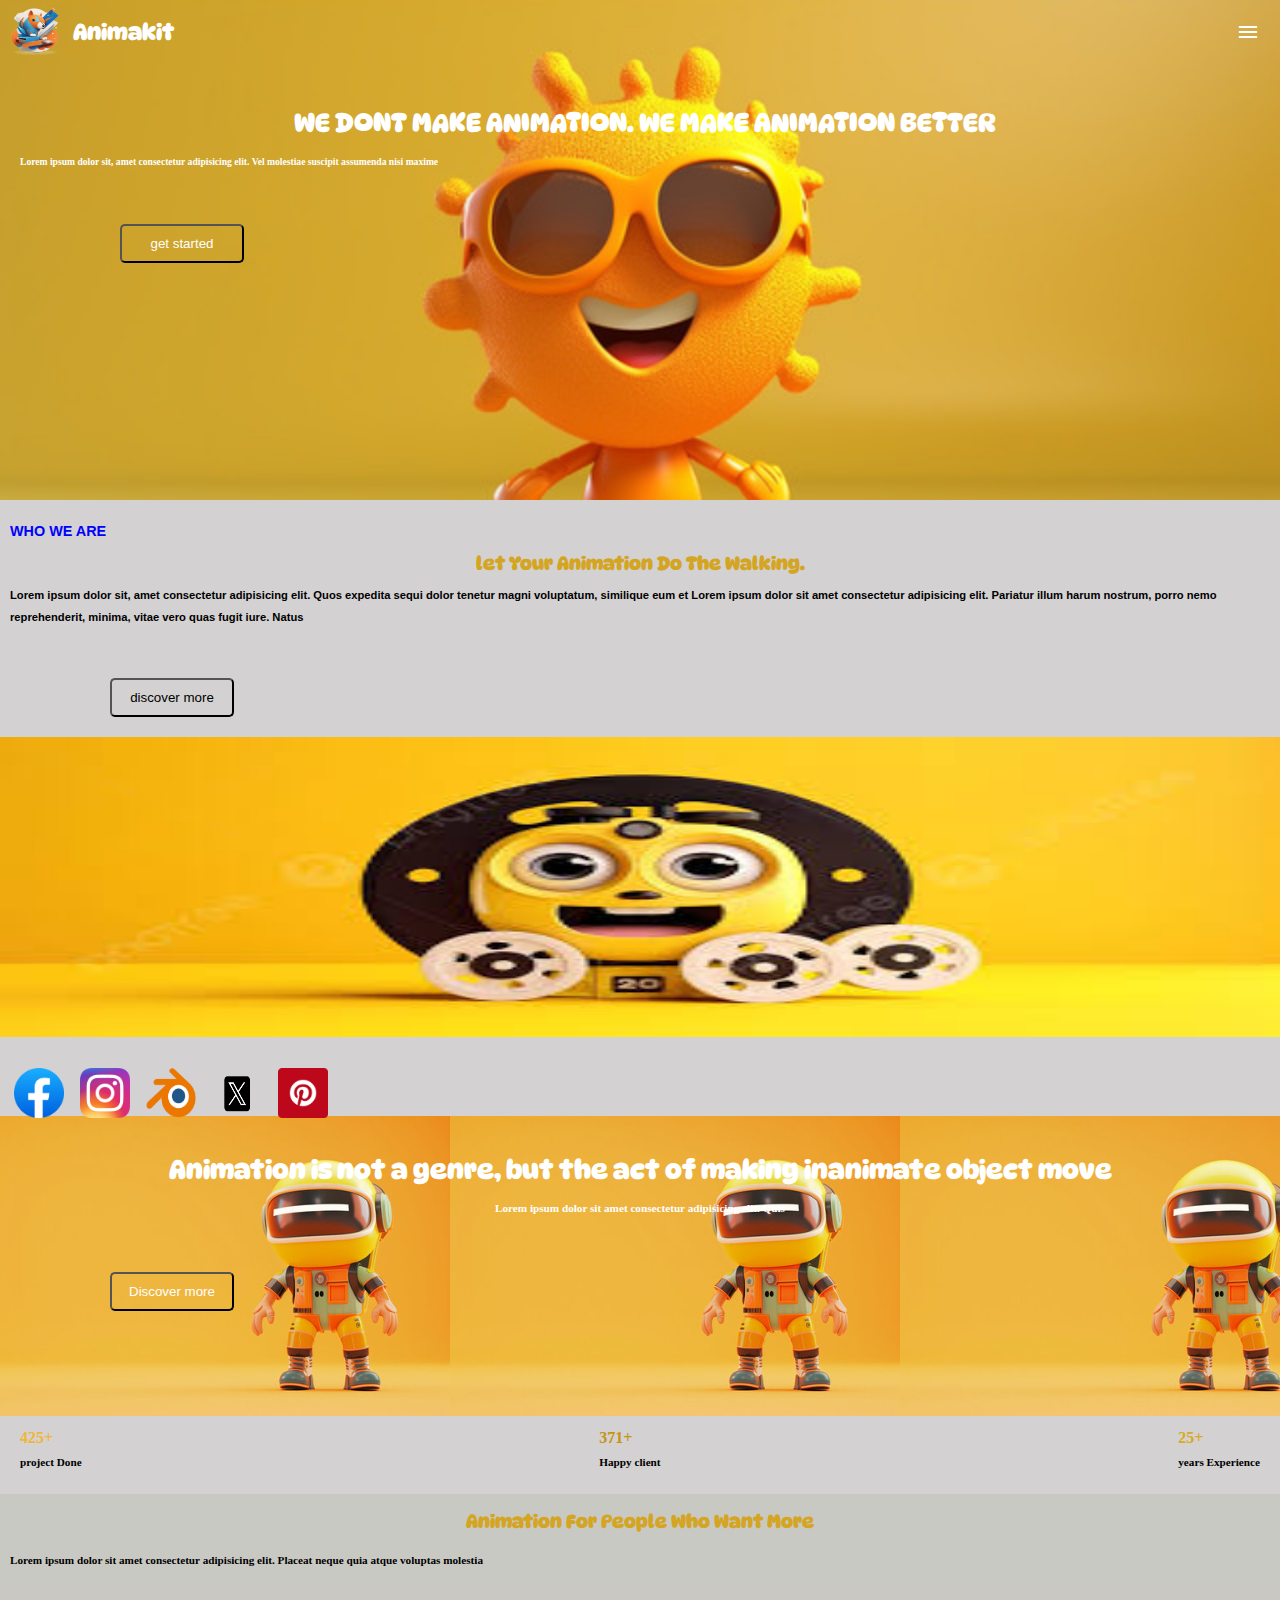
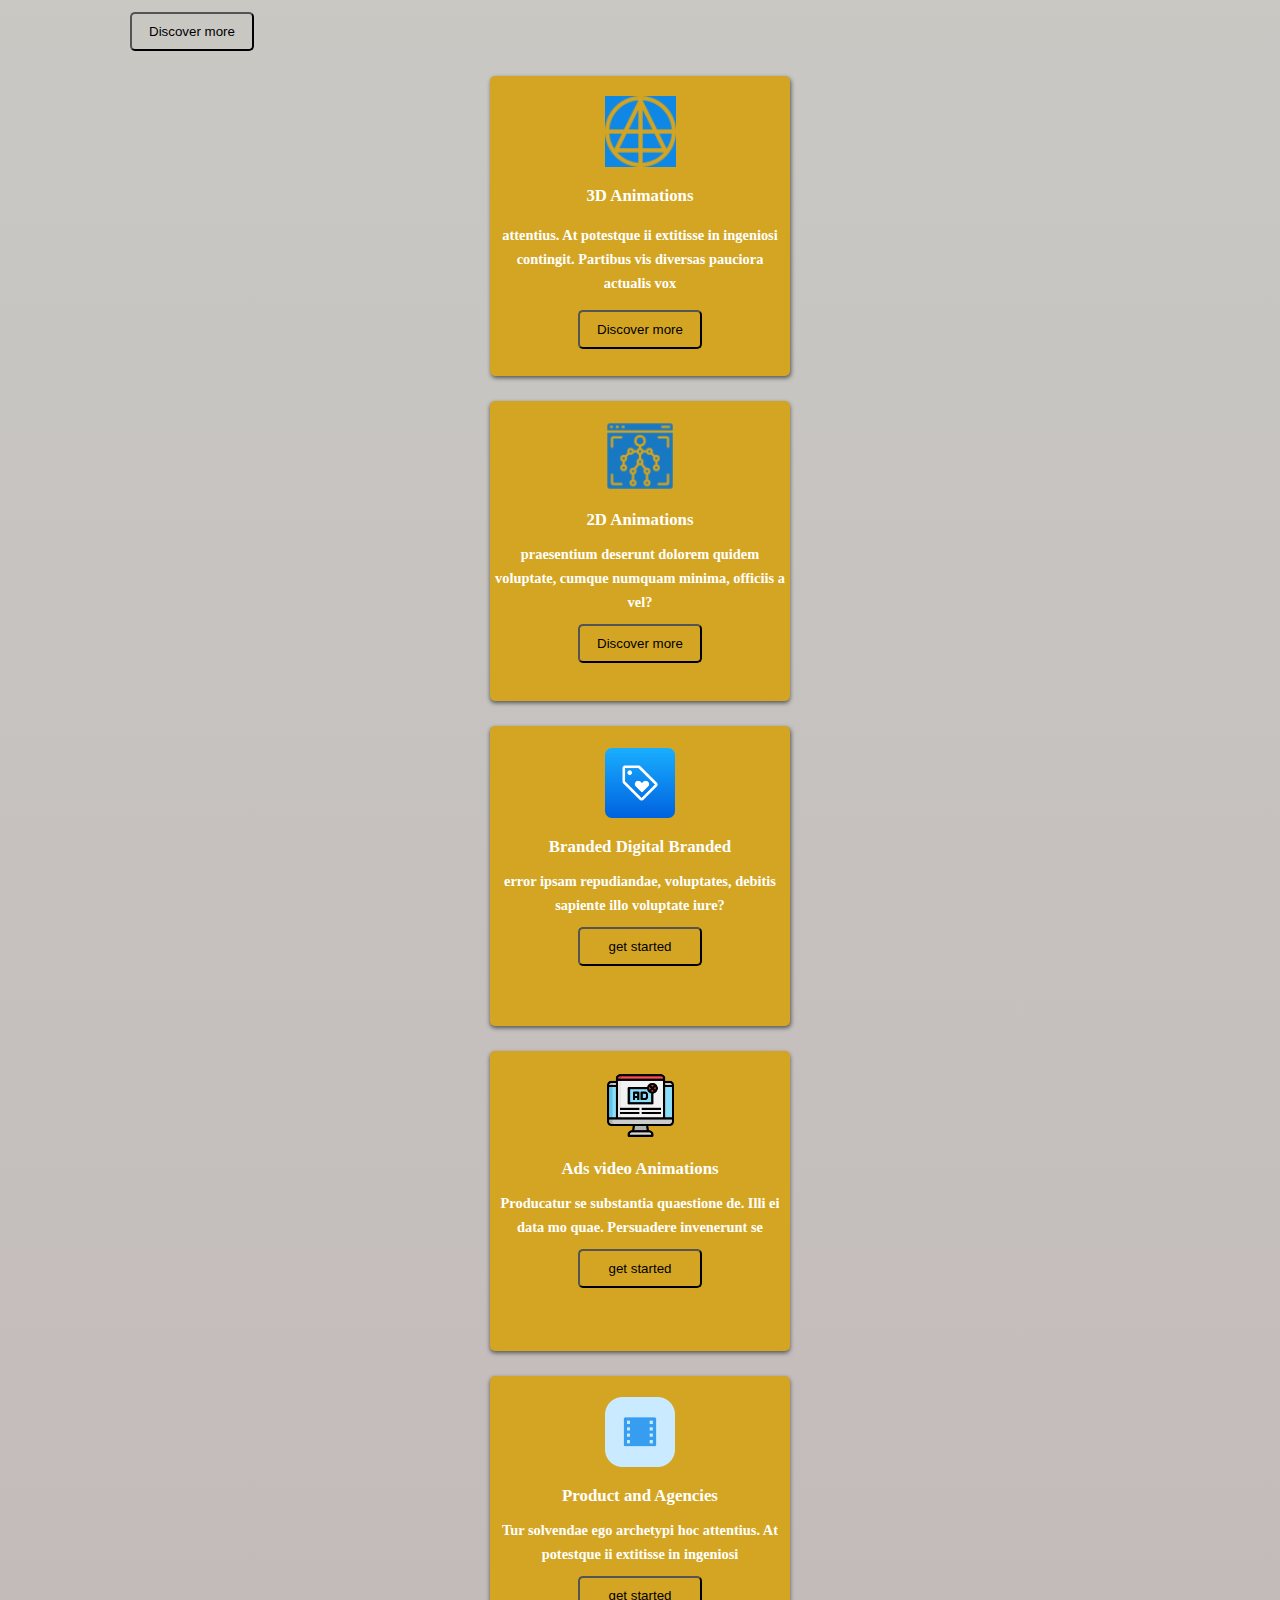
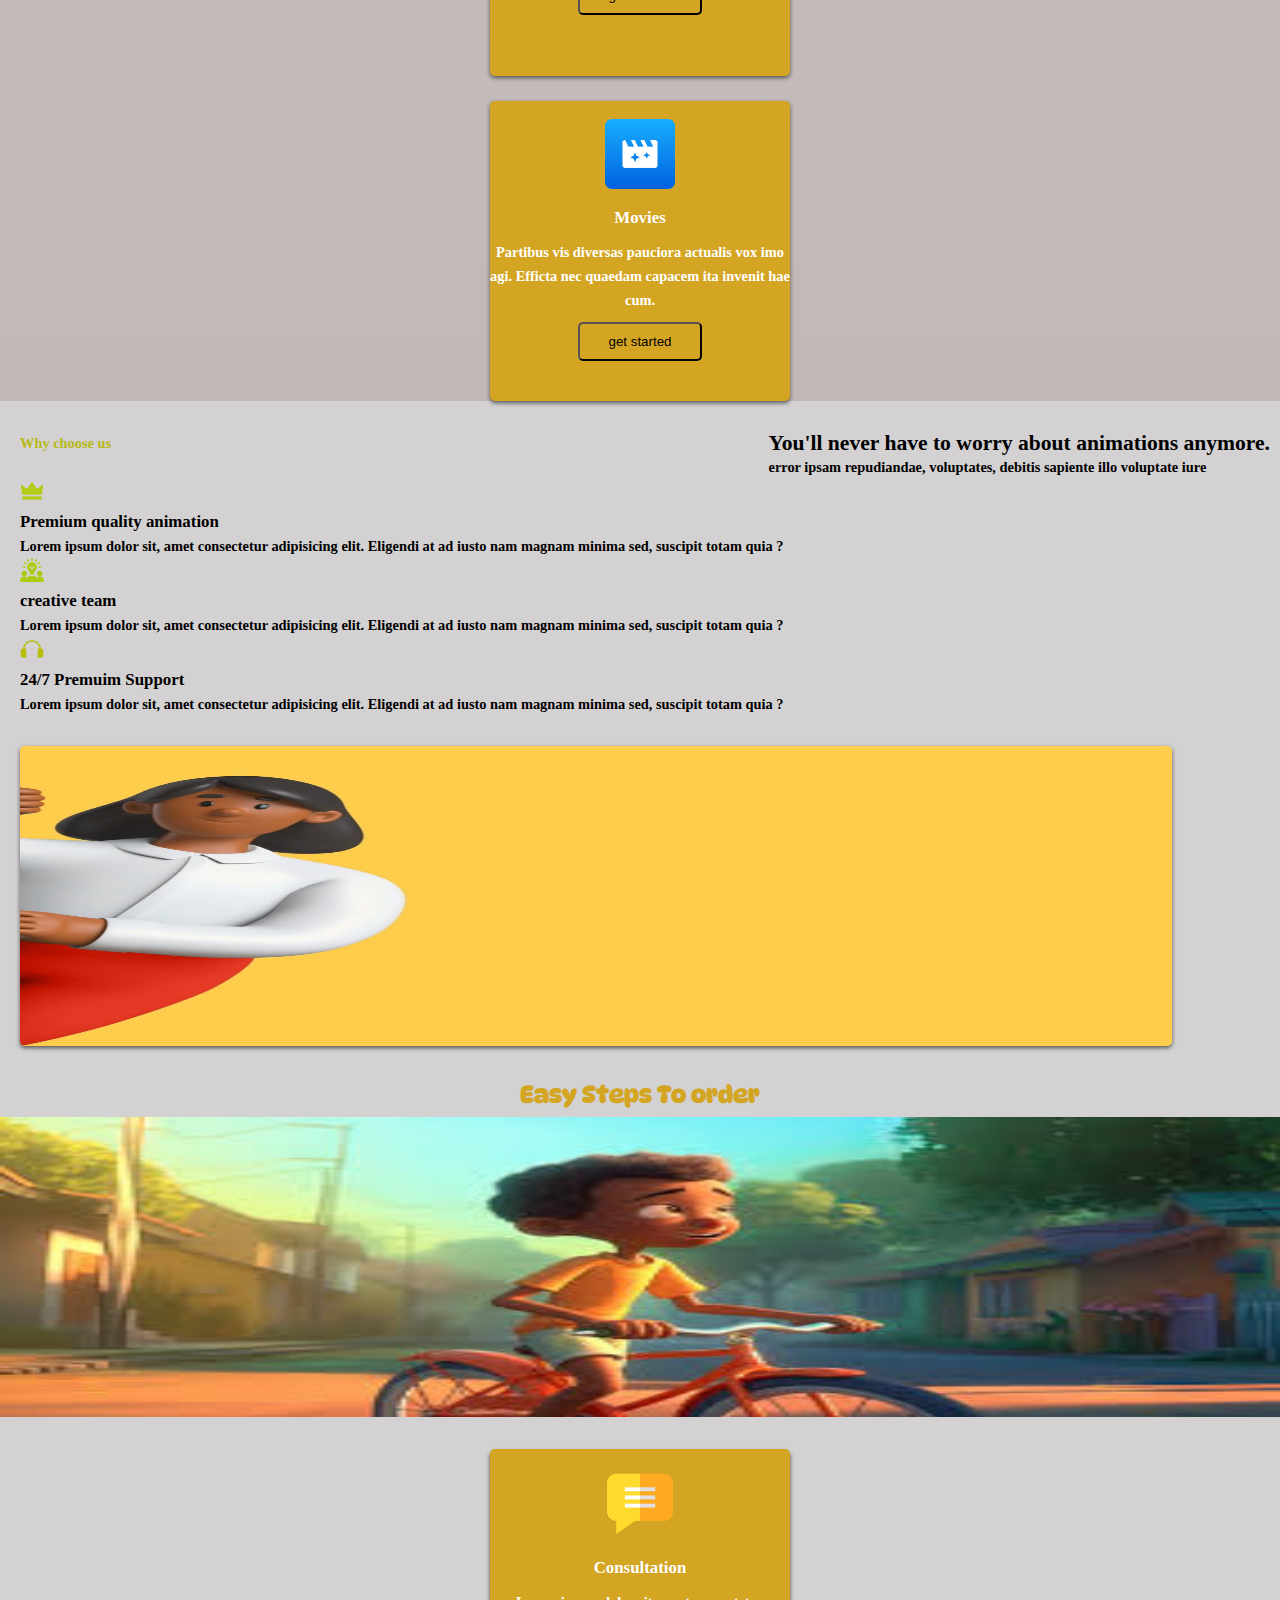
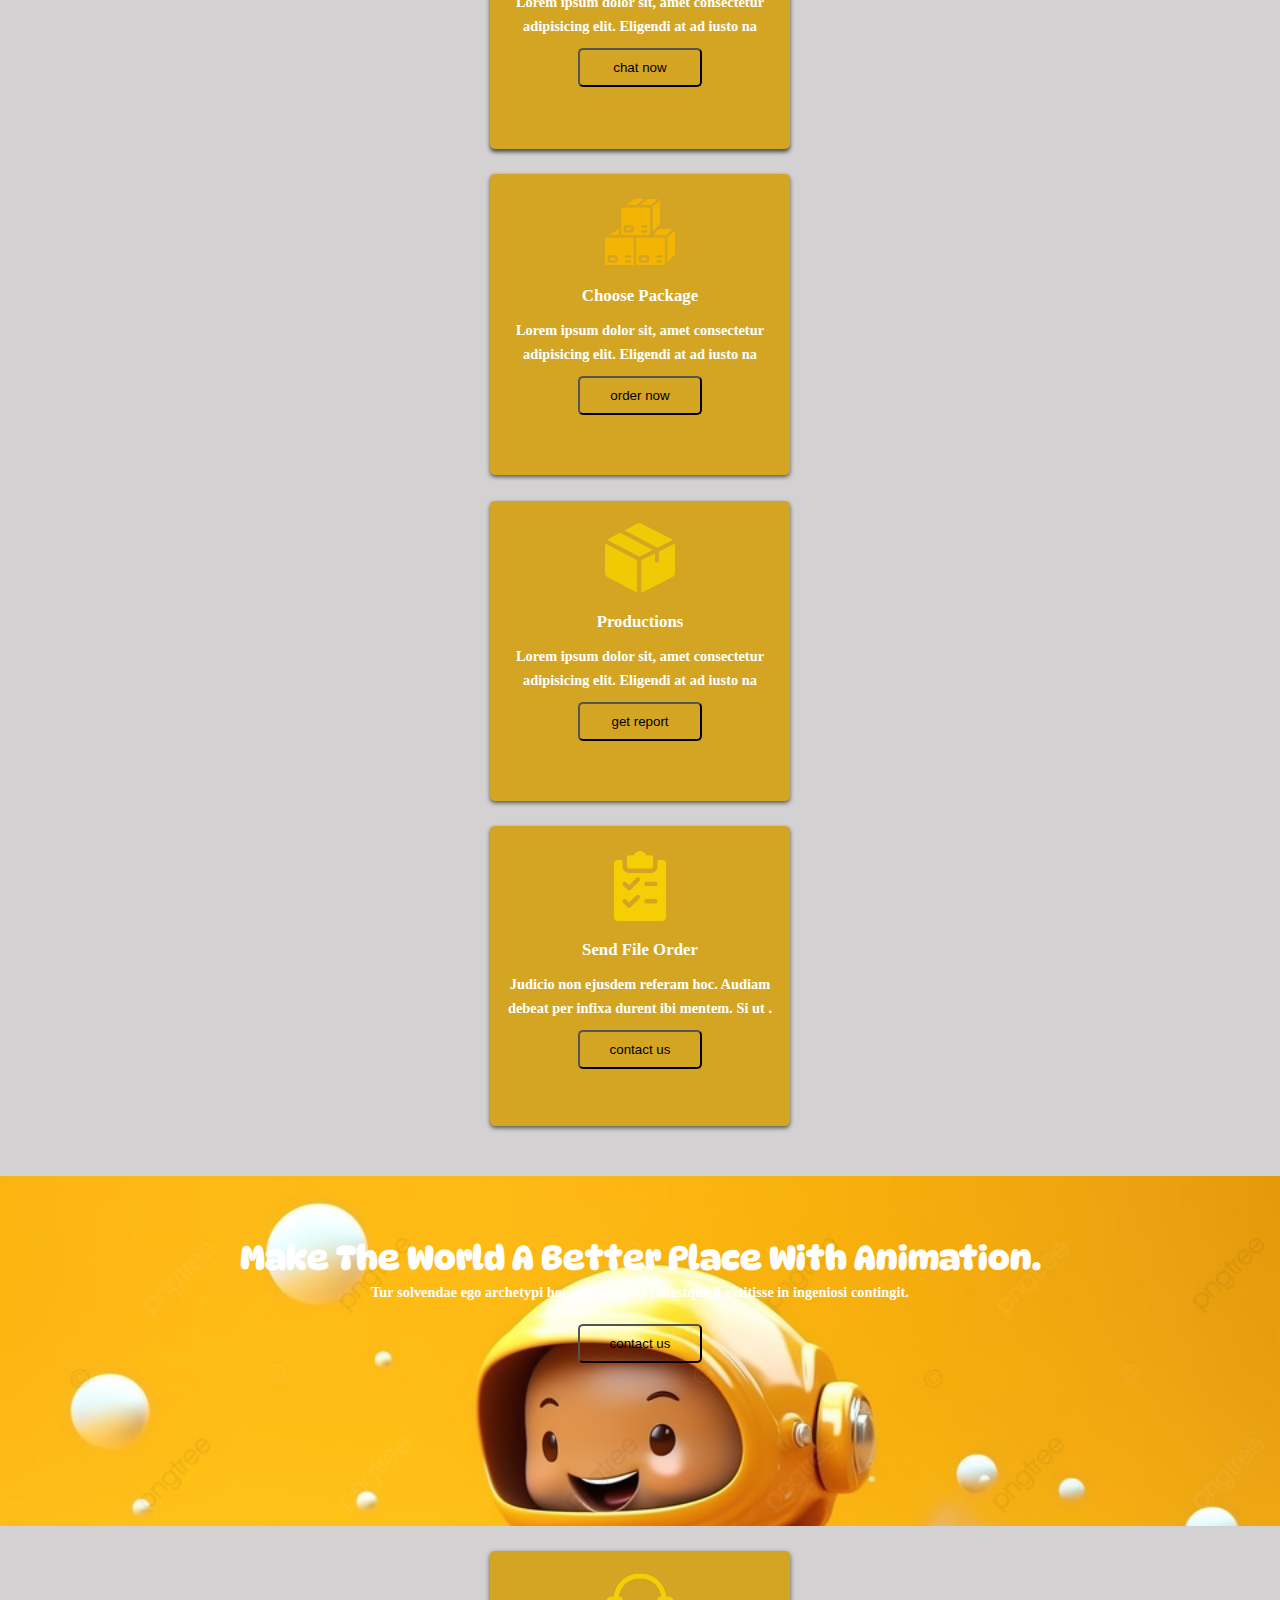
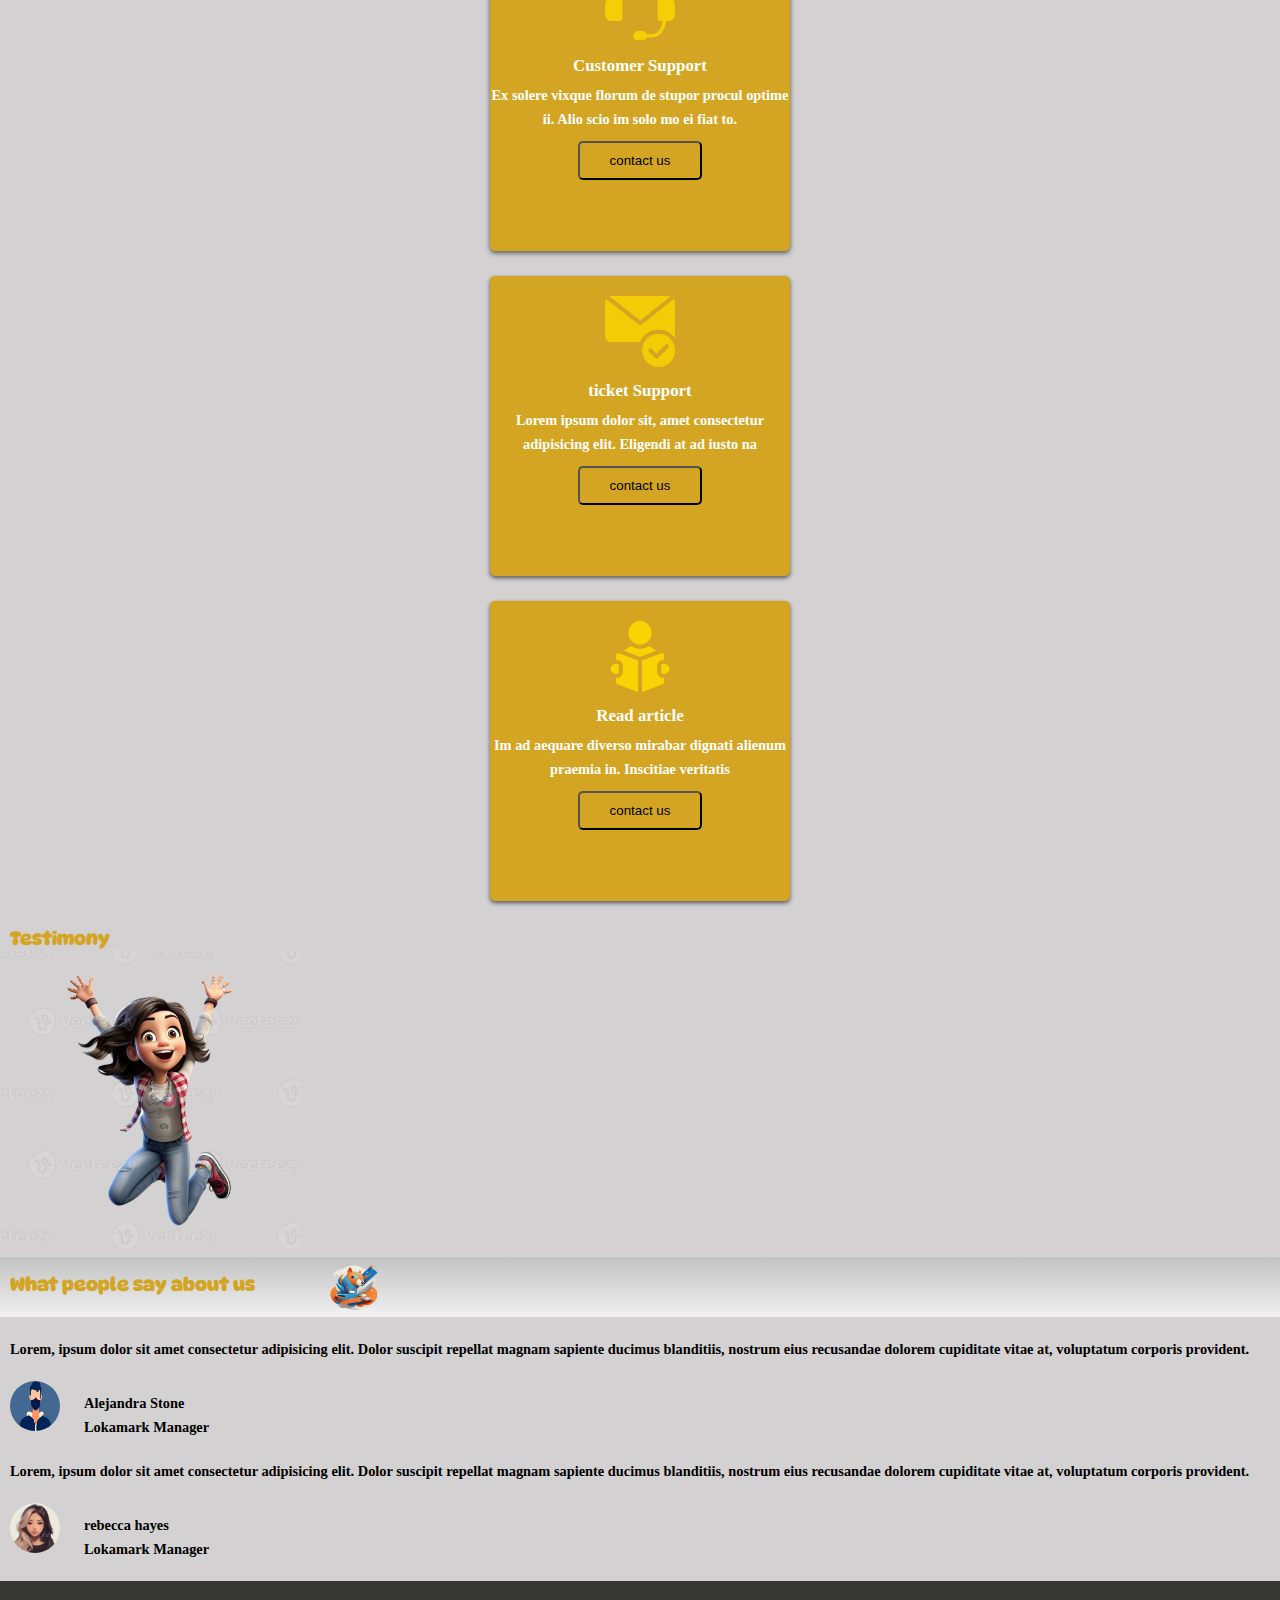
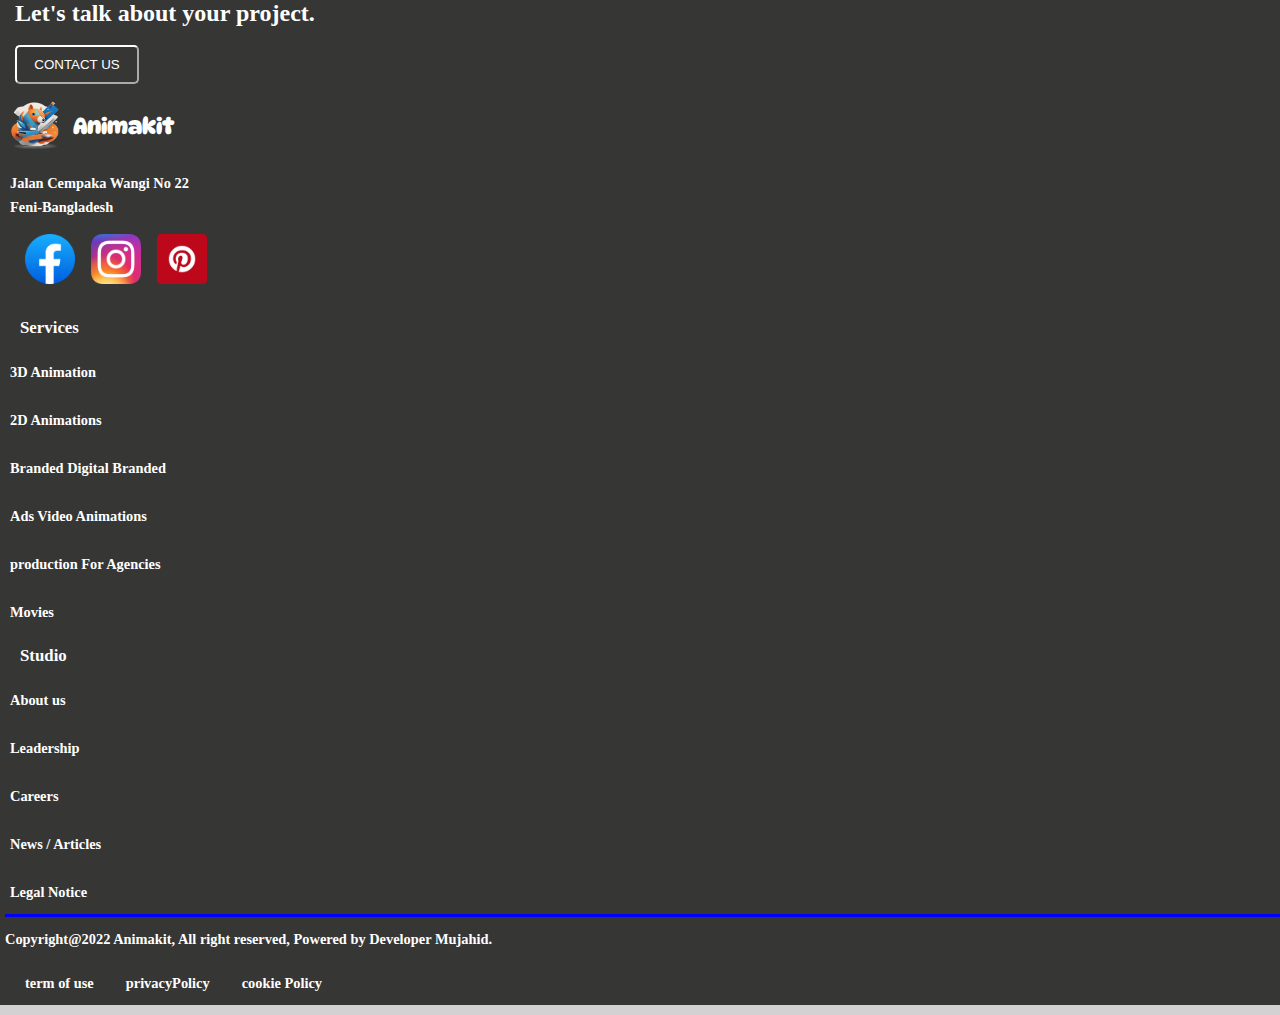
==== commit 57df54bd: "development" ====
--- a/index.html
+++ b/index.html
@@ -30,359 +30,371 @@
         rel="stylesheet">
 </head>
 
-<body>
-    <div class="main-heading">
-        <div class="logo-head">
-            <div class="main-logo"><img src="./images/mainlogo.png" alt="image"></div>
-            <div class="animakit">Animakit</div>
-        </div>
-        <div class="icons">
-            <span class="material-symbols-outlined">
-                menu
-            </span>
-            <span class="material-symbols-outlined">
-            </span>
-        </div>
-        <section class="section-one">
-            <div class="header">
-                <nav>
-                    <div class="home"><a href="home">home</a></div>
-                    <div class="about"><a href="about">about</a></div>
-                    <div class="services"><a href="services">services</a></div>
-                    <div class="pricing"><a href="pricing">pricing</a></div>
-                    <div class="contact"><a href="contact">pricing</a></div>
-                    <div class="portfolio"><a href="portfolio">portfolio</a></div>
-                </nav>
-            </div>
-            <div class="body-one">
-                <div class="heading-one">
-                    <h3>WE DONT MAKE ANIMATION. WE MAKE ANIMATION BETTER</h3>
-                </div>
-                <div class="paragraph-one">
-                    <p>Lorem ipsum dolor sit, amet consectetur adipisicing elit. Vel molestiae suscipit assumenda nisi
-                        maxime</p>
-                </div>
-                <button class="button-one" type="button">get started</button>
-            </div>
+<body><b>
+        <div class="main-heading">
+            <div class="icon-head">
+                <div class="logo-head">
+                    <div class="main-logo"><img src="./images/mainlogo.png" alt="image"></div>
+                    <div class="animakit">Animakit</div>
+                </div>
+                <div class="icons">
+                    <span class="material-symbols-outlined">
+                        menu
+                    </span>
+                </div>
+            </div>
+            <section class="section-one">
+                <div class="header">
+                    <nav>
+                        <div class="home"><a href="home">home</a></div>
+                        <div class="about"><a href="about">about</a></div>
+                        <div class="services"><a href="services">services</a></div>
+                        <div class="pricing"><a href="pricing">pricing</a></div>
+                        <div class="contact"><a href="contact">pricing</a></div>
+                        <div class="portfolio"><a href="portfolio">portfolio</a></div>
+                    </nav>
+                </div>
+                <div class="body-one">
+                    <div class="heading-one">
+                        <h3>WE DONT MAKE ANIMATION. WE MAKE ANIMATION BETTER</h3>
+                    </div>
+                    <div class="paragraph-one">
+                        <p>Lorem ipsum dolor sit, amet consectetur adipisicing elit. Vel molestiae suscipit assumenda
+                            nisi
+                            maxime</p>
+                    </div>
+                    <button class="button-one" type="button">get started</button>
+                </div>
+            </section>
+        </div>
+        <section class="section-two">
+            <div class="body-two">
+                <div style="color: blue;"><b>WHO WE ARE</b></div>
+                <div class="pharagraph-two">
+                    <div class="heading-top">
+                        <h3><b>let Your Animation Do The Walking.</b></h3>
+                    </div>
+                    <p style="font-size: 0.7rem;">Lorem ipsum dolor sit, amet consectetur adipisicing elit. Quos
+                        expedita
+                        sequi dolor tenetur magni
+                        voluptatum, similique eum et Lorem ipsum dolor sit amet consectetur adipisicing elit. Pariatur
+                        illum
+                        harum nostrum, porro nemo reprehenderit, minima, vitae vero quas fugit iure. Natus
+                    </p>
+                </div>
+                <button class="button-two" type="button">discover more</button>
+            </div>
+            <div class="image-one"><img src="./images/image-two.jpg" alt="image"></div>
+            <div class="sponsors"></div>
         </section>
-    </div>
-    <section class="section-two">
-        <div class="body-two">
-            <div style="color: blue;"><b>WHO WE ARE</b></div>
-            <div class="pharagraph-two">
-                <div class="heading-top">
-                    <h3><b>let Your Animation Do The Walking.</b></h3>
-                </div>
-                <p style="font-size: 0.7rem;">Lorem ipsum dolor sit, amet consectetur adipisicing elit. Quos expedita
-                    sequi dolor tenetur magni
-                    voluptatum, similique eum et Lorem ipsum dolor sit amet consectetur adipisicing elit. Pariatur illum
-                    harum nostrum, porro nemo reprehenderit, minima, vitae vero quas fugit iure. Natus
+        <div class="sponsor">
+            <div class="logo-one"><img src="./images/facebook-logo.png" alt="amazon"></div>
+            <div class="logo-two"><img src="./images/Instagram_icon.webp" alt="badan"></div>
+            <div class="logo-three"><img src="./images/Blender_logo.png" alt="blender"></div>
+            <div class="logo-four"><img src="./images/twitter_logo.webp" alt="disney"></div>
+            <div class="logo-five"><img src="./images/pinterest logo.png" alt="facebook"></div>
+        </div>
+        <div class="section-three">
+            <div class="heading-two">
+                <div class="another">
+                    <h3>Animation is not a genre, but the act of making inanimate object move</h3>
+                </div>
+                <div class="pharagraph-four">
+                    <p>Lorem ipsum dolor sit amet consectetur adipisicing elit. Quis
+                    </p>
+                </div>
+                <button class="button-three" type="button">Discover more</button>
+            </div>
+        </div>
+        <div class="section-four">
+            <div class="one">
+                <div class="number-one">425+</div>
+                project Done
+            </div>
+            <div class="one">
+                <div class="number-two">371+</div>
+                Happy client
+            </div>
+            <div class="one">
+                <div class="number-three">25+</div>
+                years Experience
+            </div>
+        </div>
+        <div class="section-five">
+            <div class="heading-three">
+                <h3>Animation For People Who Want More</h3>
+            </div>
+            <div class="paragraph-three">
+                <p>Lorem ipsum dolor sit amet consectetur adipisicing elit. Placeat neque quia atque voluptas molestia
                 </p>
             </div>
-            <button class="button-two" type="button">discover more</button>
-        </div>
-        <div class="image-one"><img src="./images/image-two.jpg" alt="image"></div>
-        <div class="sponsors"></div>
-    </section>
-    <div class="sponsor">
-        <div class="logo-one"><img src="./images/facebook-logo.png" alt="amazon"></div>
-        <div class="logo-two"><img src="./images/Instagram_icon.webp" alt="badan"></div>
-        <div class="logo-three"><img src="./images/Blender_logo.png" alt="blender"></div>
-        <div class="logo-four"><img src="./images/twitter_logo.webp" alt="disney"></div>
-        <div class="logo-five"><img src="./images/pinterest logo.png" alt="facebook"></div>
-    </div>
-    <div class="section-three">
-        <div class="heading-two">
-            <div class="another">
-                <h3>Animation is not a genre, but the act of making inanimate object move</h3>
-            </div>
-            <div class="pharagraph-four">
-                <p>Lorem ipsum dolor sit amet consectetur adipisicing elit. Quis
+            <button class="button-four" type="button">Discover more</button>
+            <div class="three-animation">
+                <div class="icons-one"><img src="./images/geometry.png" alt="icon"></div>
+                <div class="heading-ani">
+                    <h3>3D Animations</h3>
+                </div>
+                <p style="margin:5px;">attentius. At potestque ii extitisse in ingeniosi
+                    contingit. Partibus vis
+                    diversas pauciora actualis vox </p>
+                <button class="button-xi" type="button">Discover more</button>
+            </div>
+            <div class="two-animation">
+                <div class="icons-two"><img src="./images/motion-capture.png" alt="icon"></div>
+                <div class="heading-ani-one">
+                    <h3>2D Animations</h3>
+                </div>
+                <p>
+                    praesentium deserunt dolorem quidem voluptate, cumque numquam minima, officiis a vel?
                 </p>
-            </div>
-            <button class="button-three" type="button">Discover more</button>
-        </div>
-    </div>
-    <div class="section-four">
-        <div class="one">
-            <div class="number-one">425+</div>
-            project Done
-        </div>
-        <div class="one">
-            <div class="number-two">371+</div>
-            Happy client
-        </div>
-        <div class="one">
-            <div class="number-three">25+</div>
-            years Experience
-        </div>
-    </div>
-    <div class="section-five">
-        <div class="heading-three">
-            <h3>Animation For People Who Want More</h3>
-        </div>
-        <div class="paragraph-three">
-            <p>Lorem ipsum dolor sit amet consectetur adipisicing elit. Placeat neque quia atque voluptas molestia</p>
-        </div>
-        <button class="button-four" type="button">Discover more</button>
-        <div class="three-animation">
-            <div class="icons-one"><img src="./images/geometry.png" alt="icon"></div>
-            <div class="heading-ani">
-                <h3>3D Animations</h3>
-            </div>
-            <p style="margin:5px;">Tur solvendae ego archetypi hoc attentius. At potestque ii extitisse in ingeniosi
-                contingit. Partibus vis
-                diversas pauciora actualis vox </p>
-            <button class="button-xi" type="button">Discover more</button>
-        </div>
-        <div class="two-animation">
-            <div class="icons-two"><img src="./images/motion-capture.png" alt="icon"></div>
-            <div class="heading-ani-one">
-                <h3>2D Animations</h3>
-            </div>
-            <p>
-                praesentium deserunt dolorem quidem voluptate, cumque numquam minima, officiis a vel?
-            </p>
-            <button class="button-x" type="button">Discover more</button>
-        </div>
-        <div class="branded">
-            <div class="icon-three"><img src="./images/banded.png" alt="icon"></div>
-            <div class="heading-ani-two">
-                <h3>Branded Digital Branded</h3>
-            </div>
-            <p> error ipsam repudiandae, voluptates, debitis sapiente illo voluptate iure?</p>
-            <button class="button-xl" type="button">get started</button>
-        </div>
-        <div class="ads-video">
-            <div class="icon-four"><img src="./images/ads video.png" alt="icon"></div>
-            <div class="heading-ani-three">
-                <h3>Ads video Animations</h3>
-            </div>
-            <p>Producatur se substantia quaestione de. Illi ei data mo quae. Persuadere invenerunt se </p>
-            <button class="button-xxl" type="button">get started</button>
-        </div>
-        <div class="production">
-            <div class="icon-five"><img src="./images/filme.png" alt="icons"></div>
-            <div class="heading-ani-four">
-                <h3>Product and Agencies</h3>
-            </div>
-            <p> Tur solvendae ego archetypi hoc attentius. At potestque ii extitisse in ingeniosi</p>
-            <button class="button-xxs" type="button">get started</button>
-        </div>
-        <div class="movies">
-            <div class="icon-six"><img src="./images/movie.png" alt="icon"></div>
-            <div class="heading-ani-five">
-                <h3>Movies</h3>
-            </div>
-            <p> Partibus vis diversas pauciora actualis vox imo agi. Efficta nec quaedam capacem ita invenit hae cum.
-            </p>
-            <button class="button-xs" type="button">get started</button>
-        </div>
-    </div>
-    <div class="section-six">
-        <div class="you-will">
-            <div class="other-icons">
-                <div class="icon-head">
-                    <div class="why" style="color: #b7b918;">Why choose us</div>
-                    <div class="icon-heading">
-                        <h2>You'll never have to worry about animations anymore.</h2>
-                        <p>error ipsam repudiandae, voluptates, debitis sapiente illo voluptate iure</p>
-                    </div>
-                </div>
-                <div class="premuim-icon">
-                    <div class="premuim"><img src="./images/premium-quality yellow.png" alt="icons"></div>
-                    <div class="premium-head">
-                        <h3>Premium quality animation</h3>
-                        <p>Lorem ipsum dolor sit, amet consectetur adipisicing elit. Eligendi at ad iusto nam magnam
-                            minima sed, suscipit totam quia ?</p>
-                    </div>
-                </div>
-                <div class="creative-icon">
-                    <div class="creative"><img src="./images/creative-team yellow.png" alt="icons"></div>
-                    <div class="creative-head">
-                        <h3>creative team</h3>
-                        <p>Lorem ipsum dolor sit, amet consectetur adipisicing elit. Eligendi at ad iusto nam magnam
-                            minima sed, suscipit totam quia ?</p>
-                    </div>
-                </div>
-                <div class="headset-icon">
-                    <div class="headset"><img src="./images/headphone yellow.png" alt="icons"></div>
-                    <div class="headset-head">
-                        <h3>24/7 Premuim Support</h3>
-                        <p>Lorem ipsum dolor sit, amet consectetur adipisicing elit. Eligendi at ad iusto nam magnam
-                            minima sed, suscipit totam quia ?</p>
-                    </div>
-                </div>
-            </div>
-            <div class="whatt"><img src="./images/image-three.jpg" alt="image"></div>
-        </div>
-    </div>
-    <div class="easy-steps">
-        <div class="easy-step-header">
-            <h2>Easy Steps To order</h2>
-        </div>
-        <div class="image-five"><img src="./images/image-four.jpg" alt="image"></div>
-        <div class="easy-step-head">
-            <div class="easysteps-boxes">
-                <div class="consultation">
-                    <div class="consultation-icon"><img src="./images/comment.png" alt="image"></div>
-                    <div class="consultation-body">
-                        <h3 style="margin: 10px;">Consultation</h3>
-                        <p>Lorem ipsum dolor sit, amet consectetur adipisicing elit. Eligendi at ad iusto na</p>
-                        <button class="button-wan" type="button">chat now</button>
-                    </div>
-                </div>
-                <div class="package">
-                    <div class="package-icon"><img src="./images/boxes.png" alt="image"></div>
-                    <div class="package-body">
-                        <h3 style="margin: 10px;"> Choose Package</h3>
-                        <p>Lorem ipsum dolor sit, amet consectetur adipisicing elit. Eligendi at ad iusto na</p>
-                        <button class="button-wan" type="button">order now </button>
-                    </div>
-                </div>
-                <div class="productions">
-                    <div class="productions-icon"><img src="./images/package.png" alt="image"></div>
-                    <div class="productions-body">
-                        <h3 style="margin: 10px;">Productions</h3>
-                        <p>Lorem ipsum dolor sit, amet consectetur adipisicing elit. Eligendi at ad iusto na</p>
-                        <button class="button-wan" type="button">get report</button>
-                    </div>
-                </div>
-                <div class="file">
-                    <div class="file-icon"><img src="./images/shopping-list.png" alt="image"></div>
-                    <div class="file-body">
-                        <h3 style="margin: 10px;">Send File Order</h3>
-                        <p>Judicio non ejusdem referam hoc. Audiam debeat per infixa durent ibi mentem. Si ut . </p>
-                        <button class="button-wan" type="button">contact us</button>
-                    </div>
-                </div>
-            </div>
-        </div>
-    </div>
-    <div class="make-world">
-        <div class="makeworld-heading">
-            <h2>Make The World A Better Place With Animation.</h2>
-        </div>
-        <p>Tur solvendae ego archetypi hoc attentius. At potestque ii extitisse in ingeniosi contingit. </p>
-        <button class="button-mms" type="button">contact us</button>
-    </div>
-    <div class="other-boxes">
-        <div class="customer">
-            <div class="customer-icon"><img src="./images/customer-service-headset (1).png" alt="image"></div>
-            <div class="customer-body">
-                <h3 style="margin: 5px;">Customer Support</h3>
-                <p> Ex solere vixque florum de stupor procul optime ii. Alio scio im solo mo ei fiat to.</p>
-                <button class="button" type="button">contact us</button>
-            </div>
-        </div>
-        <div class="ticket">
-            <div class="ticket-icon">
-                <img src="./images/mail.png" alt="image">
-            </div>
-            <div class="ticket-body">
-                <h3 style="margin: 5px;">ticket Support</h3>
-                <p>Lorem ipsum dolor sit, amet consectetur adipisicing elit. Eligendi at ad iusto na</p>
-                <button class="button" type="button">contact us</button>
-            </div>
-        </div>
-        <div class="article">
-            <div class="article-icon"><img src="./images/reading-book (1).png" alt="image"></div>
-            <div class="article-body">
-                <h3 style="margin: 5px;">Read article</h3>
-                <p>Im ad aequare diverso mirabar dignati alienum praemia in. Inscitiae veritatis</p>
-                <button class="button" type="button">contact us</button>
-            </div>
-        </div>
-        <div class="testimony">
-            <h3>Testimony</h3>
-        </div>
-        <div class="image-six">
-            <img src="./images/image -.webp" alt="image">
-            <div class="about-us">
-                <div class="aboutus-header">
-                    <h3 style="margin-top:15px;">What people say about us</h3>
-                </div>
-                <img src="./images/mainlogo.png" alt="image">
-            </div>
-        </div>
-        <div class="says">
-            <div class="say-one">
-                <p>Lorem, ipsum dolor sit amet consectetur adipisicing elit. Dolor suscipit repellat magnam sapiente
-                    ducimus blanditiis, nostrum
-                    eius recusandae dolorem cupiditate vitae at, voluptatum corporis provident.</p>
-                <div class="profile-one">
-                    <div class="profile-pic"><img src="./images/profile-one.jpg" alt="profile"></div>
-                    <div class="profile-id">
-                        <h4>Alejandra Stone</h4>
-                        <p>Lokamark Manager</p>
-                    </div>
-                </div>
-            </div>
-            <div class="say-two">
-                <p>Lorem, ipsum dolor sit amet consectetur adipisicing elit. Dolor suscipit repellat magnam sapiente
-                    ducimus blanditiis, nostrum
-                    eius recusandae dolorem cupiditate vitae at, voluptatum corporis provident.</p>
-                <div class="profile-two">
-                    <div class="profile-pic"><img src="./images/profile-two.webp" alt="profile"></div>
-                    <div class="profile-id-two">
-                        <h4>rebecca hayes</h4>
-                        <p>Lokamark Manager</p>
-                    </div>
-                </div>
-            </div>
-        </div>
-    </div>
-    <div class="foooter">
-        <div class="let-talk">
-            <div class="talk-hd"><h2>Let's talk about your project.</h2></div>
-            <button class="footer-button" type="button">CONTACT US</button>
-        </div>
-        <div class="footer-un">
-            <div class="logo">
-                <div class="logo-image"><img src="./images/mainlogo.png" alt="logo"></div>
-                <div class="logo-name">Animakit</div>
-            </div>
-            <div class="email-in">
-                <div class="email-name">Jalan Cempaka Wangi No 22<br>
-                    Feni-Bangladesh
-                    <div class="email-icons">
-                        <div class="facebook-logo"><img src="./images/facebook-logo.png" alt="logo"></div>
-                        <div class="instagram-logo"><img src="./images/Instagram_icon.webp" alt="logo"></div>
-                        <div class="pinterest"><img src="./images/pinterest logo.png" alt="logo"></div>
-                    </div>
-                </div>
-            </div>
-        </div>
-        <div class="services-studio">
-            <div class="services">
-                <div class="service-head"><h3>Services</h3></div>
-                3D Animation<br><br>
-                2D Animations<br><br>
-                Branded Digital Branded<br><br>
-                Ads Video Animations<br><br>
-                production For Agencies<br><br>
-                Movies
-            </div>
-            <div class="studio">
-                <div class="studio-head"><h3>Studio</h3></div>
-                About us<br><br>
-                Leadership<br><br>
-                Careers<br><br>
-                News / Articles<br><br>
-                Legal Notice
-            </div>
-        </div>
-        <div class="copyright">
-            <div class="the-copyright">
-                Copyright@2022 Animakit, All right reserved, Powered by Developer Mujahid.
-            </div>
-            <div class="terms">
-                <div>term of use</div>
-                <div>privacyPolicy</div>
-                <div>cookie Policy</div>
-            </div>
-        </div>
-    </div>
+                <button class="button-x" type="button">Discover more</button>
+            </div>
+            <div class="branded">
+                <div class="icon-three"><img src="./images/banded.png" alt="icon"></div>
+                <div class="heading-ani-two">
+                    <h3>Branded Digital Branded</h3>
+                </div>
+                <p> error ipsam repudiandae, voluptates, debitis sapiente illo voluptate iure?</p>
+                <button class="button-xl" type="button">get started</button>
+            </div>
+            <div class="ads-video">
+                <div class="icon-four"><img src="./images/ads video.png" alt="icon"></div>
+                <div class="heading-ani-three">
+                    <h3>Ads video Animations</h3>
+                </div>
+                <p>Producatur se substantia quaestione de. Illi ei data mo quae. Persuadere invenerunt se </p>
+                <button class="button-xxl" type="button">get started</button>
+            </div>
+            <div class="production">
+                <div class="icon-five"><img src="./images/filme.png" alt="icons"></div>
+                <div class="heading-ani-four">
+                    <h3>Product and Agencies</h3>
+                </div>
+                <p> Tur solvendae ego archetypi hoc attentius. At potestque ii extitisse in ingeniosi</p>
+                <button class="button-xxs" type="button">get started</button>
+            </div>
+            <div class="movies">
+                <div class="icon-six"><img src="./images/movie.png" alt="icon"></div>
+                <div class="heading-ani-five">
+                    <h3>Movies</h3>
+                </div>
+                <p> Partibus vis diversas pauciora actualis vox imo agi. Efficta nec quaedam capacem ita invenit hae
+                    cum.
+                </p>
+                <button class="button-xs" type="button">get started</button>
+            </div>
+        </div>
+        <div class="section-six">
+            <div class="you-will">
+                <div class="other-icons">
+                    <div class="icon-head">
+                        <div class="why" style="color: #b7b918;">Why choose us</div>
+                        <div class="icon-heading">
+                            <h2>You'll never have to worry about animations anymore.</h2>
+                            <p>error ipsam repudiandae, voluptates, debitis sapiente illo voluptate iure</p>
+                        </div>
+                    </div>
+                    <div class="premuim-icon">
+                        <div class="premuim"><img src="./images/premium-quality yellow.png" alt="icons"></div>
+                        <div class="premium-head">
+                            <h3>Premium quality animation</h3>
+                            <p>Lorem ipsum dolor sit, amet consectetur adipisicing elit. Eligendi at ad iusto nam magnam
+                                minima sed, suscipit totam quia ?</p>
+                        </div>
+                    </div>
+                    <div class="creative-icon">
+                        <div class="creative"><img src="./images/creative-team yellow.png" alt="icons"></div>
+                        <div class="creative-head">
+                            <h3>creative team</h3>
+                            <p>Lorem ipsum dolor sit, amet consectetur adipisicing elit. Eligendi at ad iusto nam magnam
+                                minima sed, suscipit totam quia ?</p>
+                        </div>
+                    </div>
+                    <div class="headset-icon">
+                        <div class="headset"><img src="./images/headphone yellow.png" alt="icons"></div>
+                        <div class="headset-head">
+                            <h3>24/7 Premuim Support</h3>
+                            <p>Lorem ipsum dolor sit, amet consectetur adipisicing elit. Eligendi at ad iusto nam magnam
+                                minima sed, suscipit totam quia ?</p>
+                        </div>
+                    </div>
+                </div>
+                <div class="whatt"><img src="./images/image-three.jpg" alt="image"></div>
+            </div>
+        </div>
+        <div class="easy-steps">
+            <div class="easy-step-header">
+                <h2>Easy Steps To order</h2>
+            </div>
+            <div class="image-five"><img src="./images/image-four.jpg" alt="image"></div>
+            <div class="easy-step-head">
+                <div class="easysteps-boxes">
+                    <div class="consultation">
+                        <div class="consultation-icon"><img src="./images/comment.png" alt="image"></div>
+                        <div class="consultation-body">
+                            <h3 style="margin: 10px;">Consultation</h3>
+                            <p>Lorem ipsum dolor sit, amet consectetur adipisicing elit. Eligendi at ad iusto na</p>
+                            <button class="button-wan" type="button">chat now</button>
+                        </div>
+                    </div>
+                    <div class="package">
+                        <div class="package-icon"><img src="./images/boxes.png" alt="image"></div>
+                        <div class="package-body">
+                            <h3 style="margin: 10px;"> Choose Package</h3>
+                            <p>Lorem ipsum dolor sit, amet consectetur adipisicing elit. Eligendi at ad iusto na</p>
+                            <button class="button-wan" type="button">order now </button>
+                        </div>
+                    </div>
+                    <div class="productions">
+                        <div class="productions-icon"><img src="./images/package.png" alt="image"></div>
+                        <div class="productions-body">
+                            <h3 style="margin: 10px;">Productions</h3>
+                            <p>Lorem ipsum dolor sit, amet consectetur adipisicing elit. Eligendi at ad iusto na</p>
+                            <button class="button-wan" type="button">get report</button>
+                        </div>
+                    </div>
+                    <div class="file">
+                        <div class="file-icon"><img src="./images/shopping-list.png" alt="image"></div>
+                        <div class="file-body">
+                            <h3 style="margin: 10px;">Send File Order</h3>
+                            <p>Judicio non ejusdem referam hoc. Audiam debeat per infixa durent ibi mentem. Si ut . </p>
+                            <button class="button-wan" type="button">contact us</button>
+                        </div>
+                    </div>
+                </div>
+            </div>
+        </div>
+        <div class="make-world">
+            <div class="makeworld-heading">
+                <h2>Make The World A Better Place With Animation.</h2>
+            </div>
+            <p>Tur solvendae ego archetypi hoc attentius. At potestque ii extitisse in ingeniosi contingit. </p>
+            <button class="button-mms" type="button">contact us</button>
+        </div>
+        <div class="other-boxes">
+            <div class="customer">
+                <div class="customer-icon"><img src="./images/customer-service-headset (1).png" alt="image"></div>
+                <div class="customer-body">
+                    <h3 style="margin: 5px;">Customer Support</h3>
+                    <p> Ex solere vixque florum de stupor procul optime ii. Alio scio im solo mo ei fiat to.</p>
+                    <button class="button" type="button">contact us</button>
+                </div>
+            </div>
+            <div class="ticket">
+                <div class="ticket-icon">
+                    <img src="./images/mail.png" alt="image">
+                </div>
+                <div class="ticket-body">
+                    <h3 style="margin: 5px;">ticket Support</h3>
+                    <p>Lorem ipsum dolor sit, amet consectetur adipisicing elit. Eligendi at ad iusto na</p>
+                    <button class="button" type="button">contact us</button>
+                </div>
+            </div>
+            <div class="article">
+                <div class="article-icon"><img src="./images/reading-book (1).png" alt="image"></div>
+                <div class="article-body">
+                    <h3 style="margin: 5px;">Read article</h3>
+                    <p>Im ad aequare diverso mirabar dignati alienum praemia in. Inscitiae veritatis</p>
+                    <button class="button" type="button">contact us</button>
+                </div>
+            </div>
+            <div class="testimony">
+                <h3>Testimony</h3>
+            </div>
+            <div class="image-six">
+                <img src="./images/image -.webp" alt="image">
+                <div class="about-us">
+                    <div class="aboutus-header">
+                        <h3 style="margin-top:15px;">What people say about us</h3>
+                    </div>
+                    <img src="./images/mainlogo.png" alt="image">
+                </div>
+            </div>
+            <div class="says">
+                <div class="say-one">
+                    <p>Lorem, ipsum dolor sit amet consectetur adipisicing elit. Dolor suscipit repellat magnam sapiente
+                        ducimus blanditiis, nostrum
+                        eius recusandae dolorem cupiditate vitae at, voluptatum corporis provident.</p>
+                    <div class="profile-one">
+                        <div class="profile-pic"><img src="./images/profile-one.jpg" alt="profile"></div>
+                        <div class="profile-id">
+                            <h4>Alejandra Stone</h4>
+                            <p>Lokamark Manager</p>
+                        </div>
+                    </div>
+                </div>
+                <div class="say-two">
+                    <p>Lorem, ipsum dolor sit amet consectetur adipisicing elit. Dolor suscipit repellat magnam sapiente
+                        ducimus blanditiis, nostrum
+                        eius recusandae dolorem cupiditate vitae at, voluptatum corporis provident.</p>
+                    <div class="profile-two">
+                        <div class="profile-pic"><img src="./images/profile-two.webp" alt="profile"></div>
+                        <div class="profile-id-two">
+                            <h4>rebecca hayes</h4>
+                            <p>Lokamark Manager</p>
+                        </div>
+                    </div>
+                </div>
+            </div>
+        </div>
+        <div class="foooter">
+            <div class="let-talk">
+                <div class="talk-hd">
+                    <h2>Let's talk about your project.</h2>
+                </div>
+                <button class="footer-button" type="button">CONTACT US</button>
+            </div>
+            <div class="footer-un">
+                <div class="logo">
+                    <div class="logo-image"><img src="./images/mainlogo.png" alt="logo"></div>
+                    <div class="logo-name">Animakit</div>
+                </div>
+                <div class="email-in">
+                    <div class="email-name">Jalan Cempaka Wangi No 22<br>
+                        Feni-Bangladesh
+                        <div class="email-icons">
+                            <div class="facebook-logo"><img src="./images/facebook-logo.png" alt="logo"></div>
+                            <div class="instagram-logo"><img src="./images/Instagram_icon.webp" alt="logo"></div>
+                            <div class="pinterest"><img src="./images/pinterest logo.png" alt="logo"></div>
+                        </div>
+                    </div>
+                </div>
+            </div>
+            <div class="services-studio">
+                <div class="services">
+                    <div class="service-head">
+                        <h3>Services</h3>
+                    </div>
+                    3D Animation<br><br>
+                    2D Animations<br><br>
+                    Branded Digital Branded<br><br>
+                    Ads Video Animations<br><br>
+                    production For Agencies<br><br>
+                    Movies
+                </div>
+                <div class="studio">
+                    <div class="studio-head">
+                        <h3>Studio</h3>
+                    </div>
+                    About us<br><br>
+                    Leadership<br><br>
+                    Careers<br><br>
+                    News / Articles<br><br>
+                    Legal Notice
+                </div>
+            </div>
+            <div class="copyright">
+                <div class="the-copyright">
+                    Copyright@2022 Animakit, All right reserved, Powered by Developer Mujahid.
+                </div>
+                <div class="terms">
+                    <div>term of use</div>
+                    <div>privacyPolicy</div>
+                    <div>cookie Policy</div>
+                </div>
+            </div>
+        </div>
+    </b>
 </body>
 
 </html>--- a/styles/index.css
+++ b/styles/index.css
@@ -1,6 +1,7 @@
 * {
   margin: 0;
   padding: 0;
+  box-sizing: border-box;
 }
 
 .logo-head,
@@ -15,7 +16,17 @@
   height: 60px;
 }
 
+.icon-head {
+  display: flex;
+  justify-content: space-between;
+}
+
 .icons {
+  margin: 10px;
+  padding: 10px;
+}
+
+/*.icons {
   display: flex;
   justify-content: space-between;
   height: 15px;
@@ -24,7 +35,7 @@
   box-shadow: 0 10px 30px #555;
   margin: 10px;
   padding: 15px;
-}
+}*/
 
 .animakit,
 .logo-name {
@@ -40,7 +51,7 @@
 
 nav {
   padding: 10px;
-  display: flex;
+  display: none;
   gap: 1rem;
   text-decoration: none;
   align-items: center;
@@ -58,14 +69,18 @@
 }
 
 body {
-  font-size: 0.7rem;
+  font-size: 0.9rem;
+  background-color: #d3d1d1;
+  line-height: 24px;
 }
 
 .main-heading {
-  background-image: url("../images/backgroud-three.jpg"), linear-gradient(#f5f4f4, #ebe1e1);
+  background-image: url("../images/backgroud-three.jpg"), linear-gradient(#615c5c, #9b9797);
   background-size: cover;
   height: 500px;
   color: white;
+  opacity: 0.2rem;
+  
 }
 
 .body-one {
@@ -83,7 +98,7 @@
   font-optical-sizing: auto;
   font-weight: 900;
   font-style: normal;
-  font-variation-settings:"wdth" 100;
+  font-variation-settings: "wdth" 100;
   font-size: 1.4rem;
   text-align: center;
 }
@@ -124,7 +139,7 @@
   font-optical-sizing: auto;
   font-weight: 900;
   font-style: normal;
-  font-variation-settings:"wdth" 100;
+  font-variation-settings: "wdth" 100;
   font-size: 1rem;
   text-align: center;
   color: #d4a522;
@@ -132,7 +147,7 @@
   padding-top: 5px;
   margin-bottom: 5px;
   padding-bottom: 5px;
-}    
+}
 
 .button-two {
   background-color: transparent;
@@ -147,7 +162,6 @@
   width: 100%;
   height: 300px;
   margin-bottom: 10px;
-
 }
 
 .sponsor {
@@ -168,6 +182,7 @@
   background-image: url("../images/background-four.jpg"), linear-gradient(#ddc24a, #aa8319);
   background-size: contain;
   height: 300px;
+  opacity: 0.4px;
 }
 
 .heading-two {
@@ -178,6 +193,7 @@
   margin-right: 5px;
   padding-right: 5px;
   color: white;
+  line-height: 28px;
 }
 
 .pharagraph-four {
@@ -221,7 +237,7 @@
 }
 
 .section-five {
-  background-image: linear-gradient(#dfdfdb, #fff);
+  background-image: linear-gradient(#c9c9c4,#c2b8b8);
   display: block;
 }
 
@@ -231,7 +247,7 @@
   font-optical-sizing: auto;
   font-weight: 900;
   font-style: normal;
-  font-variation-settings:"wdth" 100;
+  font-variation-settings: "wdth" 100;
   font-size: 1rem;
   text-align: center;
   color: #d4a522;
@@ -248,18 +264,18 @@
 }
 
 .button-four {
-    background-color: transparent;
-    width: 124px;
-    padding: 10px;
-    margin-top: 30px;
-    margin-left: 130px;
-    border-radius: 5px;
+  background-color: transparent;
+  width: 124px;
+  padding: 10px;
+  margin-top: 30px;
+  margin-left: 130px;
+  border-radius: 5px;
 }
 
 .three-animation {
   text-align: center;
-  height: 250.1px;
-  width: 250px;
+  height: 300.1px;
+  width: 300px;
   justify-self: center;
   padding-top: 5px;
   margin-top: 25px;
@@ -300,8 +316,8 @@
 
 .two-animation {
   text-align: center;
-  height: 250px;
-  width: 250.3px;
+  height: 300px;
+  width: 300.3px;
   justify-self: center;
   padding-top: 5px;
   margin-top: 25px;
@@ -326,8 +342,8 @@
 
 .branded {
   text-align: center;
-  height: 250px;
-  width: 250.2px;
+  height: 300px;
+  width: 300.2px;
   justify-self: center;
   padding-top: 5px;
   margin-top: 25px;
@@ -352,8 +368,8 @@
 
 .ads-video {
   text-align: center;
-  height: 250.11px;
-  width: 250px;
+  height: 300.11px;
+  width: 300px;
   justify-self: center;
   padding-top: 5px;
   margin-top: 25px;
@@ -378,8 +394,8 @@
 
 .production {
   text-align: center;
-  height: 250px;
-  width: 250px;
+  height: 300px;
+  width: 300px;
   justify-self: center;
   padding-top: 5px;
   margin-top: 25px;
@@ -404,8 +420,8 @@
 
 .movies {
   text-align: center;
-  height: 250.1px;
-  width: 250.11px;
+  height: 300.1px;
+  width: 300.11px;
   justify-self: center;
   padding-top: 5px;
   margin-top: 25px;
@@ -456,8 +472,8 @@
 .consultation {
   display: block;
   text-align: center;
-  height: 250px;
-  width: 250.12px;
+  height: 300px;
+  width: 300.12px;
   justify-self: center;
   padding-top: 5px;
   margin-top: 25px;
@@ -483,8 +499,8 @@
 .package {
   display: block;
   text-align: center;
-  height: 251px;
-  width: 250px;
+  height: 301px;
+  width: 300px;
   justify-self: center;
   padding-top: 6px;
   margin-top: 25px;
@@ -505,8 +521,8 @@
 .productions {
   display: block;
   text-align: center;
-  height: 250px;
-  width: 250px;
+  height: 300px;
+  width: 300px;
   justify-self: center;
   padding-top: 5px;
   margin-top: 26px;
@@ -527,8 +543,8 @@
 .file {
   display: block;
   text-align: center;
-  height: 250px;
-  width: 250px;
+  height: 300px;
+  width: 300px;
   justify-self: center;
   padding-top: 10px;
   margin-top: 25px;
@@ -559,7 +575,7 @@
   font-optical-sizing: auto;
   font-weight: 900;
   font-style: normal;
-  font-variation-settings:"wdth" 100;
+  font-variation-settings: "wdth" 100;
   font-size: 1.4rem;
   text-align: center;
   margin-top: 50px;
@@ -582,8 +598,8 @@
 .customer {
   display: block;
   text-align: center;
-  height: 250px;
-  width: 250px;
+  height: 300px;
+  width: 300px;
   justify-self: center;
   padding-top: 5px;
   margin-top: 25px;
@@ -604,8 +620,8 @@
 .ticket {
   display: block;
   text-align: center;
-  height: 250px;
-  width: 250px;
+  height: 300px;
+  width: 300px;
   justify-self: center;
   padding-top: 5px;
   margin-top: 25px;
@@ -626,8 +642,8 @@
 .article {
   display: block;
   text-align: center;
-  height: 250.11px;
-  width: 250.22px;
+  height: 300.11px;
+  width: 300.22px;
   justify-self: center;
   padding-top: 5px;
   margin-top: 25px;
@@ -656,10 +672,9 @@
   font-optical-sizing: auto;
   font-weight: 900;
   font-style: normal;
-  font-variation-settings:"wdth" 100;
+  font-variation-settings: "wdth" 100;
   font-size: 1rem;
   color: #d4a522;
-  font-size: 1rem;
   margin-left: 10px;
 }
 
@@ -775,7 +790,6 @@
   padding-left: 5px;
   margin-bottom: 10px;
   padding-bottom: 10px;
-
 }
 
 .services,
@@ -789,7 +803,7 @@
   margin-left: 5px;
   padding-left: 5px;
   margin-bottom: 10px;
-  padding-bottom: 10px; 
+  padding-bottom: 10px;
   margin-top: 10px;
   padding-top: 10px;
 }
@@ -807,11 +821,10 @@
   margin-top: 10px;
   margin-left: 5px;
 }
+
 .terms {
   display: flex;
   gap: 2rem;
   margin: 10px;
   padding: 10px;
 }
-
-  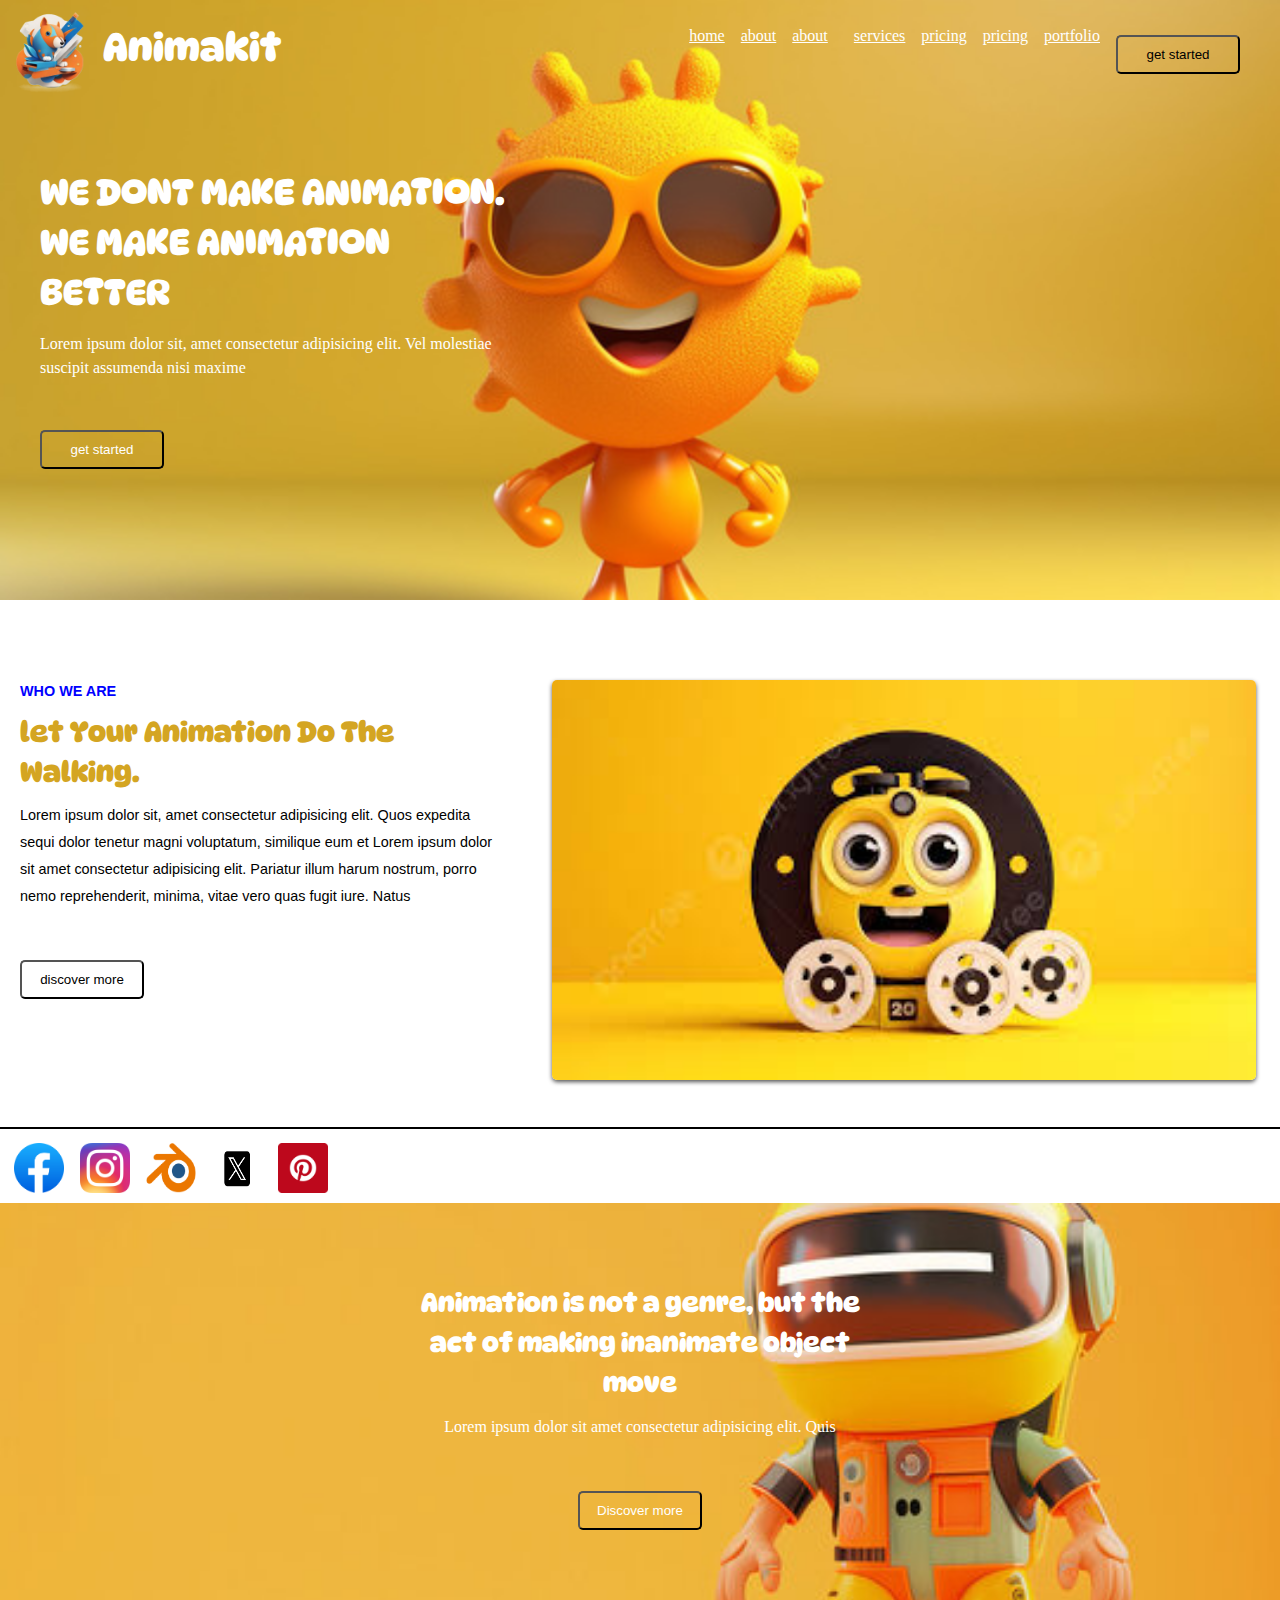
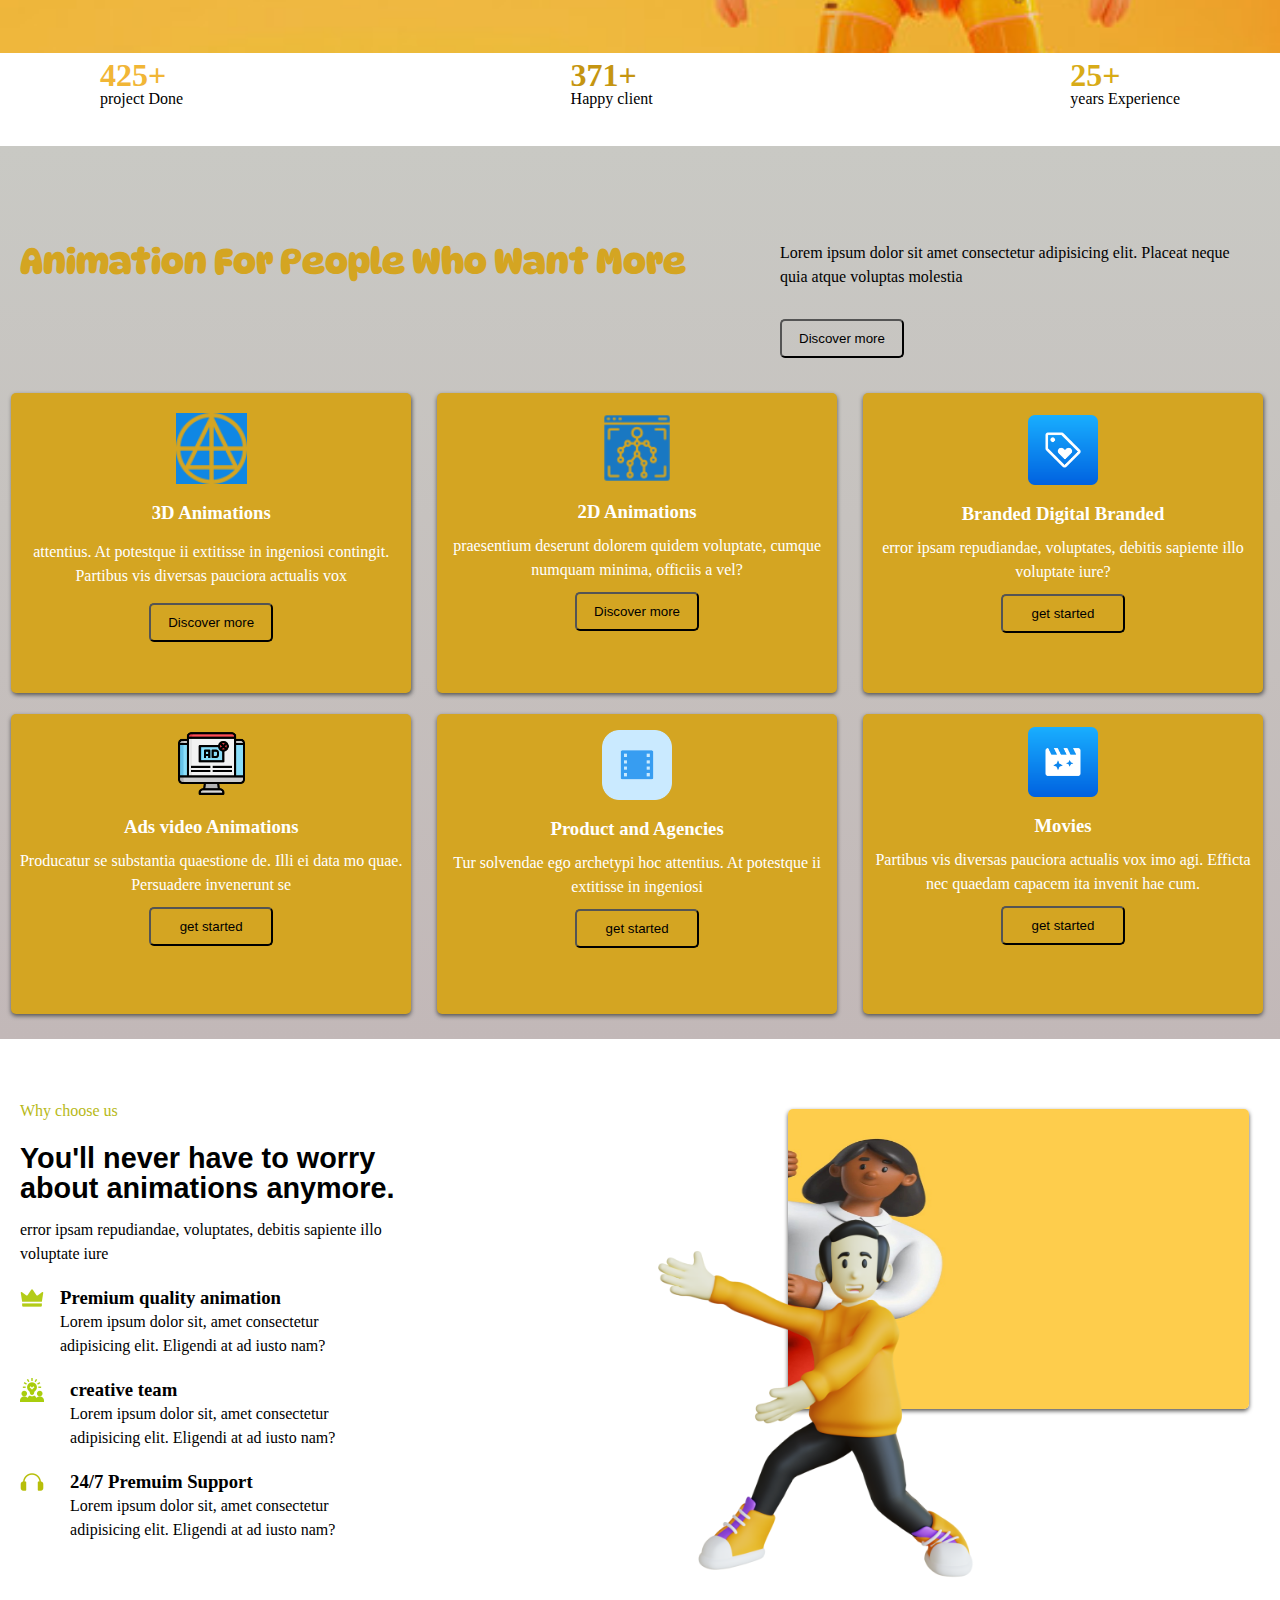
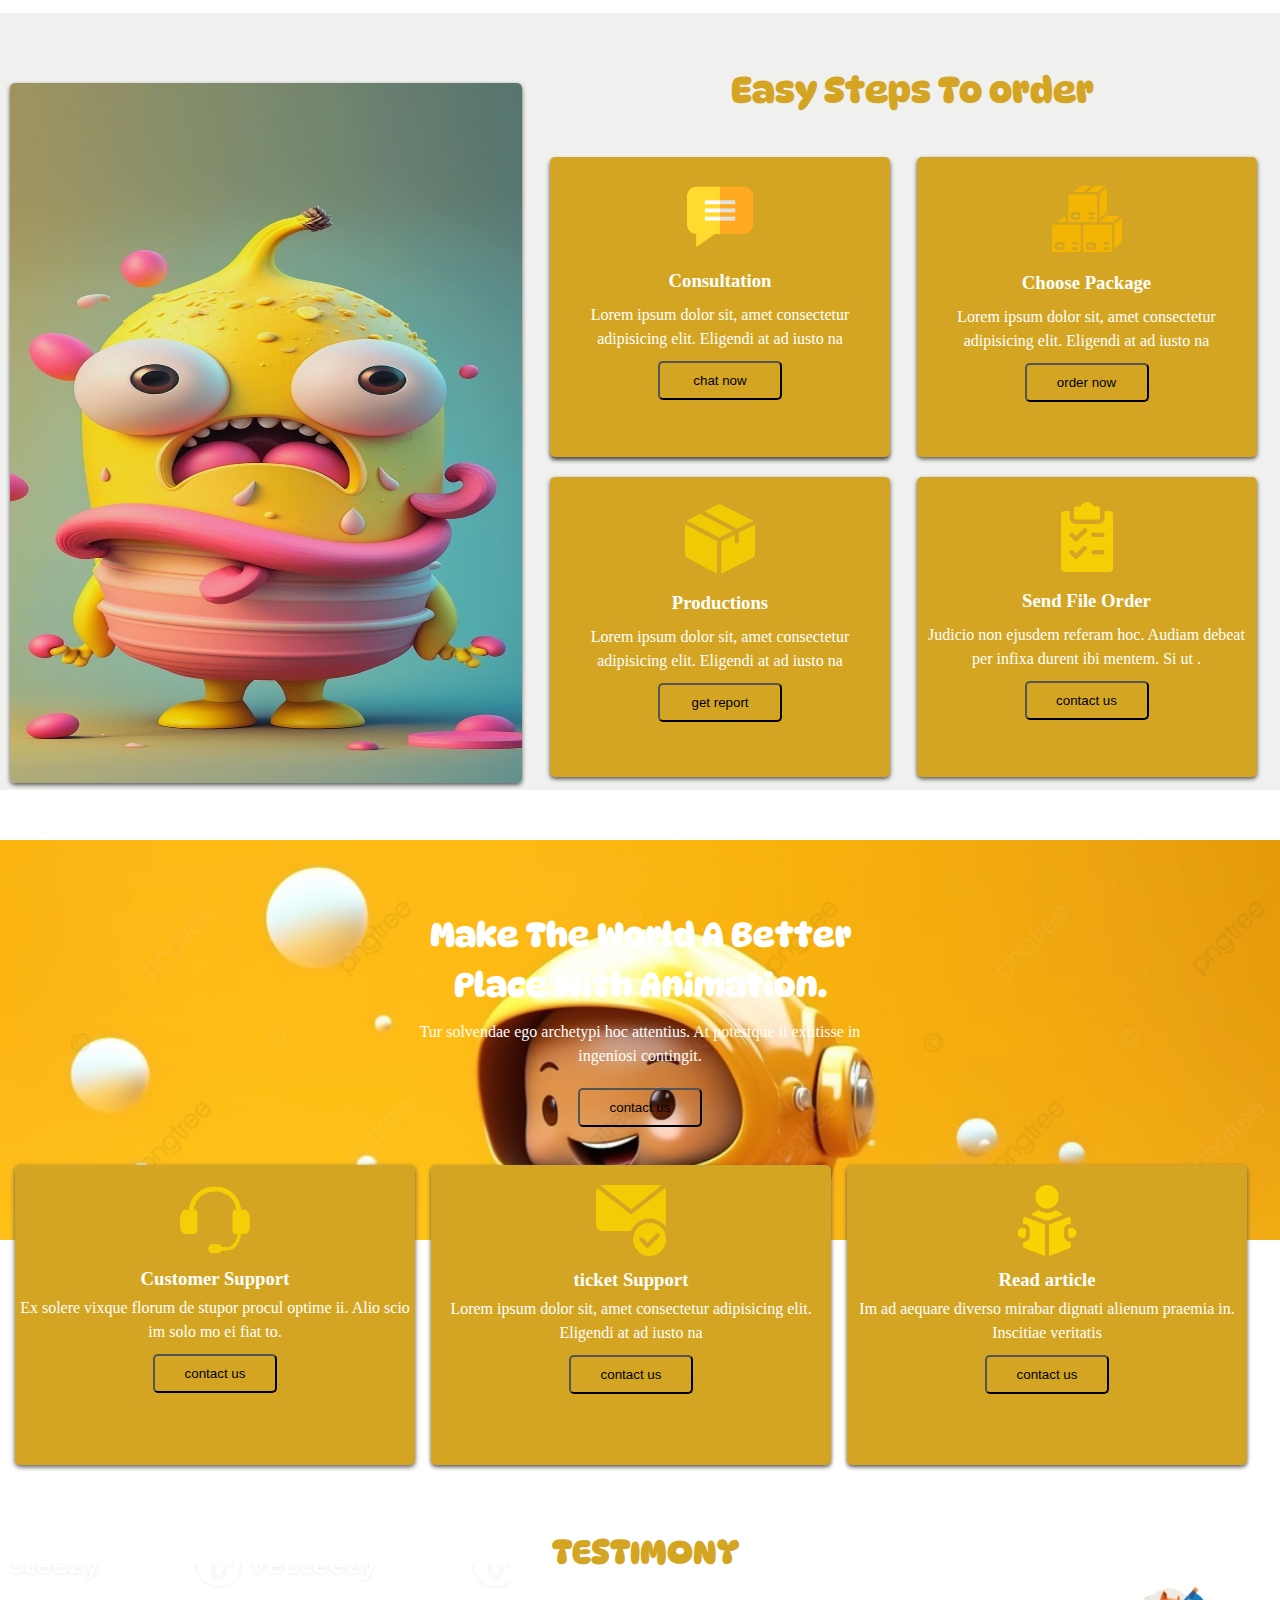
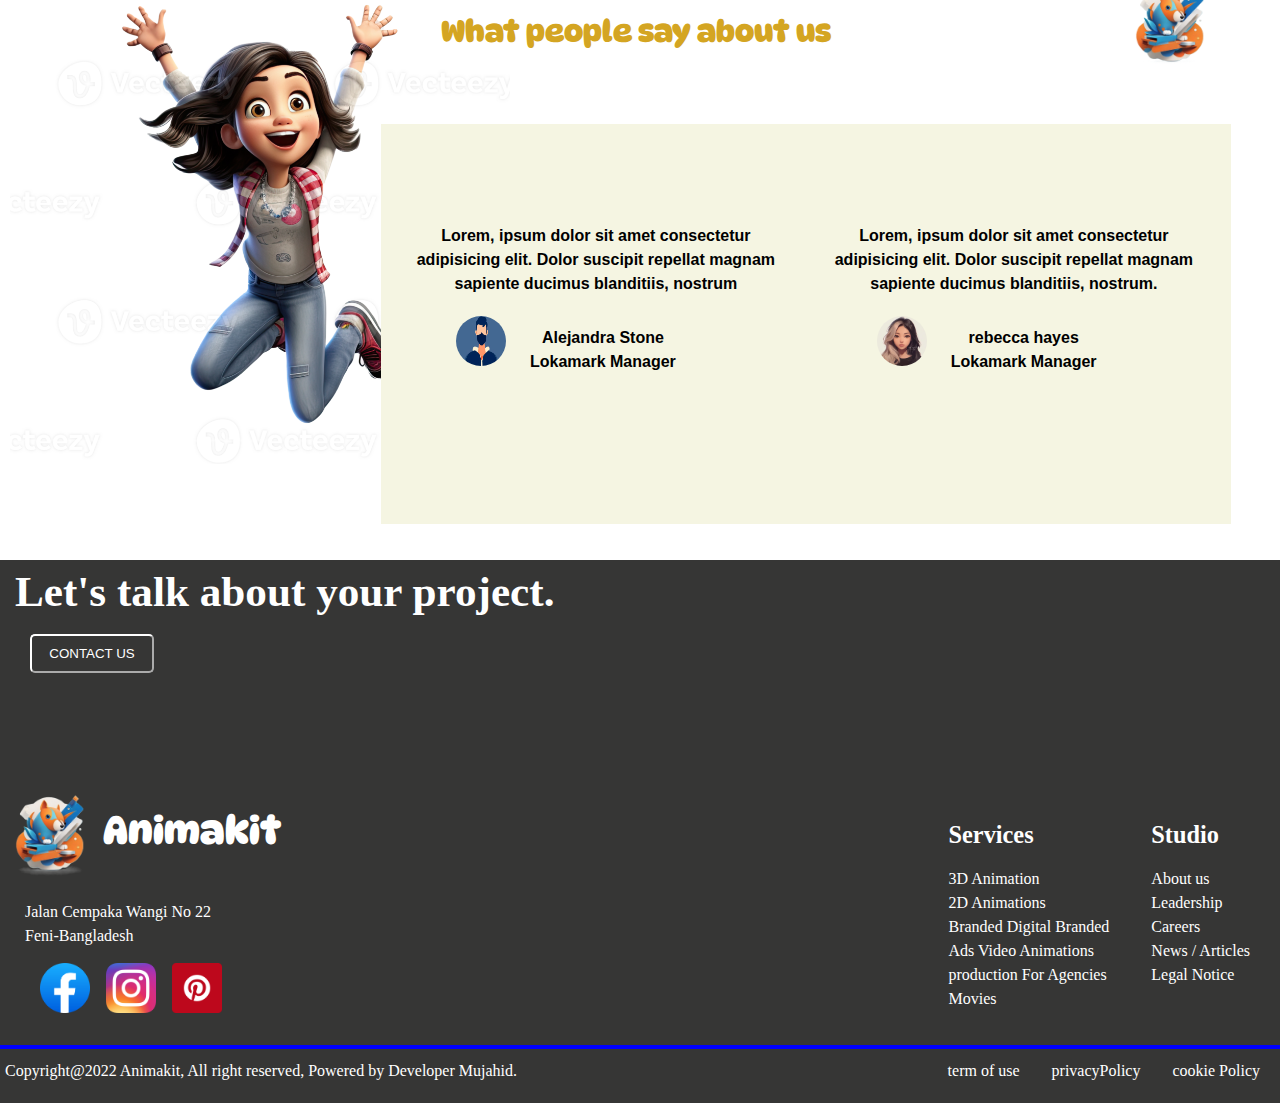
==== commit e72d236d: "development" ====
--- a/index.html
+++ b/index.html
@@ -30,105 +30,109 @@
         rel="stylesheet">
 </head>
 
-<body><b>
-        <div class="main-heading">
-            <div class="icon-head">
-                <div class="logo-head">
-                    <div class="main-logo"><img src="./images/mainlogo.png" alt="image"></div>
-                    <div class="animakit">Animakit</div>
-                </div>
-                <div class="icons">
-                    <span class="material-symbols-outlined">
-                        menu
-                    </span>
-                </div>
-            </div>
-            <section class="section-one">
-                <div class="header">
-                    <nav>
-                        <div class="home"><a href="home">home</a></div>
-                        <div class="about"><a href="about">about</a></div>
-                        <div class="services"><a href="services">services</a></div>
-                        <div class="pricing"><a href="pricing">pricing</a></div>
-                        <div class="contact"><a href="contact">pricing</a></div>
-                        <div class="portfolio"><a href="portfolio">portfolio</a></div>
-                    </nav>
-                </div>
-                <div class="body-one">
-                    <div class="heading-one">
-                        <h3>WE DONT MAKE ANIMATION. WE MAKE ANIMATION BETTER</h3>
-                    </div>
-                    <div class="paragraph-one">
-                        <p>Lorem ipsum dolor sit, amet consectetur adipisicing elit. Vel molestiae suscipit assumenda
-                            nisi
-                            maxime</p>
-                    </div>
-                    <button class="button-one" type="button">get started</button>
-                </div>
-            </section>
-        </div>
-        <section class="section-two">
-            <div class="body-two">
-                <div style="color: blue;"><b>WHO WE ARE</b></div>
-                <div class="pharagraph-two">
-                    <div class="heading-top">
-                        <h3><b>let Your Animation Do The Walking.</b></h3>
-                    </div>
-                    <p style="font-size: 0.7rem;">Lorem ipsum dolor sit, amet consectetur adipisicing elit. Quos
-                        expedita
-                        sequi dolor tenetur magni
-                        voluptatum, similique eum et Lorem ipsum dolor sit amet consectetur adipisicing elit. Pariatur
-                        illum
-                        harum nostrum, porro nemo reprehenderit, minima, vitae vero quas fugit iure. Natus
-                    </p>
-                </div>
-                <button class="button-two" type="button">discover more</button>
-            </div>
-            <div class="image-one"><img src="./images/image-two.jpg" alt="image"></div>
-            <div class="sponsors"></div>
+<body>
+    <div class="main-heading">
+        <div class="icon-headx">
+            <div class="logo-head">
+                <div class="main-logo"><img src="./images/mainlogo.png" alt="image"></div>
+                <div class="animakit">Animakit</div>
+            </div>
+            <div class="icons">
+                <span class="material-symbols-outlined">
+                    menu
+                </span>
+            </div>
+            <div class="header">
+                <nav>
+                    <div class="home"><a href="home">home</a></div>
+                    <div class="about"><a href="about">about</a></div>
+                    <div class="about"><a href="about">about</a></div>
+                    <div class="services"><a href="services">services</a></div>
+                    <div class="pricing"><a href="pricing">pricing</a></div>
+                    <div class="contact"><a href="contact">pricing</a></div>
+                    <div class="portfolio"><a href="portfolio">portfolio</a></div>
+                    <button class="button-click" type="button">get started</button>
+                </nav>
+            </div>
+        </div>
+        <div class="body-one">
+            <div class="heading-one">
+                <h3>WE DONT MAKE ANIMATION. WE MAKE ANIMATION BETTER</h3>
+            </div>
+            <div class="paragraph-one">
+                <p>Lorem ipsum dolor sit, amet consectetur adipisicing elit. Vel molestiae suscipit assumenda
+                    nisi
+                    maxime</p>
+            </div>
+            <button class="button-one" type="button">get started</button>
+        </div>
         </section>
-        <div class="sponsor">
-            <div class="logo-one"><img src="./images/facebook-logo.png" alt="amazon"></div>
-            <div class="logo-two"><img src="./images/Instagram_icon.webp" alt="badan"></div>
-            <div class="logo-three"><img src="./images/Blender_logo.png" alt="blender"></div>
-            <div class="logo-four"><img src="./images/twitter_logo.webp" alt="disney"></div>
-            <div class="logo-five"><img src="./images/pinterest logo.png" alt="facebook"></div>
-        </div>
-        <div class="section-three">
-            <div class="heading-two">
-                <div class="another">
-                    <h3>Animation is not a genre, but the act of making inanimate object move</h3>
-                </div>
-                <div class="pharagraph-four">
-                    <p>Lorem ipsum dolor sit amet consectetur adipisicing elit. Quis
-                    </p>
-                </div>
-                <button class="button-three" type="button">Discover more</button>
-            </div>
-        </div>
-        <div class="section-four">
-            <div class="one">
-                <div class="number-one">425+</div>
-                project Done
-            </div>
-            <div class="one">
-                <div class="number-two">371+</div>
-                Happy client
-            </div>
-            <div class="one">
-                <div class="number-three">25+</div>
-                years Experience
-            </div>
-        </div>
-        <div class="section-five">
+    </div>
+    <section class="section-two">
+        <div class="body-two">
+            <div style="color: blue;"><b>WHO WE ARE</b></div>
+            <div class="pharagraph-two">
+                <div class="heading-top">
+                    <h3><b>let Your Animation Do The Walking.</b></h3>
+                </div>
+                <p>Lorem ipsum dolor sit, amet consectetur adipisicing elit. Quos
+                    expedita
+                    sequi dolor tenetur magni
+                    voluptatum, similique eum et Lorem ipsum dolor sit amet consectetur adipisicing elit. Pariatur
+                    illum
+                    harum nostrum, porro nemo reprehenderit, minima, vitae vero quas fugit iure. Natus
+                </p>
+            </div>
+            <button class="button-two" type="button">discover more</button>
+        </div>
+        <div class="image-one"><img src="./images/image-two.jpg" alt="image"></div>
+    </section>
+    <div class="sponsors"></div>
+    <div class="sponsor">
+        <div class="logo-one"><img src="./images/facebook-logo.png" alt="amazon"></div>
+        <div class="logo-two"><img src="./images/Instagram_icon.webp" alt="badan"></div>
+        <div class="logo-three"><img src="./images/Blender_logo.png" alt="blender"></div>
+        <div class="logo-four"><img src="./images/twitter_logo.webp" alt="disney"></div>
+        <div class="logo-five"><img src="./images/pinterest logo.png" alt="facebook"></div>
+    </div>
+    <div class="section-three">
+        <div class="heading-two">
+            <div class="another">
+                <h3>Animation is not a genre, but the act of making inanimate object move</h3>
+            </div>
+            <div class="pharagraph-four">
+                <p>Lorem ipsum dolor sit amet consectetur adipisicing elit. Quis
+                </p>
+            </div>
+            <button class="button-three" type="button">Discover more</button>
+        </div>
+    </div>
+    <div class="section-four">
+        <div class="one">
+            <div class="number-one">425+</div>
+            project Done
+        </div>
+        <div class="two">
+            <div class="number-two">371+</div>
+            Happy client
+        </div>
+        <div class="three">
+            <div class="number-three">25+</div>
+            years Experience
+        </div>
+    </div>
+    <div class="section-five">
+        <div class="heading-x">
             <div class="heading-three">
                 <h3>Animation For People Who Want More</h3>
             </div>
             <div class="paragraph-three">
                 <p>Lorem ipsum dolor sit amet consectetur adipisicing elit. Placeat neque quia atque voluptas molestia
                 </p>
-            </div>
-            <button class="button-four" type="button">Discover more</button>
+                <button class="button-four" type="button">Discover more</button>
+            </div>
+        </div>
+        <div class="anima-boxes">
             <div class="three-animation">
                 <div class="icons-one"><img src="./images/geometry.png" alt="icon"></div>
                 <div class="heading-ani">
@@ -184,94 +188,103 @@
                 <button class="button-xs" type="button">get started</button>
             </div>
         </div>
-        <div class="section-six">
-            <div class="you-will">
-                <div class="other-icons">
-                    <div class="icon-head">
-                        <div class="why" style="color: #b7b918;">Why choose us</div>
-                        <div class="icon-heading">
+    </div>
+    <div class="section-six">
+        <div class="you-will">
+            <div class="other-icons">
+                <div class="icon-head">
+                    <div class="why" style="color: #b7b918;">Why choose us</div>
+                    <div class="icon-heading">
+                        <div class="icon-headerr">
                             <h2>You'll never have to worry about animations anymore.</h2>
-                            <p>error ipsam repudiandae, voluptates, debitis sapiente illo voluptate iure</p>
-                        </div>
-                    </div>
+                        </div>
+                        <p>error ipsam repudiandae, voluptates, debitis sapiente illo voluptate iure</p>
+                    </div>
+                </div>
+                <div class="premium-xxl">
                     <div class="premuim-icon">
                         <div class="premuim"><img src="./images/premium-quality yellow.png" alt="icons"></div>
                         <div class="premium-head">
                             <h3>Premium quality animation</h3>
-                            <p>Lorem ipsum dolor sit, amet consectetur adipisicing elit. Eligendi at ad iusto nam magnam
-                                minima sed, suscipit totam quia ?</p>
+                            <p>Lorem ipsum dolor sit, amet consectetur adipisicing elit. Eligendi at ad iusto nam?</p>
                         </div>
                     </div>
                     <div class="creative-icon">
                         <div class="creative"><img src="./images/creative-team yellow.png" alt="icons"></div>
                         <div class="creative-head">
                             <h3>creative team</h3>
-                            <p>Lorem ipsum dolor sit, amet consectetur adipisicing elit. Eligendi at ad iusto nam magnam
-                                minima sed, suscipit totam quia ?</p>
+                            <p>Lorem ipsum dolor sit, amet consectetur adipisicing elit. Eligendi at ad iusto nam?</p>
                         </div>
                     </div>
                     <div class="headset-icon">
                         <div class="headset"><img src="./images/headphone yellow.png" alt="icons"></div>
                         <div class="headset-head">
                             <h3>24/7 Premuim Support</h3>
-                            <p>Lorem ipsum dolor sit, amet consectetur adipisicing elit. Eligendi at ad iusto nam magnam
-                                minima sed, suscipit totam quia ?</p>
-                        </div>
-                    </div>
-                </div>
+                            <p>Lorem ipsum dolor sit, amet consectetur adipisicing elit. Eligendi at ad iusto nam?</p>
+                        </div>
+                    </div>
+                </div>
+            </div>
+            <div class="whatt-images">
                 <div class="whatt"><img src="./images/image-three.jpg" alt="image"></div>
-            </div>
-        </div>
-        <div class="easy-steps">
+                <div class="mann"><img src="./images/3d-man.webp" alt="image"></div>
+
+            </div>
+        </div>
+    </div>
+    <div class="easy-steps">
+        <div class="image-five"><img src="./images/banana-image.jpg" alt="image"></div>
+        <div class="easy-step-head">
             <div class="easy-step-header">
                 <h2>Easy Steps To order</h2>
             </div>
-            <div class="image-five"><img src="./images/image-four.jpg" alt="image"></div>
-            <div class="easy-step-head">
-                <div class="easysteps-boxes">
-                    <div class="consultation">
-                        <div class="consultation-icon"><img src="./images/comment.png" alt="image"></div>
-                        <div class="consultation-body">
-                            <h3 style="margin: 10px;">Consultation</h3>
-                            <p>Lorem ipsum dolor sit, amet consectetur adipisicing elit. Eligendi at ad iusto na</p>
-                            <button class="button-wan" type="button">chat now</button>
-                        </div>
-                    </div>
-                    <div class="package">
-                        <div class="package-icon"><img src="./images/boxes.png" alt="image"></div>
-                        <div class="package-body">
-                            <h3 style="margin: 10px;"> Choose Package</h3>
-                            <p>Lorem ipsum dolor sit, amet consectetur adipisicing elit. Eligendi at ad iusto na</p>
-                            <button class="button-wan" type="button">order now </button>
-                        </div>
-                    </div>
-                    <div class="productions">
-                        <div class="productions-icon"><img src="./images/package.png" alt="image"></div>
-                        <div class="productions-body">
-                            <h3 style="margin: 10px;">Productions</h3>
-                            <p>Lorem ipsum dolor sit, amet consectetur adipisicing elit. Eligendi at ad iusto na</p>
-                            <button class="button-wan" type="button">get report</button>
-                        </div>
-                    </div>
-                    <div class="file">
-                        <div class="file-icon"><img src="./images/shopping-list.png" alt="image"></div>
-                        <div class="file-body">
-                            <h3 style="margin: 10px;">Send File Order</h3>
-                            <p>Judicio non ejusdem referam hoc. Audiam debeat per infixa durent ibi mentem. Si ut . </p>
-                            <button class="button-wan" type="button">contact us</button>
-                        </div>
-                    </div>
-                </div>
-            </div>
-        </div>
-        <div class="make-world">
+            <div class="easysteps-boxes">
+                <div class="consultation">
+                    <div class="consultation-icon"><img src="./images/comment.png" alt="image"></div>
+                    <div class="consultation-body">
+                        <h3 style="margin: 10px;">Consultation</h3>
+                        <p>Lorem ipsum dolor sit, amet consectetur adipisicing elit. Eligendi at ad iusto na</p>
+                        <button class="button-wan" type="button">chat now</button>
+                    </div>
+                </div>
+                <div class="package">
+                    <div class="package-icon"><img src="./images/boxes.png" alt="image"></div>
+                    <div class="package-body">
+                        <h3 style="margin: 10px;"> Choose Package</h3>
+                        <p>Lorem ipsum dolor sit, amet consectetur adipisicing elit. Eligendi at ad iusto na</p>
+                        <button class="button-wan" type="button">order now </button>
+                    </div>
+                </div>
+                <div class="productions">
+                    <div class="productions-icon"><img src="./images/package.png" alt="image"></div>
+                    <div class="productions-body">
+                        <h3 style="margin: 10px;">Productions</h3>
+                        <p>Lorem ipsum dolor sit, amet consectetur adipisicing elit. Eligendi at ad iusto na</p>
+                        <button class="button-wan" type="button">get report</button>
+                    </div>
+                </div>
+                <div class="file">
+                    <div class="file-icon"><img src="./images/shopping-list.png" alt="image"></div>
+                    <div class="file-body">
+                        <h3 style="margin: 10px;">Send File Order</h3>
+                        <p>Judicio non ejusdem referam hoc. Audiam debeat per infixa durent ibi mentem. Si ut . </p>
+                        <button class="button-wan" type="button">contact us</button>
+                    </div>
+                </div>
+            </div>
+        </div>
+    </div>
+    <div class="make-world">
+        <div class="world-xs">
             <div class="makeworld-heading">
                 <h2>Make The World A Better Place With Animation.</h2>
             </div>
             <p>Tur solvendae ego archetypi hoc attentius. At potestque ii extitisse in ingeniosi contingit. </p>
             <button class="button-mms" type="button">contact us</button>
         </div>
-        <div class="other-boxes">
+    </div>
+    <div class="other-boxes">
+        <div class="boxes-xxl">
             <div class="customer">
                 <div class="customer-icon"><img src="./images/customer-service-headset (1).png" alt="image"></div>
                 <div class="customer-body">
@@ -298,52 +311,58 @@
                     <button class="button" type="button">contact us</button>
                 </div>
             </div>
+        </div>
+        <div class="last-section">
             <div class="testimony">
-                <h3>Testimony</h3>
-            </div>
-            <div class="image-six">
-                <img src="./images/image -.webp" alt="image">
-                <div class="about-us">
-                    <div class="aboutus-header">
-                        <h3 style="margin-top:15px;">What people say about us</h3>
-                    </div>
-                    <img src="./images/mainlogo.png" alt="image">
-                </div>
-            </div>
-            <div class="says">
-                <div class="say-one">
-                    <p>Lorem, ipsum dolor sit amet consectetur adipisicing elit. Dolor suscipit repellat magnam sapiente
-                        ducimus blanditiis, nostrum
-                        eius recusandae dolorem cupiditate vitae at, voluptatum corporis provident.</p>
-                    <div class="profile-one">
-                        <div class="profile-pic"><img src="./images/profile-one.jpg" alt="profile"></div>
-                        <div class="profile-id">
-                            <h4>Alejandra Stone</h4>
-                            <p>Lokamark Manager</p>
-                        </div>
-                    </div>
-                </div>
-                <div class="say-two">
-                    <p>Lorem, ipsum dolor sit amet consectetur adipisicing elit. Dolor suscipit repellat magnam sapiente
-                        ducimus blanditiis, nostrum
-                        eius recusandae dolorem cupiditate vitae at, voluptatum corporis provident.</p>
-                    <div class="profile-two">
-                        <div class="profile-pic"><img src="./images/profile-two.webp" alt="profile"></div>
-                        <div class="profile-id-two">
-                            <h4>rebecca hayes</h4>
-                            <p>Lokamark Manager</p>
-                        </div>
-                    </div>
-                </div>
-            </div>
-        </div>
-        <div class="foooter">
-            <div class="let-talk">
-                <div class="talk-hd">
-                    <h2>Let's talk about your project.</h2>
-                </div>
-                <button class="footer-button" type="button">CONTACT US</button>
-            </div>
+                <h3>TESTIMONY</h3>
+                <div class="image-six">
+                    <div class="myimage"><img src="./images/image -.webp" alt="image"></div>
+                    <div class="lastt-phaxx">
+                        <div class="about-us">
+                            <div class="aboutus-header">
+                                <h3 style="margin-top:15px;">What people say about us</h3>
+                            </div>
+                            <img src="./images/mainlogo.png" alt="image">
+                        </div>
+                        <div class="says">
+                            <div class="say-one">
+                                <p>Lorem, ipsum dolor sit amet consectetur adipisicing elit. Dolor suscipit repellat
+                                    magnam sapiente
+                                    ducimus blanditiis, nostrum</p>
+                                <div class="profile-one">
+                                    <div class="profile-pic"><img src="./images/profile-one.jpg" alt="profile"></div>
+                                    <div class="profile-id">
+                                        <h4>Alejandra Stone</h4>
+                                        <p>Lokamark Manager</p>
+                                    </div>
+                                </div>
+                            </div>
+                            <div class="say-two">
+                                <p>Lorem, ipsum dolor sit amet consectetur adipisicing elit. Dolor suscipit repellat
+                                    magnam sapiente
+                                    ducimus blanditiis, nostrum.</p>
+                                <div class="profile-two">
+                                    <div class="profile-pic"><img src="./images/profile-two.webp" alt="profile"></div>
+                                    <div class="profile-id-two">
+                                        <h4>rebecca hayes</h4>
+                                        <p>Lokamark Manager</p>
+                                    </div>
+                                </div>
+                            </div>
+                        </div>
+                    </div>
+                </div>
+            </div>
+        </div>
+    </div>
+    <div class="foooter">
+        <div class="let-talk">
+            <div class="talk-hd">
+                <h2>Let's talk about your project.</h2>
+            </div>
+            <button class="footer-button" type="button">CONTACT US</button>
+        </div>
+        <div class="gridflex">
             <div class="footer-un">
                 <div class="logo">
                     <div class="logo-image"><img src="./images/mainlogo.png" alt="logo"></div>
@@ -365,36 +384,36 @@
                     <div class="service-head">
                         <h3>Services</h3>
                     </div>
-                    3D Animation<br><br>
-                    2D Animations<br><br>
-                    Branded Digital Branded<br><br>
-                    Ads Video Animations<br><br>
-                    production For Agencies<br><br>
+                    3D Animation<br>
+                    2D Animations<br>
+                    Branded Digital Branded<br>
+                    Ads Video Animations<br>
+                    production For Agencies<br>
                     Movies
                 </div>
                 <div class="studio">
                     <div class="studio-head">
                         <h3>Studio</h3>
                     </div>
-                    About us<br><br>
-                    Leadership<br><br>
-                    Careers<br><br>
-                    News / Articles<br><br>
+                    About us<br>
+                    Leadership<br>
+                    Careers<br>
+                    News / Articles<br>
                     Legal Notice
                 </div>
             </div>
-            <div class="copyright">
-                <div class="the-copyright">
-                    Copyright@2022 Animakit, All right reserved, Powered by Developer Mujahid.
-                </div>
-                <div class="terms">
-                    <div>term of use</div>
-                    <div>privacyPolicy</div>
-                    <div>cookie Policy</div>
-                </div>
-            </div>
-        </div>
-    </b>
+        </div>
+        <div class="copyright">
+            <div class="the-copyright">
+                Copyright@2022 Animakit, All right reserved, Powered by Developer Mujahid.
+            </div>
+            <div class="terms">
+                <div>term of use</div>
+                <div>privacyPolicy</div>
+                <div>cookie Policy</div>
+            </div>
+        </div>
+    </div>
 </body>
 
 </html>--- a/styles/index.css
+++ b/styles/index.css
@@ -25,17 +25,6 @@
   margin: 10px;
   padding: 10px;
 }
-
-/*.icons {
-  display: flex;
-  justify-content: space-between;
-  height: 15px;
-  background-color: #d4a522;
-  border-radius: 10px;
-  box-shadow: 0 10px 30px #555;
-  margin: 10px;
-  padding: 15px;
-}*/
 
 .animakit,
 .logo-name {
@@ -80,7 +69,6 @@
   height: 500px;
   color: white;
   opacity: 0.2rem;
-  
 }
 
 .body-one {
@@ -180,7 +168,9 @@
 
 .section-three {
   background-image: url("../images/background-four.jpg"), linear-gradient(#ddc24a, #aa8319);
-  background-size: contain;
+  background-size: cover;
+  background-position: center;
+  background-repeat: no-repeat;
   height: 300px;
   opacity: 0.4px;
 }
@@ -237,7 +227,7 @@
 }
 
 .section-five {
-  background-image: linear-gradient(#c9c9c4,#c2b8b8);
+  background-image: linear-gradient(#c9c9c4, #c2b8b8);
   display: block;
 }
 
@@ -306,7 +296,8 @@
 .button-xxs,
 .button-wan,
 .button,
-.footer-button {
+.footer-button,
+.button-click {
   background-color: transparent;
   width: 124px;
   padding: 10px;
@@ -828,3 +819,526 @@
   margin: 10px;
   padding: 10px;
 }
+
+@media screen and (min-width: 768px) {
+
+.main-logo img,
+.logo-image img {
+  width: 100px;
+  height: 100px;
+}
+
+.animakit,
+.logo-name {
+  font-size: 2.4rem;
+  padding-top: 20px;
+  margin-top: 15px;
+}
+
+.icon-headx {
+  display: flex;
+  justify-content: space-between;
+}
+
+.icons {
+  display: none;
+}
+
+nav {
+  margin-top: -15px;
+  margin-right: 20px;
+  padding-right: 20px;
+  display: flex;
+  font-size: 1.3rem;
+}
+
+.button-click {
+  margin-top: 40px;
+
+}
+
+body {
+  font-size: 1rem;
+  background-color: white;
+}
+
+a {
+  font-size: 1rem;
+}
+.main-heading {
+  height: 600px;
+}
+
+.body-one {
+  width: 500px;
+  text-align: left;
+  line-height: 50px;
+  font-size: 1rem;
+  padding-top: 30px;
+  margin-top: 30px;
+  padding-left: 30px;
+  margin-right: 30px;
+}
+
+.heading-one {
+  font-size: 1.9rem;
+  text-align: left;   
+}
+
+.body-one p {
+  font-size: 1rem;
+  line-height: 24px;
+}
+
+.button-one {
+  margin-left: 0;
+}
+
+.section-two {
+  display: grid;
+  grid-template-columns: 40% 55%;
+  border-bottom: 2px black solid;
+}
+
+.body-two {
+  text-align: left;
+  font-size: 0.9rem;
+  padding-top: 40px;
+  margin-top: 40px;
+  margin-left: 20px;
+}
+
+.button-two p {
+  padding: 10px;
+  margin: 10px;
+  font-size: 0.9rem;
+}
+
+.heading-top {
+  font-size: 1.5rem;
+  line-height: 40px;
+  text-align: left;
+}
+
+.button-two {
+  margin-left: 0px;
+}
+
+.image-one img {
+  margin: 40px;;
+  margin-top: 80px;;
+  height: 400px;
+  border-radius: 5px;
+  margin-left: 40px;
+  box-shadow: 0 2px 4px #555;
+}
+
+.pharagraph-two p {
+  line-height: 27px;
+}
+
+.sponsor {
+  margin-bottom: 20px;
+  padding-bottom: 20px;
+}
+
+.section-three {
+  background-size: cover;
+  height: 450px;
+  opacity: 0.5px
+}
+
+.heading-two {
+  width: 500px;
+  justify-self: center;
+  text-align: center;
+}
+
+.another {
+  line-height: 40px;
+  margin-top: 30px;
+  padding-top: 10px;
+  font-size: 1.4rem;
+}
+
+.heading-two p {
+  font-size: 1rem;
+}
+
+.button-three {
+  margin-left: 0px;
+}
+
+.one {
+  margin-left: 50px;
+  padding-left: 30px;
+  font-size: 1rem;
+}
+
+.two {
+  font-size: 1rem;
+  margin-right: 30px;
+}
+
+.three {
+  margin-right: 50px;
+  padding-right: 30px;
+  font-size: 1rem;
+}
+
+.number-one,
+.number-two,
+.number-three {
+  font-size: 2rem;
+  font-weight: 900;
+}
+
+.section-five {
+  display: block;
+  
+}
+
+.heading-x {
+  margin-left: 10px;
+  padding-left: 10px;
+  text-align: left;
+  margin-top: 30px;
+  padding-top: 30px;
+  display: flex;
+  justify-content: space-between;
+}
+
+.paragraph-three {
+  padding-right: 20px;
+  margin-top: 60px;
+  width: 500px;
+}
+
+.heading-three {
+  font-size: 1.9rem;
+  line-height: 40px;
+  text-align: left;
+  margin-top: 50px;
+}
+
+.heading-x p {
+  font-size: 1rem;
+}
+
+.button-four {
+  margin-left: 0px;
+}
+
+.anima-boxes {
+  display: grid;
+  grid-template-columns: 33% 33% 33%;
+  gap: 1rem;
+}
+
+.three-animation {
+  width: 400px;
+  margin-right: 0px;
+  margin-bottom: 0px;
+  padding-bottom: 0px;
+}
+
+.two-animation {
+  width: 400px;
+  margin-left: -25px;
+}
+
+.branded {
+  width: 400px;
+  margin-left: -50px;
+}
+
+.movies {
+  width: 400px;
+  margin-top: 0px;
+  padding-top: 0px;
+  margin-left: -50px;
+  margin-top: -20px;
+}
+
+.ads-video {
+  width: 400px;
+  margin-top: 0px;
+  padding-top: 0px;
+  margin-top: -20px;
+}  
+
+.production {
+  width: 400px;
+  margin-top: 0px;
+  padding-top: 0px;
+  margin-left: -25px;
+  margin-top: -20px;
+}
+
+.you-will {
+  display: grid;
+  grid-template-columns: 60% 40%; 
+}
+
+.icon-head {
+  display: block;
+}
+
+.other-icons {
+  width: 440px;
+  margin-top: 30px;
+  padding-top: 30px;
+}
+
+.premium-xxl {
+  width: 350px;
+}
+
+.why {
+  margin-bottom: 20px;
+}
+
+.icon-headerr {
+  font-size: 1.2rem;
+  line-height: 30px;
+  margin-bottom: 15px;
+  font-family: Arial, Helvetica, sans-serif;
+}
+
+.premuim-icon,
+.creative-icon,
+.headset-icon {
+  display: flex;
+  gap: 1rem;
+  margin-top: 20px;
+}
+
+.premium,
+.creative,
+.headset {
+  height: 60px;
+  width: 60px;
+}
+
+.mann img {
+  width: 400px;
+  height: 400px;
+  margin-top: -400px;
+  margin-left: -150px;
+  
+}
+.whatt {
+  margin-top: 50px;
+  height: 500px;
+}
+
+.easy-steps {
+  display: grid;
+  grid-template-columns: 40% 60%;
+  background-color: #f0f0ef;
+  gap: 1rem;
+}
+
+.image-five img {
+  margin-top: 70px;
+  margin-left: 10px;
+  height: 700px;
+  border-radius: 5px;
+  box-shadow: 0 2px 4px #555;
+}
+
+.easysteps-boxes {
+  display: grid;
+  grid-template-columns: 50% 50%;
+}
+
+.easy-step-header {
+  margin-top: 50px;
+  font-size: 1.5rem;
+  margin-bottom: 40px;
+}
+
+.consultation,
+.productions {
+  width: 340px;
+  height: 300px;
+  margin-bottom: 10px;
+  margin: 10px;
+  padding: 10px;
+}
+
+.package,
+.file {
+  width: 340px;
+  height: 300px;
+  margin-bottom: 10px;
+  margin-right: 10px;
+  padding-right: 10px;
+  margin: 10px;
+  padding: 10px;
+  margin-left: -25px;
+}
+
+.make-world {
+  height: 400px;
+}
+
+.world-xs {
+  width: 500px;
+  justify-self: center;
+}
+
+.makeworld-heading {
+  line-height: 50px;
+}
+
+.boxes-xxl {
+  display: flex;
+  gap: 1rem;
+  margin-left: 15px;
+  margin-top: -100px;
+}
+
+.customer,
+.ticket,
+.article {
+  width: 400px;
+}
+
+.image-six {
+  display: grid;
+  grid-template-columns: 30% 70%;
+}
+
+.says {
+  font-family: Arial, Helvetica, sans-serif;
+  font-size: 1rem;
+  color: black;
+  font-weight: 0;
+  width: 600px;
+  margin-left: 200px;
+  display: flex;
+  gap: 1rem;
+}
+
+.last-section {
+  height: 600px;
+}
+
+.testimony {
+  margin-top: 50px;
+  text-align: center;
+  margin-bottom: 40px;
+  padding-bottom: 40px;
+  font-size: 1.8rem;
+}
+
+.myimage img {
+  width: 500px;
+  height: 500px;
+}
+
+.about-us {
+  background-image: none;
+  margin-top: 40px;
+  margin-left: 40px;
+  justify-content: space-between;
+}
+
+.aboutus-header {
+  font-size: 1.6rem;
+}
+
+.about-us img {
+  height: 100px;
+  width: 100px;
+  margin-top: -30px;
+  margin-right: 60px;
+}
+
+.says {
+  background-color: #f5f5e2;
+  margin-top: 50px;
+  width: 850px;
+  height: 400px;
+  margin-left: -10px;
+  text-align: center;
+}
+
+.say-one,
+.say-two {
+ text-align: center;
+ margin-top: 60px;
+ margin-left: 20px;
+ width: 700px;
+ padding-top: 40px;
+}
+
+.say-two {
+  text-align: center;
+  margin-top: 60px;
+  margin-left: 20px;
+  width: 700px;
+  padding-top: 40px;
+  margin-right: 20px;
+  padding-right: 10px;
+}
+
+.profile-one,
+.profile-two {
+  text-align: center;
+  margin-left: 50px;
+}
+
+.talk-hd {
+  font-size: 1.8rem;
+}
+
+.footer-button {
+  margin-top: 30px;
+  margin-left: 30px;
+}
+
+.gridflex {
+  display: flex;
+  justify-content: space-between;
+  margin-top: 100px;
+  border-bottom: 4px blue solid;
+}
+
+.services-studio {
+  display: flex;
+  gap: 2rem;
+  border-bottom: none;
+  margin-right: 30px;
+  margin-top: 40px;
+}
+
+.email-name {
+  margin-left: 20px;
+}
+
+.service-head {
+  font-size: 1.3rem;
+  margin-left: -5px;
+}
+
+.studio-head {
+  font-size: 1.3rem;
+  margin-top: -10px;
+  margin-left: -5px;
+}
+
+.studio {
+  border-bottom: none;
+  text-align: start;
+}
+
+.copyright {
+  display: flex;
+  justify-content: space-between;
+}
+
+.terms {
+  margin-top: -10px;
+}